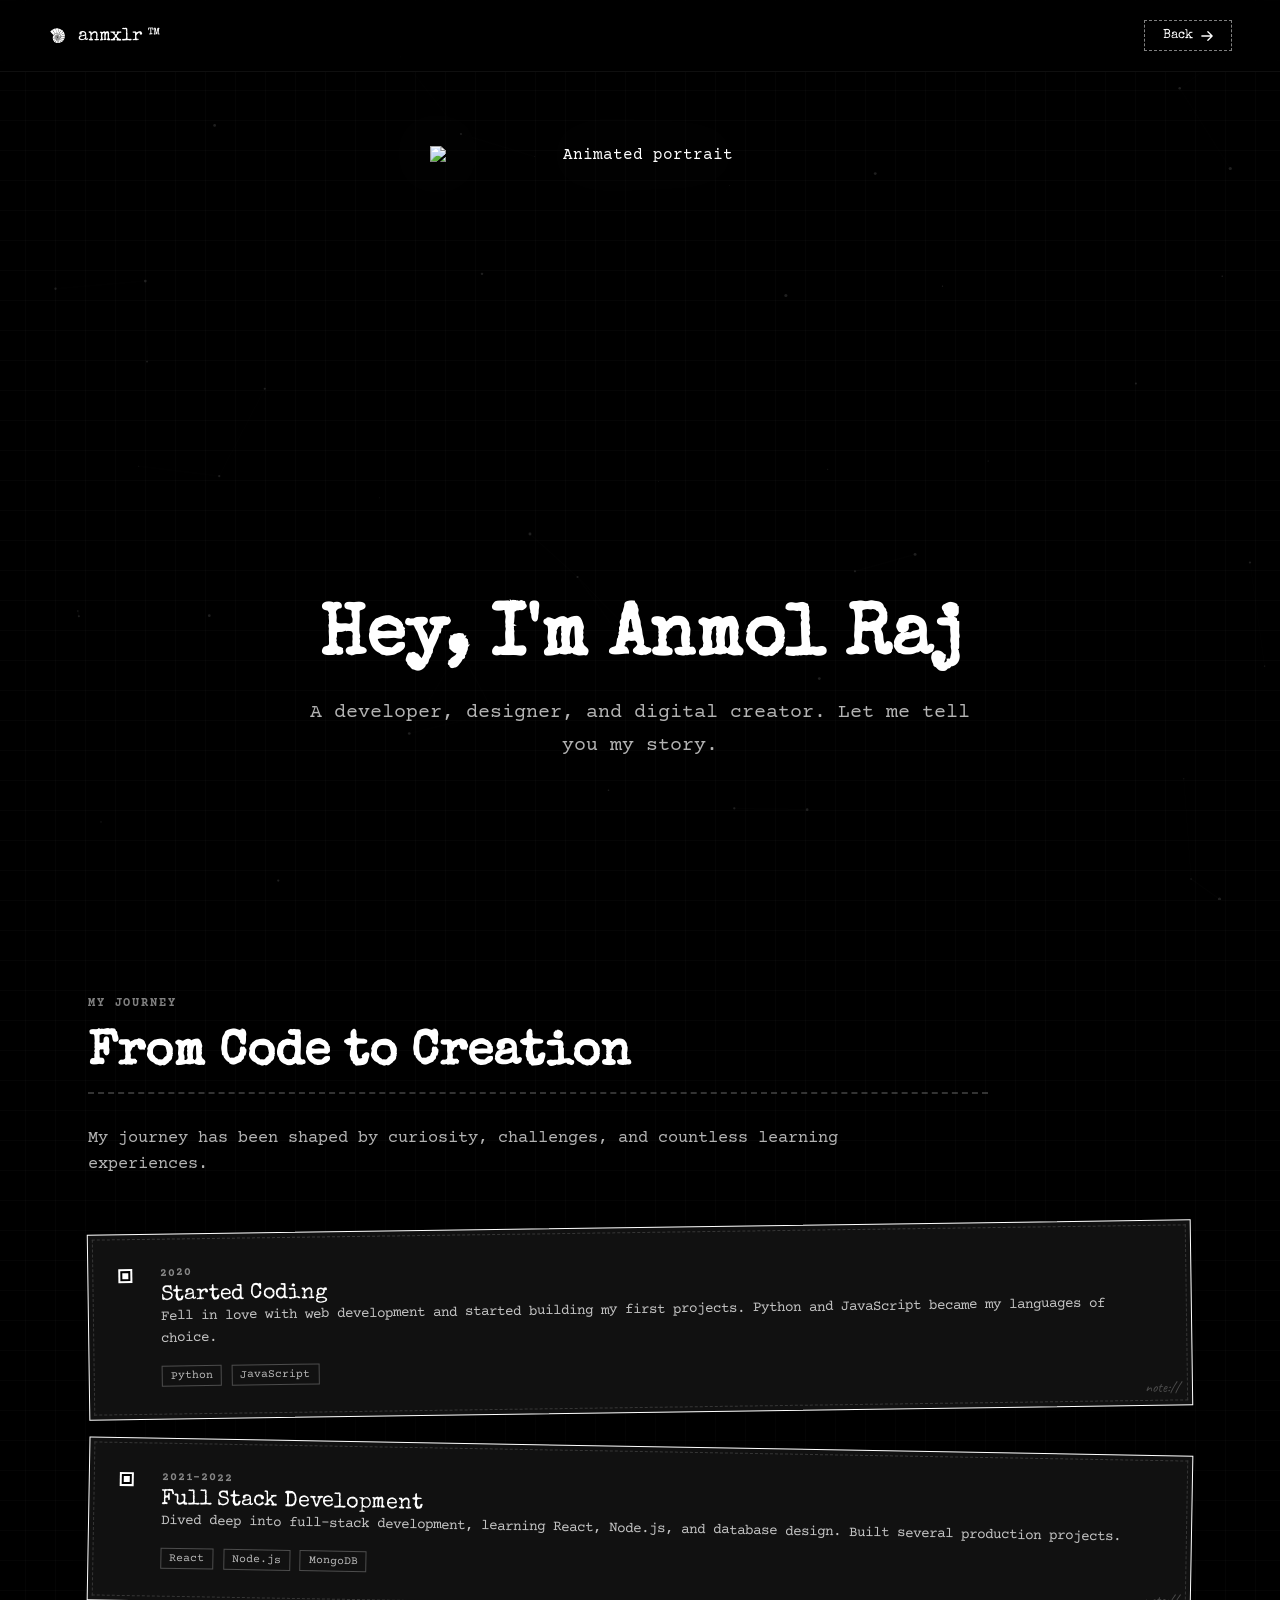
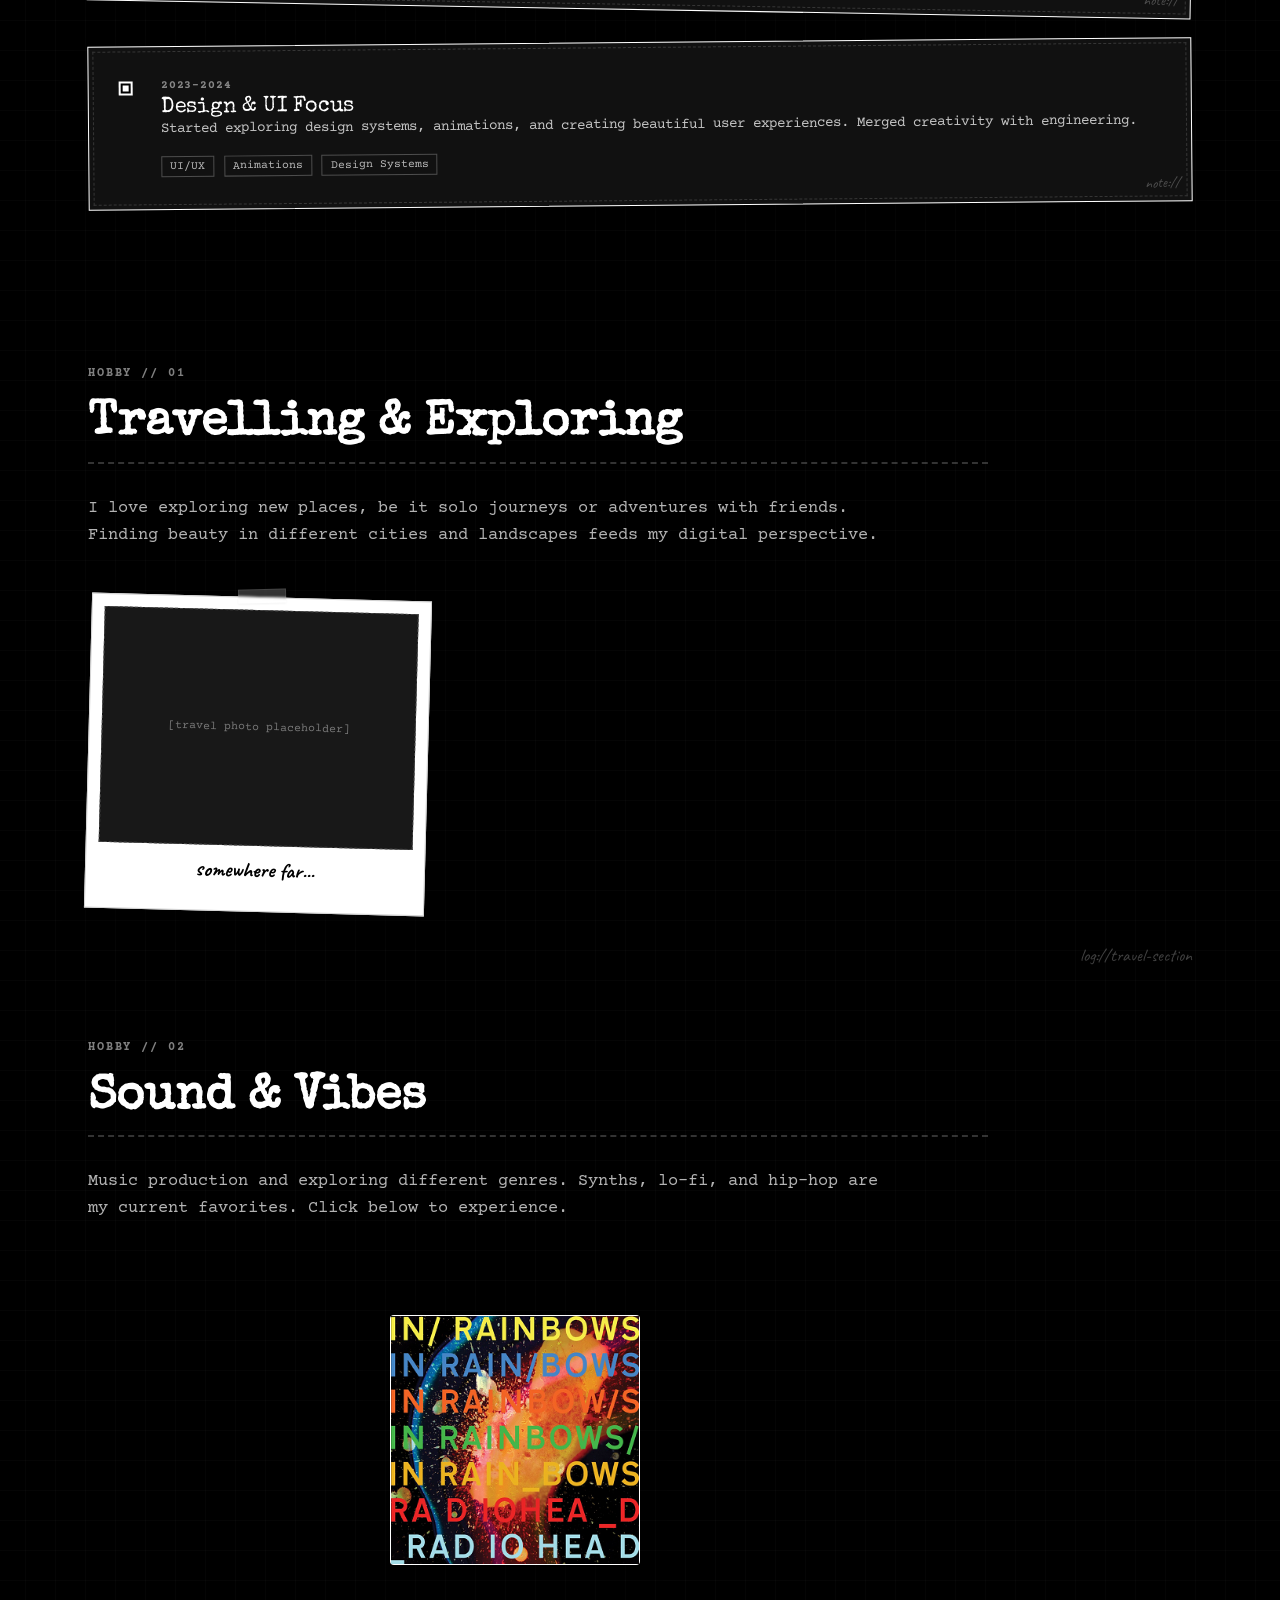
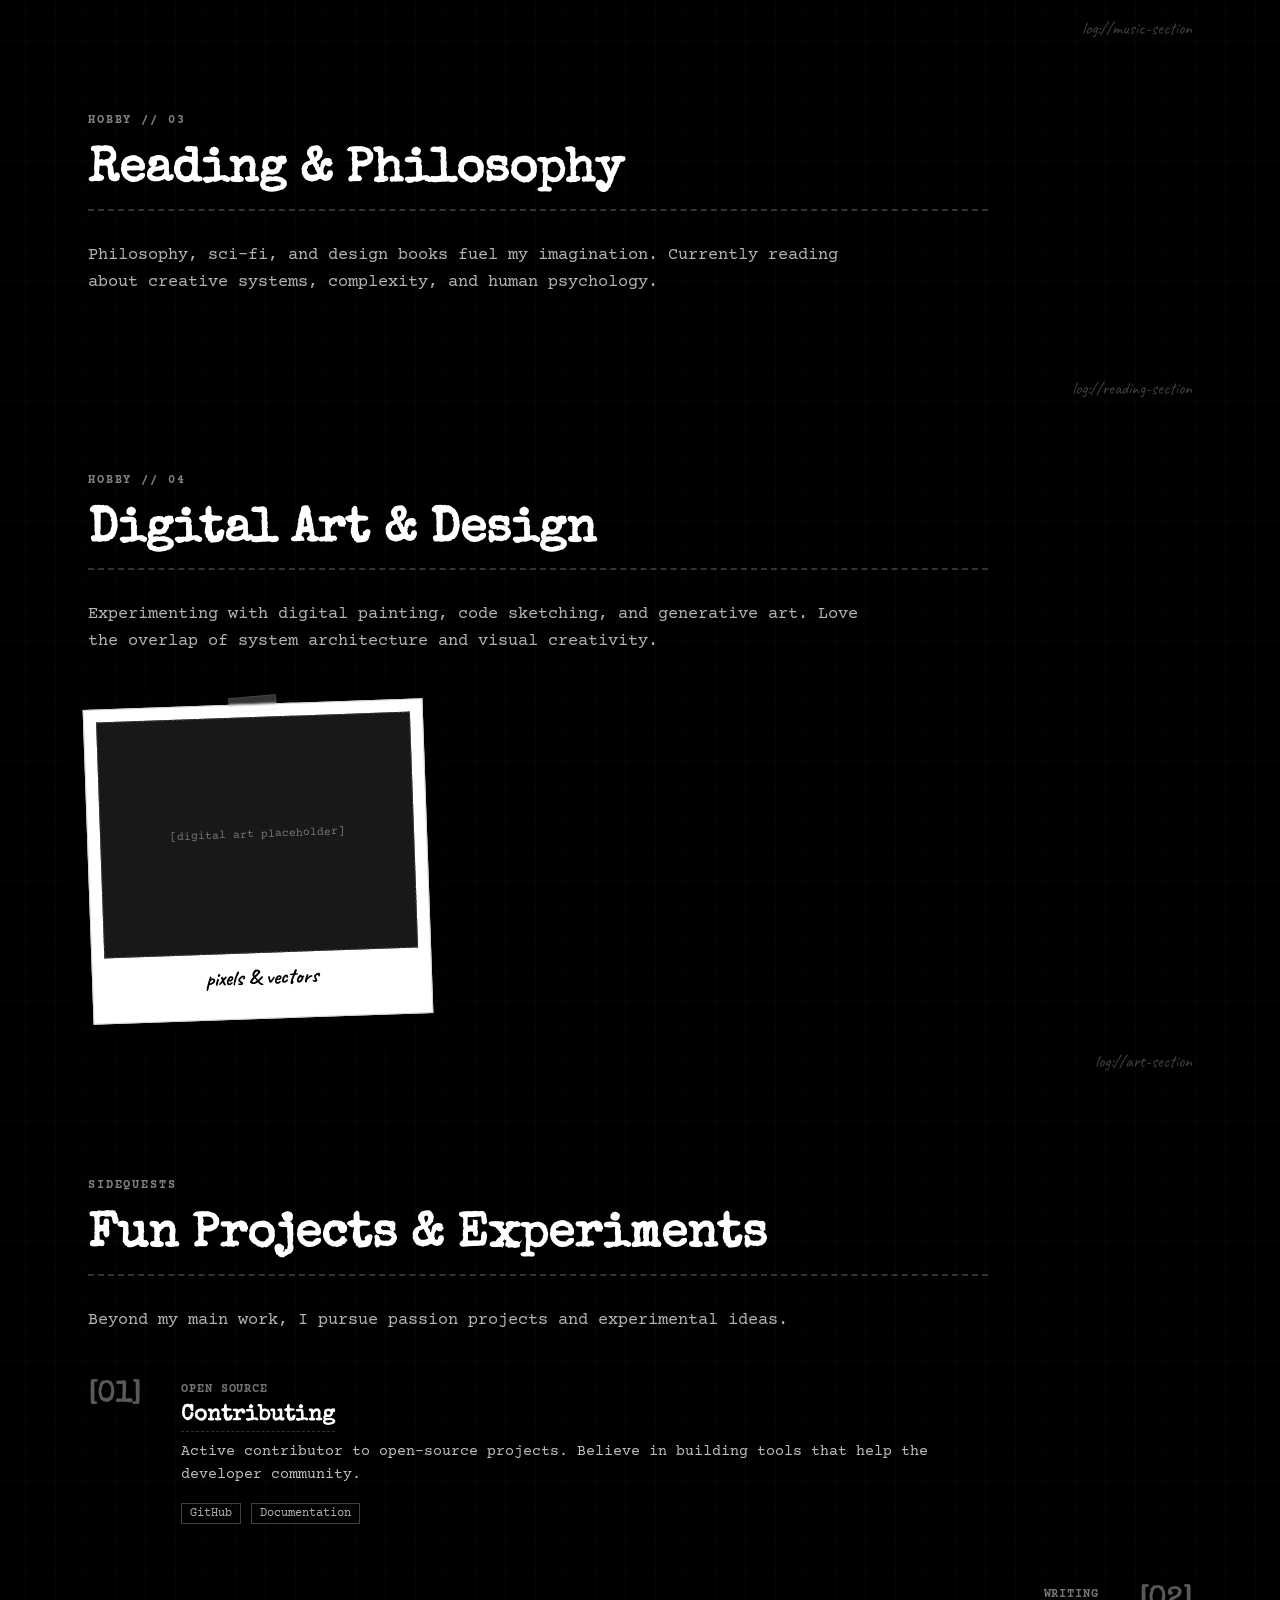
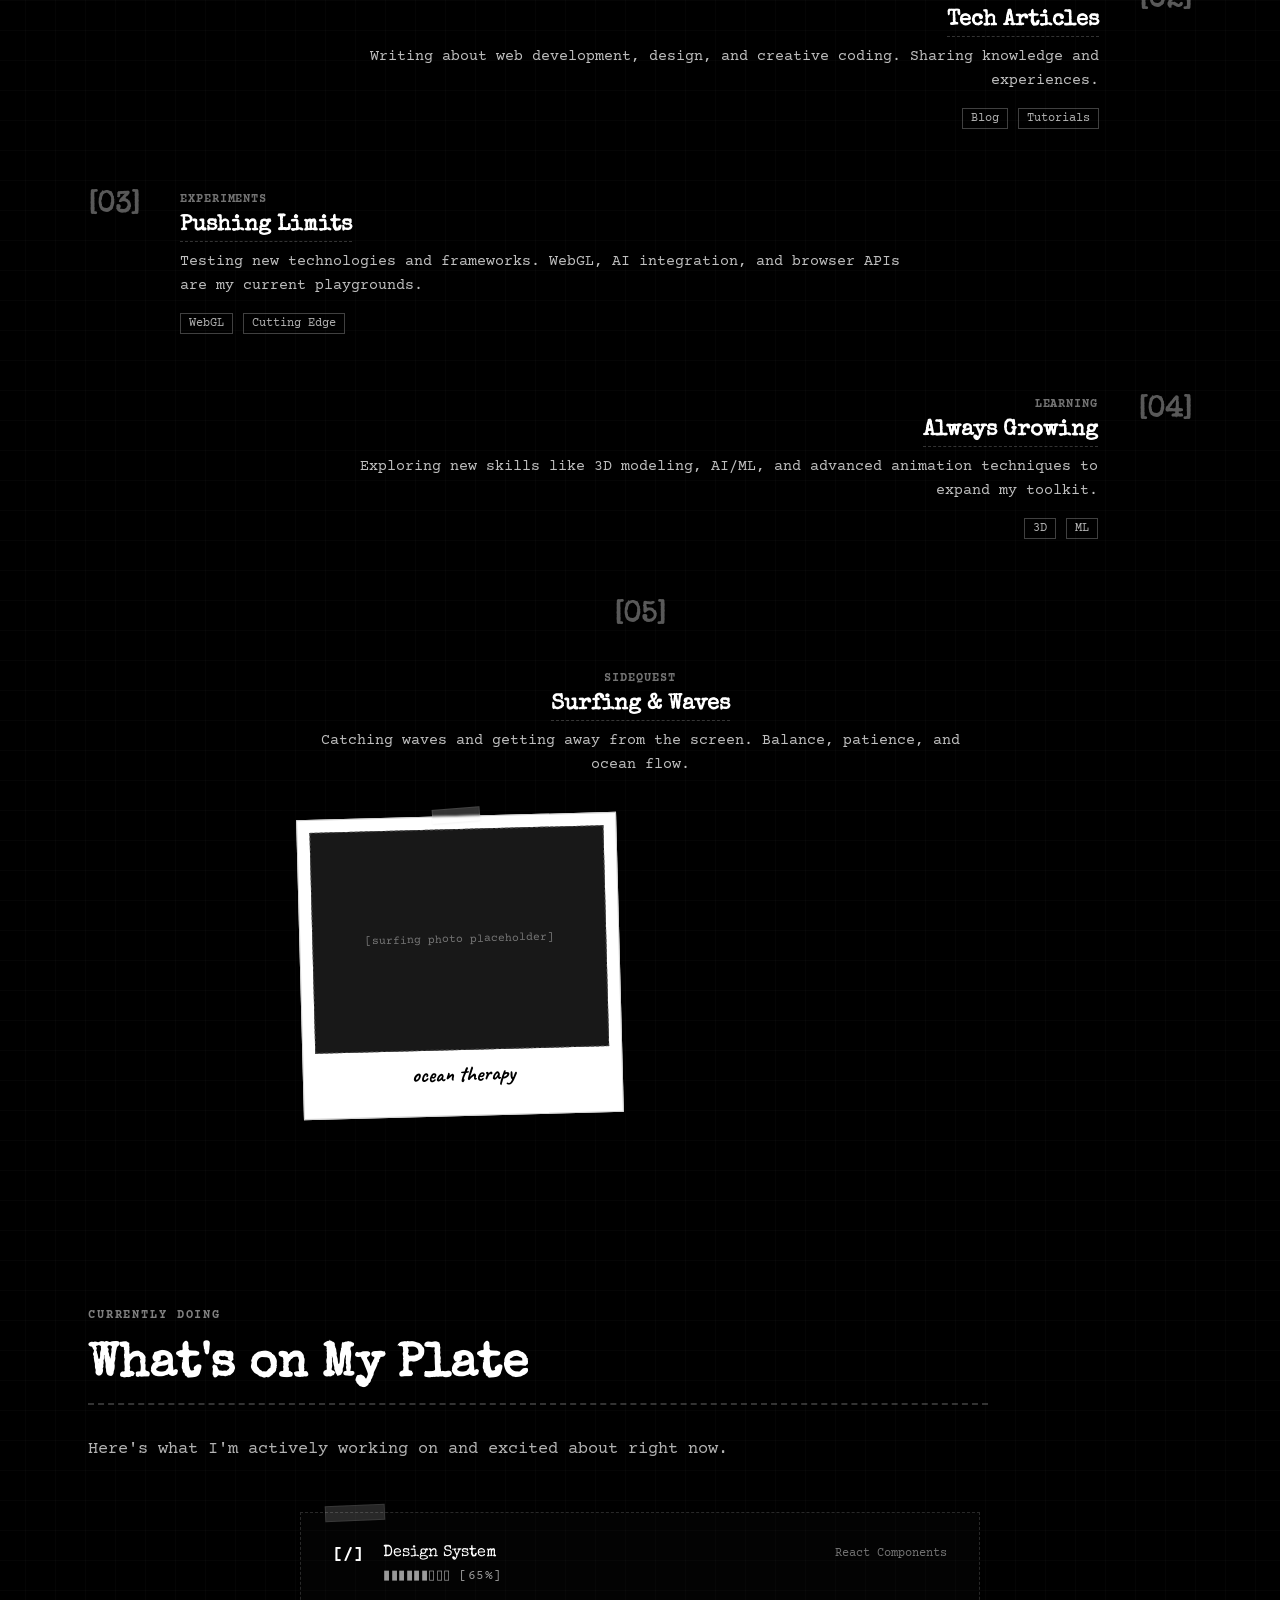
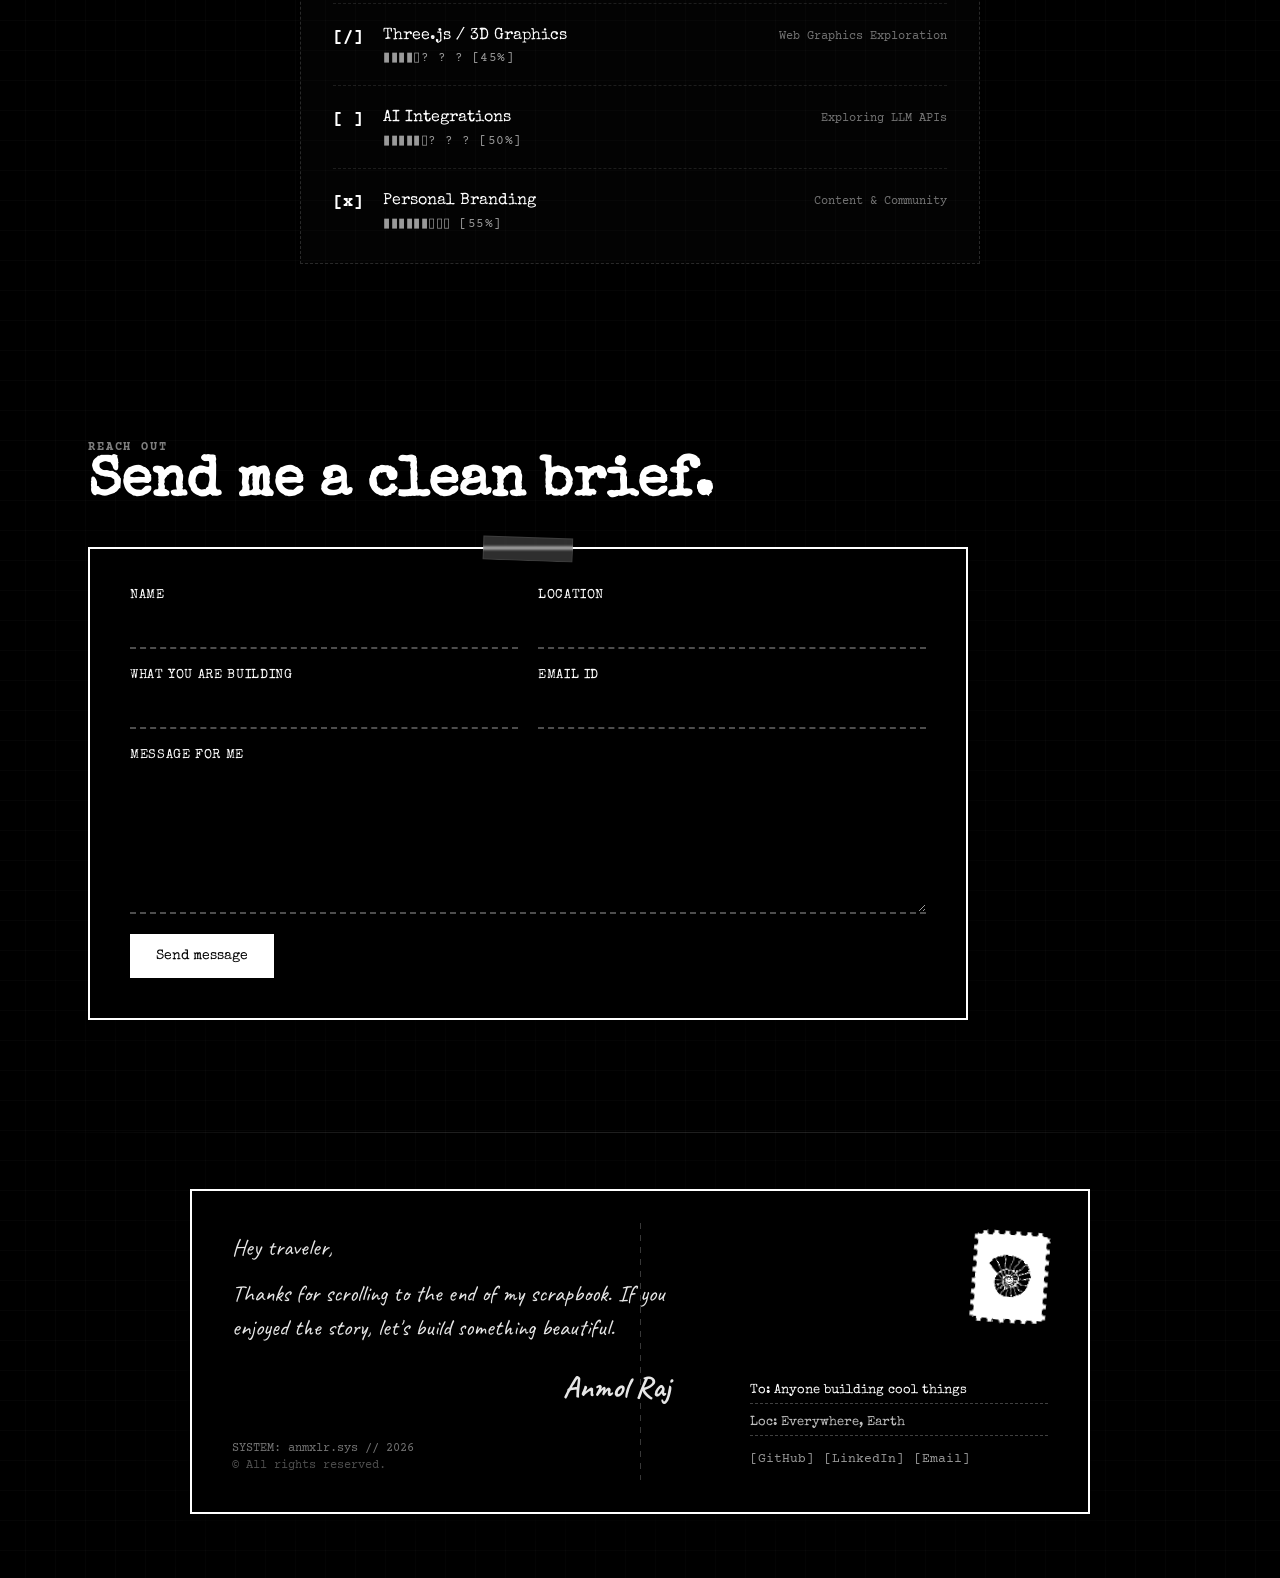
==== about.html @ d7ea7899 "added about section" ====
<!DOCTYPE html>
<html lang="en">

<head>
    <meta charset="UTF-8">
    <meta name="viewport" content="width=device-width, initial-scale=1.0">
    <meta name="description" content="anmxlr — personal landing page">
    <title>know me</title>
    <!-- Google Fonts for Scrapbook / Typewriter Aesthetic -->
    <link rel="preconnect" href="https://fonts.googleapis.com">
    <link rel="preconnect" href="https://fonts.gstatic.com" crossorigin>
    <link
        href="https://fonts.googleapis.com/css2?family=Caveat:wght@400;700&family=Courier+Prime:ital,wght@0,400;0,700;1,400;1,700&family=Special+Elite&display=swap"
        rel="stylesheet">

    <link rel="stylesheet" href="src/about.css">
    <link rel="icon" type="image/svg+xml" href="src/assets/images/logo.svg" />
    <link rel="shortcut icon" href="src/assets/images/logo.svg" />
</head>

<body>

    <!-- ── Main Page ────────────────────────────────── -->
    <div class="main-page" id="main-page">

        <canvas class="constellation-canvas" id="constellation-canvas" aria-hidden="true"></canvas>

        <!-- Top Navigation Bar -->
        <nav class="top-bar" id="top-bar">
            <div class="logo">
                <img src="src/assets/images/logo.svg" alt="anmxlr Logo" class="logo-icon">
                <span>anmxlr ™</span>
            </div>

            <a href="index.html" class="contact-btn" id="contact-btn">
                <span>Back</span>
                <svg class="arrow-icon" viewBox="0 0 14 14" fill="none" xmlns="http://www.w3.org/2000/svg">
                    <path d="M1 7h12M8 2l5 5-5 5" stroke-width="1.5" stroke-linecap="round" stroke-linejoin="round" />
                </svg>
            </a>
        </nav>

        <!-- ── Hero Section ────────────────────────────── -->
        <section class="about-hero" id="about-hero">
            <div class="hero-animated-container">
                <img id="animated-me" class="hero-animated-image" src="src/assets/images/about/anim-me.PNG"
                    alt="Animated portrait">
            </div>
            <h1 class="about-hero-title">Hey, I'm Anmol Raj</h1>
            <p class="about-hero-subtitle">A developer, designer, and digital creator. Let me tell you my story.</p>
        </section>



        <!-- ── My Journey Section ────────────────────────────– -->
        <section class="about-content-section" id="journey-section">
            <div class="section-header">
                <div class="section-kicker">My Journey</div>
                <h2 class="section-title">From Code to Creation</h2>
                <p class="section-description">
                    My journey has been shaped by curiosity, challenges, and countless learning experiences.
                </p>
            </div>
            <div class="section-content journey-timeline">
                <div class="content-card">
                    <div class="timeline-item">
                        <div class="card-label">2020</div>
                        <div class="card-title">Started Coding</div>
                        <div class="card-description">
                            Fell in love with web development and started building my first projects. Python and
                            JavaScript became my languages of choice.
                        </div>
                        <div class="card-tags">
                            <span class="tag">Python</span>
                            <span class="tag">JavaScript</span>
                        </div>
                    </div>
                </div>
                <div class="content-card">
                    <div class="timeline-item">
                        <div class="card-label">2021-2022</div>
                        <div class="card-title">Full Stack Development</div>
                        <div class="card-description">
                            Dived deep into full-stack development, learning React, Node.js, and database design. Built
                            several production projects.
                        </div>
                        <div class="card-tags">
                            <span class="tag">React</span>
                            <span class="tag">Node.js</span>
                            <span class="tag">MongoDB</span>
                        </div>
                    </div>
                </div>
                <div class="content-card">
                    <div class="timeline-item">
                        <div class="card-label">2023-2024</div>
                        <div class="card-title">Design & UI Focus</div>
                        <div class="card-description">
                            Started exploring design systems, animations, and creating beautiful user experiences.
                            Merged creativity with engineering.
                        </div>
                        <div class="card-tags">
                            <span class="tag">UI/UX</span>
                            <span class="tag">Animations</span>
                            <span class="tag">Design Systems</span>
                        </div>
                    </div>
                </div>
            </div>
        </section>

        <!-- ── Travelling Section ────────────────────────────– -->
        <section class="about-content-section hobby-section travel-section" id="travel-section">
            <div class="section-header">
                <div class="section-kicker">Hobby // 01</div>
                <h2 class="section-title">Travelling & Exploring</h2>
                <p class="section-description">
                    I love exploring new places, be it solo journeys or adventures with friends. Finding beauty in
                    different cities and landscapes feeds my digital perspective.
                </p>
            </div>
            <div class="hobby-content">
                <div class="polaroid travel-polaroid">
                    <div class="tape-piece tape-top-right"></div>
                    <div class="polaroid-image-placeholder">
                        <span class="placeholder-text">[travel photo placeholder]</span>
                    </div>
                    <div class="polaroid-caption">somewhere far...</div>
                </div>
            </div>
        </section>

        <!-- ── Music Section ────────────────────────────– -->
        <section class="about-content-section hobby-section music-section" id="music-section">
            <div class="section-header">
                <div class="section-kicker">Hobby // 02</div>
                <h2 class="section-title">Sound & Vibes</h2>
                <p class="section-description">
                    Music production and exploring different genres. Synths, lo-fi, and hip-hop are my current
                    favorites. Click below to experience.
                </p>
            </div>
            <div class="hobby-content">
                <div class="vinyl-player-container">
                    <div class="vinyl-player" id="vinyl-player">
                        <div class="vinyl-sleeve">
                            <img src="src/assets/images/about/Inrainbowscover.png" alt="In Rainbows Cover"
                                class="sleeve-img">
                            <div class="play-overlay">
                                <svg class="play-icon" viewBox="0 0 24 24">
                                    <path d="M8 5v14l11-7z" />
                                </svg>
                                <svg class="pause-icon" viewBox="0 0 24 24">
                                    <path d="M6 19h4V5H6v14zm8-14v14h4V5h-4z" />
                                </svg>
                            </div>
                        </div>
                        <div class="vinyl-disk-wrapper">
                            <img src="src/assets/images/about/vinyl.png" alt="Vinyl Record" class="vinyl-disk-img">
                        </div>
                        <audio id="vinyl-audio" src="src/assets/audio/wierdfishes.mp3" loop></audio>
                    </div>
                </div>
            </div>
        </section>

        <!-- ── Reading Section ────────────────────────────– -->
        <section class="about-content-section hobby-section reading-section" id="reading-section">
            <div class="section-header">
                <div class="section-kicker">Hobby // 03</div>
                <h2 class="section-title">Reading & Philosophy</h2>
                <p class="section-description">
                    Philosophy, sci-fi, and design books fuel my imagination. Currently reading about creative systems,
                    complexity, and human psychology.
                </p>
            </div>
        </section>

        <!-- ── Digital Art Section ────────────────────────────– -->
        <section class="about-content-section hobby-section art-section" id="art-section">
            <div class="section-header">
                <div class="section-kicker">Hobby // 04</div>
                <h2 class="section-title">Digital Art & Design</h2>
                <p class="section-description">
                    Experimenting with digital painting, code sketching, and generative art. Love the overlap of system
                    architecture and visual creativity.
                </p>
            </div>
            <div class="hobby-content">
                <div class="polaroid art-polaroid">
                    <div class="tape-piece tape-top-left"></div>
                    <div class="polaroid-image-placeholder">
                        <span class="placeholder-text">[digital art placeholder]</span>
                    </div>
                    <div class="polaroid-caption">pixels & vectors</div>
                </div>
            </div>
        </section>

        <!-- ── Sidequests Section ────────────────────────────– -->
        <section class="about-content-section" id="sidequests-section">
            <div class="section-header">
                <div class="section-kicker">Sidequests</div>
                <h2 class="section-title">Fun Projects & Experiments</h2>
                <p class="section-description">
                    Beyond my main work, I pursue passion projects and experimental ideas.
                </p>
            </div>
            <div class="section-content sidequests-list">
                <div class="sidequest-item item-left">
                    <div class="sidequest-num">[01]</div>
                    <div class="sidequest-body">
                        <div class="sidequest-label">Open Source</div>
                        <h3 class="sidequest-title">Contributing</h3>
                        <p class="sidequest-description">
                            Active contributor to open-source projects. Believe in building tools that help the developer community.
                        </p>
                        <div class="sidequest-tags">
                            <span class="tag">GitHub</span>
                            <span class="tag">Documentation</span>
                        </div>
                    </div>
                </div>

                <div class="sidequest-item item-right">
                    <div class="sidequest-num">[02]</div>
                    <div class="sidequest-body">
                        <div class="sidequest-label">Writing</div>
                        <h3 class="sidequest-title">Tech Articles</h3>
                        <p class="sidequest-description">
                            Writing about web development, design, and creative coding. Sharing knowledge and experiences.
                        </p>
                        <div class="sidequest-tags">
                            <span class="tag">Blog</span>
                            <span class="tag">Tutorials</span>
                        </div>
                    </div>
                </div>

                <div class="sidequest-item item-left">
                    <div class="sidequest-num">[03]</div>
                    <div class="sidequest-body">
                        <div class="sidequest-label">Experiments</div>
                        <h3 class="sidequest-title">Pushing Limits</h3>
                        <p class="sidequest-description">
                            Testing new technologies and frameworks. WebGL, AI integration, and browser APIs are my current playgrounds.
                        </p>
                        <div class="sidequest-tags">
                            <span class="tag">WebGL</span>
                            <span class="tag">Cutting Edge</span>
                        </div>
                    </div>
                </div>

                <div class="sidequest-item item-right">
                    <div class="sidequest-num">[04]</div>
                    <div class="sidequest-body">
                        <div class="sidequest-label">Learning</div>
                        <h3 class="sidequest-title">Always Growing</h3>
                        <p class="sidequest-description">
                            Exploring new skills like 3D modeling, AI/ML, and advanced animation techniques to expand my toolkit.
                        </p>
                        <div class="sidequest-tags">
                            <span class="tag">3D</span>
                            <span class="tag">ML</span>
                        </div>
                    </div>
                </div>

                <div class="sidequest-item item-center surfing-item">
                    <div class="sidequest-num">[05]</div>
                    <div class="sidequest-body">
                        <div class="sidequest-label">Sidequest</div>
                        <h3 class="sidequest-title">Surfing & Waves</h3>
                        <p class="sidequest-description">
                            Catching waves and getting away from the screen. Balance, patience, and ocean flow.
                        </p>
                        <div class="polaroid surfing-polaroid">
                            <div class="tape-piece tape-top-right"></div>
                            <div class="polaroid-image-placeholder">
                                <span class="placeholder-text">[surfing photo placeholder]</span>
                            </div>
                            <div class="polaroid-caption">ocean therapy</div>
                        </div>
                    </div>
                </div>
            </div>
        </section>

        <!-- ── Currently Doing Section ────────────────────────────– -->
        <section class="about-content-section" id="currently-section">
            <div class="section-header">
                <div class="section-kicker">Currently Doing</div>
                <h2 class="section-title">What's on My Plate</h2>
                <p class="section-description">
                    Here's what I'm actively working on and excited about right now.
                </p>
            </div>
            
            <div class="plate-logbook">
                <div class="plate-item">
                    <span class="plate-status">[/]</span>
                    <div class="plate-body">
                        <div class="plate-header">
                            <span class="plate-title">Design System</span>
                            <span class="plate-subtitle">React Components</span>
                        </div>
                        <span class="plate-progress">▮▮▮▮▮▮▯▯▯ [65%]</span>
                    </div>
                </div>
                <div class="plate-item">
                    <span class="plate-status">[/]</span>
                    <div class="plate-body">
                        <div class="plate-header">
                            <span class="plate-title">Three.js / 3D Graphics</span>
                            <span class="plate-subtitle">Web Graphics Exploration</span>
                        </div>
                        <span class="plate-progress">▮▮▮▮▯? ? ? [45%]</span>
                    </div>
                </div>
                <div class="plate-item">
                    <span class="plate-status">[ ]</span>
                    <div class="plate-body">
                        <div class="plate-header">
                            <span class="plate-title">AI Integrations</span>
                            <span class="plate-subtitle">Exploring LLM APIs</span>
                        </div>
                        <span class="plate-progress">▮▮▮▮▮▯? ? ? [50%]</span>
                    </div>
                </div>
                <div class="plate-item">
                    <span class="plate-status">[x]</span>
                    <div class="plate-body">
                        <div class="plate-header">
                            <span class="plate-title">Personal Branding</span>
                            <span class="plate-subtitle">Content & Community</span>
                        </div>
                        <span class="plate-progress">▮▮▮▮▮▮▯▯▯ [55%]</span>
                    </div>
                </div>
            </div>
        </section>

        <!-- Reach Out Section -->
        <section class="reach-section" id="reach-section">
            <div class="section-kicker">Reach Out</div>
            <h2 class="reach-title">Send me a clean brief.</h2>
            <form class="reach-form" id="reach-form">
                <div class="reach-field">
                    <label for="reach-name">Name</label>
                    <input id="reach-name" name="name" autocomplete="name" required>
                </div>
                <div class="reach-field">
                    <label for="reach-location">Location</label>
                    <input id="reach-location" name="location" autocomplete="address-level2">
                </div>
                <div class="reach-field">
                    <label for="reach-building">What you are building</label>
                    <input id="reach-building" name="building" required>
                </div>
                <div class="reach-field">
                    <label for="reach-email">Email ID</label>
                    <input id="reach-email" name="email" type="email" autocomplete="email" required>
                </div>
                <div class="reach-field reach-field-full">
                    <label for="reach-message">Message for me</label>
                    <textarea id="reach-message" name="message" rows="5" required></textarea>
                </div>
                <button class="reach-send" type="submit">Send message</button>
            </form>
        </section>

        <!-- ── Footer ─────────────────────────────── -->
        <footer class="footer" id="footer">
            <div class="footer-divider"></div>
            <div class="postcard-footer">
                <div class="postcard-left">
                    <div class="postcard-msg">
                        <p class="handwritten">Hey traveler,</p>
                        <p class="handwritten">Thanks for scrolling to the end of my scrapbook. If you enjoyed the story, let's build something beautiful.</p>
                        <p class="handwritten signature">Anmol Raj</p>
                    </div>
                    <div class="postcard-meta">
                        <p class="typewriter">SYSTEM: anmxlr.sys // 2026</p>
                        <p class="typewriter-sub">© All rights reserved.</p>
                    </div>
                </div>
                <div class="postcard-right">
                    <div class="postage-stamp">
                        <img src="src/assets/images/logo.svg" alt="Postage Stamp icon" class="stamp-logo-img">
                        <div class="stamp-holes"></div>
                    </div>
                    <div class="postcard-address">
                        <div class="address-line line-to">To: Anyone building cool things</div>
                        <div class="address-line">Loc: Everywhere, Earth</div>
                        <div class="address-line link-line">
                            <a href="https://github.com/anmxlr" class="post-link" target="_blank">[GitHub]</a>
                            <a href="https://www.linkedin.com/in/anmol-raj-026700313/" class="post-link" target="_blank">[LinkedIn]</a>
                            <a href="mailto:anmxlr@gmail.com" class="post-link">[Email]</a>
                        </div>
                    </div>
                </div>
            </div>
        </footer>

        <!-- Film grain texture overlay -->
        <div class="grain"></div>
    </div>

    <!-- SVG Distressed Ink Stamp Filter -->
    <svg style="width:0; height:0; position:absolute; pointer-events:none;" aria-hidden="true">
        <filter id="distressed-stamp">
            <feTurbulence type="fractalNoise" baseFrequency="0.04" numOctaves="4" result="noise" />
            <feDisplacementMap in="SourceGraphic" in2="noise" scale="3" xChannelSelector="R" yChannelSelector="G" result="displaced" />
            <feColorMatrix type="matrix" values="1 0 0 0 0  0 1 0 0 0  0 0 1 0 0  0 0 0 18 -8.5" />
            <feComposite operator="in" in2="SourceGraphic" />
        </filter>
    </svg>

    <script src="src/about.js"></script>
</body>

</html>
---- src/about.css ----
/* ── Reset & Base ────────────────────────────────── */
@import url('https://fonts.googleapis.com/css2?family=Inter:wght@300;400;500;600;700;800;900&display=swap');

*,
*::before,
*::after {
  margin: 0;
  padding: 0;
  box-sizing: border-box;
}

*::selection {
  background-color: #d00000 !important;
  color: #000000 !important;
}

*::-moz-selection {
  background-color: #d00000 !important;
  color: #000000 !important;
}

*::-webkit-selection {
  background-color: #d00000 !important;
  color: #000000;
}

html {
  font-family: 'Courier Prime', Courier, monospace;
  -webkit-font-smoothing: antialiased;
  -moz-osx-font-smoothing: grayscale;
  scroll-behavior: smooth;
  overflow-x: clip;
}

body {
  background: #000000;
  color: #ffffff;
  min-height: 100vh;
  overflow-x: clip;
}

/* ── Main Page ───────────────────────────────────── */
.main-page {
  min-height: 100vh;
  background-color: #000000;
  background-image: 
    linear-gradient(rgba(255, 255, 255, 0.02) 1px, transparent 1px),
    linear-gradient(90deg, rgba(255, 255, 255, 0.02) 1px, transparent 1px);
  background-size: 30px 30px;
  background-position: center top;
  opacity: 0;
  transition: opacity 0.5s ease 0.4s;
}

.main-page.visible {
  opacity: 1;
}

.constellation-canvas {
  position: fixed;
  inset: 0;
  z-index: 1;
  width: 100%;
  height: 100%;
  pointer-events: none;
  opacity: 0;
  transition: opacity 1.2s ease;
  mix-blend-mode: screen;
}

.main-page.visible .constellation-canvas {
  opacity: 0.22;
}

/* ── Top Navigation Bar ──────────────────────────── */
.top-bar {
  position: fixed;
  top: 0;
  left: 0;
  right: 0;
  z-index: 100;
  display: flex;
  align-items: center;
  justify-content: space-between;
  padding: 0 clamp(1.5rem, 4vw, 3rem);
  height: 72px;
  background: rgba(0, 0, 0, 0.6);
  backdrop-filter: blur(20px);
  -webkit-backdrop-filter: blur(20px);
  border-bottom: 1px solid rgba(255, 255, 255, 0.06);
  transform: translateY(-100%);
  transition: transform 0.7s cubic-bezier(0.22, 1, 0.36, 1);
}

.top-bar.visible {
  transform: translateY(0);
}

.logo {
  font-family: 'Special Elite', Courier, monospace;
  font-size: 1.15rem;
  color: #ffffff;
  letter-spacing: -0.01em;
  cursor: pointer;
  user-select: none;
  position: relative;
  display: flex;
  align-items: center;
  gap: 10px;
}

.logo-icon {
  width: 20px;
  height: 20px;
  object-fit: contain;
  filter: invert(1) grayscale(1);
  transition: transform 0.3s cubic-bezier(0.22, 1, 0.36, 1);
}

.logo:hover .logo-icon {
  transform: rotate(15deg) scale(1.1);
}

.logo::after {
  content: '';
  position: absolute;
  bottom: -4px;
  left: 0;
  width: 0;
  height: 1px;
  border-bottom: 1.5px dashed #ffffff;
  transition: width 0.3s cubic-bezier(0.22, 1, 0.36, 1);
}

.logo:hover::after {
  width: 100%;
}

.nav-tabs {
  display: flex;
  align-items: center;
  gap: 32px;
}

.nav-tab {
  font-family: 'Inter', sans-serif;
  font-size: 0.85rem;
  font-weight: 500;
  color: rgba(255, 255, 255, 0.65);
  text-decoration: none;
  transition: color 0.3s ease, opacity 0.3s ease;
  position: relative;
  padding: 6px 0;
}

.nav-tab::after {
  content: '';
  position: absolute;
  bottom: 0;
  left: 0;
  width: 0;
  height: 1.5px;
  background: #ffffff;
  transition: width 0.3s cubic-bezier(0.22, 1, 0.36, 1);
}

.nav-tab:hover {
  color: #ffffff;
}

.nav-tab:hover::after {
  width: 100%;
}

/* Hover style using :has() and :not() - dims other tabs when one is hovered */
.nav-tabs:has(.nav-tab:hover) .nav-tab:not(:hover) {
  opacity: 0.35;
}

.contact-btn {
  position: relative;
  display: inline-flex;
  align-items: center;
  gap: 8px;
  padding: 8px 18px;
  font-family: 'Special Elite', Courier, monospace;
  font-size: 0.82rem;
  color: #ffffff;
  background: transparent;
  border: 1px dashed rgba(255, 255, 255, 0.5);
  border-radius: 0;
  cursor: pointer;
  overflow: hidden;
  transition: all 0.3s cubic-bezier(0.22, 1, 0.36, 1);
  text-decoration: none;
}

.contact-btn::before {
  content: '';
  position: absolute;
  inset: 0;
  background: #ffffff;
  transform: scaleX(0);
  transform-origin: right;
  transition: transform 0.3s cubic-bezier(0.22, 1, 0.36, 1);
  z-index: 0;
}

.contact-btn:hover {
  border-style: solid;
  border-color: #ffffff;
}

.contact-btn:hover::before {
  transform: scaleX(1);
  transform-origin: left;
}

.contact-btn span {
  position: relative;
  z-index: 1;
  transition: color 0.3s ease;
}

.contact-btn:hover span {
  color: #000000;
}

.contact-btn .arrow-icon {
  position: relative;
  z-index: 1;
  width: 12px;
  height: 12px;
  transition: transform 0.3s ease, color 0.3s ease;
  stroke: #ffffff;
}

.contact-btn:hover .arrow-icon {
  transform: translateX(3px);
  stroke: #000000;
}



/* ── Hero Section ────────────────────────────────── */
.about-hero {
  display: flex;
  flex-direction: column;
  align-items: center;
  justify-content: center;
  min-height: 100vh;
  padding: 72px clamp(1.5rem, 4vw, 3rem) 2rem;
  text-align: center;
  position: relative;
  z-index: 10;
}

.about-hero::before {
  content: '';
  position: absolute;
  inset: 0;
  pointer-events: none;
  z-index: 0;
}

.hero-animated-container {
  position: relative;
  z-index: 1;
  margin-bottom: 2rem;
  width: clamp(260px, 45vw, 420px);
  height: clamp(260px, 45vw, 420px);
  display: flex;
  align-items: center;
  justify-content: center;
}

.hero-animated-image {
  width: 100%;
  height: 100%;
  object-fit: contain;
  cursor: pointer;
  filter: drop-shadow(0 0 30px rgba(255, 255, 255, 0.12));
  transition: transform 0.4s cubic-bezier(0.22, 1, 0.36, 1), filter 0.4s cubic-bezier(0.22, 1, 0.36, 1);
}

.hero-animated-image:hover {
  transform: scale(1.06);
  filter: drop-shadow(0 0 45px rgba(255, 255, 255, 0.22));
}

.hero-animated-image.animating {
  animation: none;
}

.about-hero-title {
  font-family: 'Special Elite', Courier, monospace;
  max-width: 900px;
  font-size: clamp(2rem, 7vw, 4.5rem);
  line-height: 1.15;
  color: #ffffff;
  margin-bottom: 1rem;
}

.about-hero-subtitle {
  font-family: 'Courier Prime', Courier, monospace;
  max-width: 700px;
  font-size: clamp(0.95rem, 1.8vw, 1.25rem);
  line-height: 1.65;
  color: rgba(255, 255, 255, 0.7);
  margin-bottom: 2rem;
}



/* ── Content Sections ────────────────────────────── */
.about-content-section {
  position: relative;
  z-index: 10;
  max-width: 1200px;
  margin: 0 auto;
  padding: 6rem clamp(1.5rem, 4vw, 3rem);
  opacity: 0;
  transform: translateY(30px);
  transition: opacity 0.8s cubic-bezier(0.22, 1, 0.36, 1),
    transform 0.8s cubic-bezier(0.22, 1, 0.36, 1);
}

.about-content-section.visible {
  opacity: 1;
  transform: translateY(0);
}

.section-header {
  display: flex;
  flex-direction: column;
  gap: 1rem;
  margin-bottom: 3rem;
}

.section-kicker {
  font-family: 'Courier Prime', Courier, monospace;
  font-size: 0.78rem;
  font-weight: 700;
  letter-spacing: 0.15em;
  text-transform: uppercase;
  color: rgba(255, 255, 255, 0.5);
}

.section-title {
  font-family: 'Special Elite', Courier, monospace;
  max-width: 900px;
  font-size: clamp(1.8rem, 5vw, 3rem);
  line-height: 1.2;
  color: #ffffff;
  background: none;
  -webkit-background-clip: unset;
  -webkit-text-fill-color: unset;
  background-clip: unset;
  border-bottom: 2px dashed rgba(255, 255, 255, 0.2);
  display: inline-block;
  padding-bottom: 0.5rem;
}

.section-description {
  font-family: 'Courier Prime', Courier, monospace;
  max-width: 800px;
  font-size: clamp(0.9rem, 1.4vw, 1.05rem);
  line-height: 1.6;
  color: rgba(255, 255, 255, 0.7);
  margin-top: 1rem;
}

.section-content {
  display: grid;
  gap: 2rem;
}

.content-card {
  padding: clamp(1.25rem, 2.5vw, 2rem);
  border: 1.5px solid #ffffff;
  border-radius: 0;
  background: #111111;
  box-shadow: 0 4px 12px rgba(0, 0, 0, 0.5);
  transition: all 0.35s cubic-bezier(0.25, 0.8, 0.25, 1);
  position: relative;
  overflow: visible;
}

.content-card::after {
  content: '';
  position: absolute;
  inset: 4px;
  border: 1px dashed rgba(255, 255, 255, 0.15);
  pointer-events: none;
}

.content-card:hover {
  border-color: #ffffff;
  background: #151515;
  transform: scale(1.02) rotate(0deg) !important;
  box-shadow: 0 12px 30px rgba(255, 255, 255, 0.1);
}

.card-header {
  display: flex;
  align-items: flex-start;
  gap: 1.25rem;
  margin-bottom: 1.25rem;
}

.card-icon {
  font-family: 'Special Elite', Courier, monospace;
  font-size: 0.85rem;
  color: #000000;
  display: flex;
  align-items: center;
  justify-content: center;
  width: 44px;
  height: 32px;
  border-radius: 0;
  background: #ffffff;
  border: 1px solid #ffffff;
  transition: all 0.3s ease;
  font-weight: 700;
}

.content-card:hover .card-icon {
  background: #000000;
  color: #ffffff;
  border-color: #ffffff;
}

.card-title {
  font-family: 'Special Elite', Courier, monospace;
  font-size: clamp(1.1rem, 2vw, 1.35rem);
  font-weight: normal;
  color: #ffffff;
  letter-spacing: -0.01em;
}

.card-label {
  font-family: 'Courier Prime', Courier, monospace;
  font-size: 0.72rem;
  font-weight: 700;
  text-transform: uppercase;
  letter-spacing: 0.08em;
  color: rgba(255, 255, 255, 0.5);
  margin-bottom: 0.3rem;
}

.card-description {
  font-family: 'Courier Prime', Courier, monospace;
  font-size: 0.9rem;
  line-height: 1.55;
  color: rgba(255, 255, 255, 0.75);
  margin-bottom: 1rem;
}

.card-tags {
  display: flex;
  flex-wrap: wrap;
  gap: 0.6rem;
}

.tag {
  display: inline-flex;
  align-items: center;
  gap: 4px;
  padding: 3px 8px;
  border: 1px solid rgba(255, 255, 255, 0.25);
  border-radius: 0;
  font-family: 'Courier Prime', Courier, monospace;
  font-size: 0.72rem;
  font-weight: normal;
  color: rgba(255, 255, 255, 0.7);
  background: transparent;
  transition: all 0.25s ease;
}

.tag:hover {
  border-color: #ffffff;
  background: #ffffff;
  color: #000000;
}

/* Grid layout for multiple cards */
.journey-timeline {
  display: grid;
  gap: 2rem;
}

.timeline-item {
  position: relative;
  padding-left: 2.5rem;
}

.timeline-item::before {
  content: '';
  position: absolute;
  left: 0;
  top: 4px;
  width: 10px;
  height: 10px;
  background: #ffffff;
  border: 2px solid #000000;
  border-radius: 0;
  box-shadow: 0 0 0 2px #ffffff;
}

.timeline-item:not(:last-child)::after {
  content: '';
  position: absolute;
  left: 4px;
  top: 18px;
  width: 2px;
  height: calc(100% + 1rem);
  background: repeating-linear-gradient(
    to bottom,
    #ffffff,
    #ffffff 4px,
    transparent 4px,
    transparent 8px
  );
}

.hobbies-grid {
  display: grid;
  grid-template-columns: repeat(auto-fit, minmax(280px, 1fr));
  gap: 2rem;
}

/* ── Sidequests List ── */
.sidequests-list {
  display: flex;
  flex-direction: column;
  gap: 4rem;
  margin-top: 2rem;
  width: 100%;
}

.sidequest-item {
  display: flex;
  gap: 2.5rem;
  max-width: 840px;
  position: relative;
  transition: transform 0.3s ease;
  width: 100%;
}

.sidequest-item.item-left {
  align-self: flex-start;
}

.sidequest-item.item-right {
  align-self: flex-end;
  flex-direction: row-reverse;
  text-align: right;
}

.sidequest-item.item-center {
  align-self: center;
  max-width: 680px;
  text-align: center;
  flex-direction: column;
  align-items: center;
}

.sidequest-num {
  font-family: 'Special Elite', Courier, monospace;
  font-size: 1.8rem;
  color: rgba(255, 255, 255, 0.35);
  line-height: 1;
  font-weight: bold;
}

.sidequest-body {
  display: flex;
  flex-direction: column;
  gap: 0.5rem;
  flex: 1;
}

.sidequest-label {
  font-family: 'Courier Prime', Courier, monospace;
  font-size: 0.72rem;
  font-weight: 700;
  text-transform: uppercase;
  letter-spacing: 0.08em;
  color: rgba(255, 255, 255, 0.45);
}

.sidequest-title {
  font-family: 'Special Elite', Courier, monospace;
  font-size: 1.4rem;
  color: #ffffff;
  border-bottom: 1.5px dashed rgba(255, 255, 255, 0.2);
  display: inline-block;
  padding-bottom: 4px;
  align-self: flex-start;
}

.sidequest-item.item-right .sidequest-title {
  align-self: flex-end;
}

.sidequest-item.item-center .sidequest-title {
  align-self: center;
}

.sidequest-description {
  font-family: 'Courier Prime', Courier, monospace;
  font-size: 0.92rem;
  line-height: 1.6;
  color: rgba(255, 255, 255, 0.75);
}

.sidequest-tags {
  display: flex;
  flex-wrap: wrap;
  gap: 0.6rem;
  margin-top: 0.5rem;
}

.sidequest-item.item-right .sidequest-tags {
  justify-content: flex-end;
}

.sidequest-item.item-center .sidequest-tags {
  justify-content: center;
}

.sidequest-item:hover {
  transform: translateY(-2px);
}

.surfing-item .surfing-polaroid {
  margin-top: 2rem;
  width: clamp(260px, 45vw, 320px);
}

/* ── Currently Doing Plate Logbook ── */
.plate-logbook {
  display: flex;
  flex-direction: column;
  gap: 1.5rem;
  max-width: 680px;
  margin: 0 auto;
  border: 1px dashed rgba(255, 255, 255, 0.15);
  padding: 2rem;
  background: rgba(255, 255, 255, 0.01);
  position: relative;
}

.plate-logbook::before {
  content: '';
  position: absolute;
  top: -8px;
  left: 24px;
  width: 60px;
  height: 16px;
  background: rgba(255, 255, 255, 0.15);
  transform: rotate(-2.5deg);
  border: 1px solid rgba(255, 255, 255, 0.08);
}

.plate-item {
  display: flex;
  align-items: flex-start;
  gap: 1.25rem;
  padding-bottom: 1.25rem;
  border-bottom: 1px dashed rgba(255, 255, 255, 0.1);
  transition: transform 0.2s ease;
  cursor: pointer;
}

.plate-item:last-child {
  padding-bottom: 0;
  border-bottom: none;
}

.plate-item:hover {
  transform: translateX(4px);
}

.plate-status {
  font-family: 'Courier Prime', Courier, monospace;
  font-size: 1.05rem;
  font-weight: 700;
  color: #ffffff;
  user-select: none;
}

.plate-body {
  display: flex;
  flex-direction: column;
  gap: 0.35rem;
  flex-grow: 1;
}

.plate-header {
  display: flex;
  justify-content: space-between;
  align-items: baseline;
  flex-wrap: wrap;
  gap: 8px;
}

.plate-title {
  font-family: 'Special Elite', Courier, monospace;
  font-size: 0.98rem;
  color: #ffffff;
}

.plate-subtitle {
  font-family: 'Courier Prime', Courier, monospace;
  font-size: 0.78rem;
  color: rgba(255, 255, 255, 0.45);
}

.plate-progress {
  font-family: 'Courier Prime', Courier, monospace;
  font-size: 0.8rem;
  color: rgba(255, 255, 255, 0.6);
  letter-spacing: 0.04em;
}

/* ── Responsive Design ───────────────────────────── */
@media (max-width: 768px) {
  .about-hero {
    padding: 64px clamp(1rem, 3vw, 1.5rem) 1.5rem;
  }

  .hero-animated-container {
    width: 200px;
    height: 200px;
    margin-bottom: 1.5rem;
  }

  .about-hero-title {
    font-size: 2rem;
    margin-bottom: 0.8rem;
  }

  .about-hero-subtitle {
    font-size: 0.95rem;
  }

  .about-content-section {
    padding: 4rem clamp(1rem, 3vw, 1.5rem);
  }

  .section-title {
    font-size: 2rem;
  }

  .hobbies-grid,
  .sidequests-grid {
    grid-template-columns: 1fr;
  }

  .card-header {
    gap: 1rem;
  }

  .card-icon {
    width: 50px;
    height: 50px;
  }
}

@media (max-width: 480px) {
  .about-hero {
    padding: 64px 1rem 1rem;
  }

  .hero-animated-container {
    width: 150px;
    height: 150px;
  }

  .about-hero-title {
    font-size: 1.6rem;
    margin-bottom: 0.6rem;
  }

  .about-hero-subtitle {
    font-size: 0.9rem;
    margin-bottom: 1.5rem;
  }

  .about-content-section {
    padding: 3rem 1rem;
  }

  .section-title {
    font-size: 1.6rem;
  }

  .content-card {
    padding: 1rem;
  }

  .card-header {
    flex-direction: column;
    gap: 1rem;
  }

  .timeline-item {
    padding-left: 2.5rem;
  }
}




/* ── Animated Me Image ───────────────────────────────── */
.animated-me-container {
  width: 50%;
  max-width: 400px;
  margin: 0 auto 3rem;
  position: relative;
  display: flex;
  justify-content: center;
  align-items: center;
}

.animated-me {
  width: 100%;
  height: auto;
  object-fit: contain;
  cursor: pointer;
  transition: transform 0.3s cubic-bezier(0.22, 1, 0.36, 1);
  filter: drop-shadow(0 0 30px rgba(255, 255, 255, 0.1));
}

.animated-me:hover {
  transform: scale(1.05);
}

.animated-me.animating {
  animation: pulse 0.5s ease-in-out infinite alternate;
}

@keyframes pulse {
  from {
    transform: scale(1);
  }

  to {
    transform: scale(1.08);
  }
}

/* ── Typewriter Explosion Particles ───────────────────── */
.typewriter-particle {
  position: fixed;
  font-family: 'Special Elite', Courier, monospace;
  font-size: 1.5rem;
  color: #ffffff;
  pointer-events: none;
  z-index: 1000;
  animation: explode 1.5s cubic-bezier(0.22, 1, 0.36, 1) forwards;
}

@keyframes explode {
  0% {
    opacity: 1;
    transform: translate(0, 0) scale(0) rotate(0deg);
  }

  50% {
    opacity: 1;
  }

  100% {
    opacity: 0;
    transform: translate(var(--tx), var(--ty)) scale(1.5) rotate(var(--rot));
  }
}

.reach-section {
  position: relative;
  z-index: 10;
  max-width: 1200px;
  margin: 0 auto;
  padding: 5rem clamp(1.5rem, 4vw, 3rem) 7rem;
}

.reach-title {
  font-family: 'Special Elite', Courier, monospace;
  max-width: 760px;
  font-size: clamp(2rem, 6vw, 3.5rem);
  line-height: 1.1;
  color: #ffffff;
  margin-bottom: 2rem;
}

.reach-form {
  display: grid;
  grid-template-columns: repeat(2, minmax(0, 1fr));
  gap: 20px;
  max-width: 880px;
  padding: 2.5rem;
  border: 2px solid #ffffff;
  border-radius: 0;
  background: #000000;
  box-shadow: 0 8px 24px rgba(0, 0, 0, 0.8);
  position: relative;
}

/* Tape at top of the form clip */
.reach-form::before {
  content: '';
  position: absolute;
  top: -12px;
  left: 50%;
  transform: translateX(-50%) rotate(2deg);
  width: 90px;
  height: 24px;
  background: rgba(255, 255, 255, 0.18);
  backdrop-filter: blur(1.5px);
  z-index: 5;
  border: 1px solid rgba(255, 255, 255, 0.08);
}

.reach-field {
  display: grid;
  gap: 8px;
}

.reach-field-full {
  grid-column: 1 / -1;
}

.reach-field label {
  font-family: 'Special Elite', Courier, monospace;
  font-size: 0.8rem;
  font-weight: normal;
  letter-spacing: 0.05em;
  text-transform: uppercase;
  color: #ffffff;
}

.reach-field input,
.reach-field textarea {
  width: 100%;
  border: none;
  border-bottom: 2px dashed rgba(255, 255, 255, 0.3);
  border-radius: 0;
  background: transparent;
  color: #ffffff;
  padding: 10px 0;
  font-family: 'Courier Prime', Courier, monospace;
  font-size: 0.95rem;
  outline: none;
  transition: border-bottom-color 0.25s ease;
}

.reach-field textarea {
  resize: vertical;
  min-height: 140px;
  line-height: 1.6;
}

.reach-field input:focus,
.reach-field textarea:focus {
  border-bottom-color: #ffffff;
  background: transparent;
  box-shadow: none;
}

.reach-send {
  grid-column: 1 / -1;
  justify-self: start;
  min-height: 44px;
  padding: 0 24px;
  border: 2px solid #ffffff;
  border-radius: 0;
  background: #ffffff;
  color: #000000;
  font-family: 'Special Elite', Courier, monospace;
  font-size: 0.85rem;
  cursor: pointer;
  transition: all 0.25s ease;
}

.reach-send:hover {
  background: #000000;
  color: #ffffff;
  transform: translateY(-2px);
}

@media (max-width: 768px) {
  .name-warp-section {
    min-height: 55vh;
    padding: 4rem 0;
  }

  .name-warp-container {
    height: 250px;
  }

  .connect-btn {
    padding: 12px 30px;
    font-size: 0.88rem;
    margin-top: 1rem;
  }

  .reach-section {
    padding: 4rem 1.25rem 5rem;
  }

  .reach-form {
    grid-template-columns: 1fr;
  }
}


/* ── Footer ──────────────────────────────────────── */
.footer {
  position: relative;
  padding: 0 clamp(1.5rem, 4vw, 3rem) 4rem;
  z-index: 10;
}

.footer-divider {
  width: 100%;
  height: 1px;
  background: linear-gradient(90deg,
      transparent 0%,
      rgba(255, 255, 255, 0.12) 30%,
      rgba(255, 255, 255, 0.12) 70%,
      transparent 100%);
  margin-bottom: 3.5rem;
}

.postcard-footer {
  display: flex;
  justify-content: space-between;
  gap: 3rem;
  max-width: 900px;
  margin: 0 auto;
  border: 2px solid #ffffff;
  padding: 2.5rem;
  background: #000000;
  position: relative;
  box-shadow: 0 12px 36px rgba(0, 0, 0, 0.9);
}

/* Postcard vertical divider */
.postcard-footer::after {
  content: '';
  position: absolute;
  top: 2rem;
  bottom: 2rem;
  left: 50%;
  width: 1px;
  background: repeating-linear-gradient(
    to bottom,
    rgba(255, 255, 255, 0.22),
    rgba(255, 255, 255, 0.22) 6px,
    transparent 6px,
    transparent 12px
  );
}

.postcard-left {
  flex: 1.25;
  display: flex;
  flex-direction: column;
  justify-content: space-between;
  gap: 2rem;
}

.postcard-msg {
  display: flex;
  flex-direction: column;
  gap: 0.8rem;
}

.handwritten {
  font-family: 'Caveat', cursive;
  font-size: 1.45rem;
  line-height: 1.45;
  color: rgba(255, 255, 255, 0.9);
}

.handwritten.signature {
  font-size: 1.9rem;
  font-weight: 700;
  text-align: right;
  margin-top: 0.5rem;
}

.postcard-meta {
  display: flex;
  flex-direction: column;
  gap: 4px;
}

.postcard-meta .typewriter {
  font-family: 'Courier Prime', Courier, monospace;
  font-size: 0.78rem;
  color: rgba(255, 255, 255, 0.45);
}

.postcard-meta .typewriter-sub {
  font-family: 'Courier Prime', Courier, monospace;
  font-size: 0.72rem;
  color: rgba(255, 255, 255, 0.3);
}

.postcard-right {
  flex: 0.85;
  display: flex;
  flex-direction: column;
  align-items: flex-end;
  justify-content: space-between;
  gap: 2rem;
  padding-left: 2rem;
}

/* Postage stamp style */
.postage-stamp {
  position: relative;
  width: 76px;
  height: 92px;
  background: #ffffff;
  padding: 8px;
  border: 1px solid #d3d3d3;
  display: flex;
  align-items: center;
  justify-content: center;
  transform: rotate(4deg);
  transition: transform 0.3s cubic-bezier(0.22, 1, 0.36, 1);
  filter: url(#distressed-stamp);
  box-shadow: 0 4px 12px rgba(0, 0, 0, 0.5);
}

.postage-stamp:hover {
  transform: rotate(0deg) scale(1.06);
}

.stamp-logo-img {
  width: 100%;
  height: 100%;
  object-fit: contain;
  filter: invert(0) url(#distressed-stamp);
}

/* perforation holes for stamp */
.stamp-holes {
  position: absolute;
  inset: -6px;
  background-image: 
    radial-gradient(circle, #000000 3.5px, transparent 4px),
    radial-gradient(circle, #000000 3.5px, transparent 4px),
    radial-gradient(circle, #000000 3.5px, transparent 4px),
    radial-gradient(circle, #000000 3.5px, transparent 4px);
  background-repeat: repeat-x, repeat-x, repeat-y, repeat-y;
  background-position: top center, bottom center, center left, center right;
  background-size: 11px 11px;
  pointer-events: none;
  z-index: 10;
}

.postcard-address {
  width: 100%;
  display: flex;
  flex-direction: column;
  gap: 12px;
}

.address-line {
  font-family: 'Special Elite', Courier, monospace;
  font-size: 0.82rem;
  color: rgba(255, 255, 255, 0.75);
  border-bottom: 1.5px dashed rgba(255, 255, 255, 0.25);
  padding-bottom: 6px;
}

.address-line.line-to {
  color: #ffffff;
}

.address-line.link-line {
  border-bottom: none;
  display: flex;
  flex-wrap: wrap;
  gap: 10px;
  margin-top: 4px;
}

.post-link {
  font-family: 'Courier Prime', Courier, monospace;
  font-size: 0.82rem;
  color: rgba(255, 255, 255, 0.6);
  text-decoration: none;
  transition: color 0.2s ease;
}

.post-link:hover {
  color: #ffffff;
}

@media (max-width: 768px) {
  .postcard-footer {
    flex-direction: column;
    padding: 1.75rem;
    gap: 2rem;
  }
  
  .postcard-footer::after {
    display: none;
  }
  
  .postcard-right {
    padding-left: 0;
    align-items: stretch;
  }
  
  .postage-stamp {
    align-self: flex-end;
  }
}

.phone-puzzle {
  display: grid;
  gap: 10px;
  width: min(100%, 380px);
  padding: 0;
  max-height: 0;
  opacity: 0;
  overflow: hidden;
  transform: translateY(-8px);
  transition: max-height 0.35s ease, opacity 0.25s ease, transform 0.25s ease, padding 0.25s ease;
}

.phone-puzzle.active {
  max-height: 230px;
  opacity: 1;
  padding: 14px;
  transform: translateY(0);
  border: 1px solid rgba(255, 255, 255, 0.08);
  border-radius: 16px;
  background: rgba(255, 255, 255, 0.025);
}

.phone-puzzle label {
  font-size: 0.78rem;
  font-weight: 700;
  color: rgba(255, 255, 255, 0.54);
  line-height: 1.45;
}

.phone-puzzle-row {
  display: grid;
  grid-template-columns: 1fr auto;
  gap: 8px;
}

.phone-puzzle input {
  min-width: 0;
  height: 38px;
  border: 1px solid rgba(255, 255, 255, 0.12);
  border-radius: 999px;
  background: rgba(0, 0, 0, 0.35);
  color: #ffffff;
  padding: 0 13px;
  outline: none;
  font: inherit;
}

.phone-puzzle button {
  height: 38px;
  min-width: 78px;
  border: 1px solid rgba(255, 255, 255, 0.14);
  border-radius: 999px;
  background: #ffffff;
  color: #000000;
  padding: 0 13px;
  font: inherit;
  font-size: 0.78rem;
  font-weight: 800;
  cursor: pointer;
}

.phone-puzzle-result {
  min-height: 20px;
  font-size: 0.82rem;
  color: rgba(255, 255, 255, 0.4);
}

.phone-puzzle-result.unlocked {
  color: #ffffff;
  font-weight: 800;
  letter-spacing: 0.04em;
}

/* ── Vinyl Player ── */
.vinyl-player-container {
  display: flex;
  justify-content: center;
  align-items: center;
  margin-top: 1.5rem;
  width: 100%;
}

.vinyl-player {
  position: relative;
  width: 500px;
  height: 290px;
  cursor: pointer;
  user-select: none;
}

.vinyl-sleeve {
  position: absolute;
  left: 0;
  top: 20px;
  width: 250px;
  height: 250px;
  z-index: 10;
  border-radius: 4px;
  overflow: hidden;
  box-shadow: 0 8px 24px rgba(0, 0, 0, 0.4);
  transition: transform 0.4s cubic-bezier(0.22, 1, 0.36, 1), box-shadow 0.4s cubic-bezier(0.22, 1, 0.36, 1);
}

.vinyl-player:hover .vinyl-sleeve {
  transform: translateY(-2px);
  box-shadow: 0 12px 32px rgba(0, 0, 0, 0.6);
}

.sleeve-img {
  width: 100%;
  height: 100%;
  object-fit: cover;
  display: block;
  border: 1px solid #ffffff;
}

.vinyl-disk-wrapper {
  position: absolute;
  left: 0;
  top: 0;
  width: 290px;
  height: 290px;
  z-index: 5;
  transition: transform 0.6s cubic-bezier(0.34, 1.56, 0.64, 1);
  pointer-events: auto;
}

.vinyl-disk-img {
  width: 100%;
  height: 100%;
  object-fit: contain;
  display: block;
  cursor: grab;
  will-change: transform;
}

.vinyl-disk-img.scratching {
  cursor: grabbing;
}

/* Hover state: slide out slightly (approx 20-30%) */
.vinyl-player:hover:not(.playing) .vinyl-disk-wrapper {
  transform: translateX(60px) rotate(15deg);
}

/* Active/playing state: slide out 70% and rotate */
.vinyl-player.playing .vinyl-disk-wrapper {
  transform: translateX(180px); /* overlaps 70px with sleeve, exposing ~76% */
}

/* Play/Pause Overlay Icon - Hidden */
.play-overlay {
  display: none !important;
}

/* Shake/vibrate effect when scratching the record */
@keyframes sleeve-vibrate {
  0% { transform: translate(0, 0) rotate(0deg); }
  25% { transform: translate(1px, 1.5px) rotate(0.15deg); }
  50% { transform: translate(-1px, -1.5px) rotate(-0.15deg); }
  75% { transform: translate(1.5px, -1px) rotate(0.1deg); }
  100% { transform: translate(0, 0) rotate(0deg); }
}

.vinyl-player:has(.scratching) .vinyl-sleeve {
  animation: sleeve-vibrate 0.1s linear infinite;
}

/* Make sure the music card itself doesn't hide the overflow of the vinyl */
.music-card {
  overflow: visible !important;
  z-index: 20;
}

/* ── Polaroid Photo Frame ── */
.polaroid {
  background: #ffffff;
  padding: 12px 12px 28px 12px;
  box-shadow: 0 8px 20px rgba(0, 0, 0, 0.5);
  border: 1px solid #d3d3d3;
  display: flex;
  flex-direction: column;
  align-items: center;
  justify-content: center;
  transition: transform 0.3s cubic-bezier(0.22, 1, 0.36, 1);
  position: relative;
}

.polaroid-caption {
  font-family: 'Caveat', cursive;
  font-size: 1.35rem;
  color: #000000;
  margin-top: 10px;
  text-align: center;
  font-weight: 700;
}

.polaroid-image-placeholder {
  width: 100%;
  aspect-ratio: 4/3;
  background: #181818;
  border: 1px dashed #444444;
  display: flex;
  align-items: center;
  justify-content: center;
  color: #777777;
  font-family: 'Courier Prime', Courier, monospace;
  font-size: 0.72rem;
  padding: 12px;
  text-align: center;
  box-sizing: border-box;
}

/* Polaroid Slots inside grids */
.travel-polaroid { transform: rotate(1.5deg); }
.art-polaroid { transform: rotate(-2deg); }
.surfing-polaroid { transform: rotate(-1.5deg); }

.polaroid:hover {
  transform: rotate(0deg) scale(1.02);
  z-index: 25;
}

/* Hero Polaroid Specifics */
.hero-polaroid {
  width: clamp(220px, 42vw, 300px);
  margin-bottom: 2.5rem;
  transform: rotate(-3deg);
  z-index: 15;
}

.hero-polaroid .hero-animated-container {
  width: 100%;
  height: auto;
  aspect-ratio: 1;
  background: #000000;
  overflow: hidden;
}

.hero-polaroid img {
  width: 100%;
  height: 100%;
  object-fit: cover;
}

.hero-polaroid:hover {
  transform: rotate(0deg) scale(1.04);
}

/* ── Sticky Tape Simulation ── */
.tape-piece {
  position: absolute;
  width: 60px;
  height: 18px;
  background: rgba(255, 255, 255, 0.15);
  backdrop-filter: blur(1px);
  -webkit-backdrop-filter: blur(1px);
  border: 1px solid rgba(255, 255, 255, 0.08);
  box-shadow: 0 1px 2px rgba(0, 0, 0, 0.05);
  z-index: 25;
}

.tape-top-left {
  top: -10px;
  left: -18px;
  transform: rotate(-32deg);
}

.tape-top-right {
  top: -10px;
  right: -18px;
  transform: rotate(32deg);
}

/* Tape for placeholders in cards */
.polaroid .tape-piece {
  top: -9px;
  left: 50%;
  transform: translateX(-50%) rotate(-3deg);
  width: 48px;
  height: 14px;
  background: rgba(255, 255, 255, 0.2);
}

/* ── Card Tilting for Scrapbook Vibe ── */
.journey-timeline .content-card:nth-child(1) { transform: rotate(-0.8deg); }
.journey-timeline .content-card:nth-child(2) { transform: rotate(1deg); }
.journey-timeline .content-card:nth-child(3) { transform: rotate(-0.5deg); }

.sidequests-grid .content-card:nth-child(1) { transform: rotate(0.8deg); }
.sidequests-grid .content-card:nth-child(2) { transform: rotate(-1.2deg); }
.sidequests-grid .content-card:nth-child(3) { transform: rotate(0.6deg); }
.sidequests-grid .content-card:nth-child(4) { transform: rotate(-0.8deg); }
.sidequests-grid .content-card:nth-child(5) { transform: rotate(1deg); }

/* margin notes (creative doodles/annotations) */
.content-card::before {
  content: 'note://';
  position: absolute;
  bottom: 8px;
  right: 12px;
  font-family: 'Caveat', cursive;
  font-size: 0.95rem;
  color: rgba(255, 255, 255, 0.25);
  font-weight: normal;
  pointer-events: none;
}

.reading-card::before { content: 'log #4'; }
.surfing-card::before { content: 'swell log'; }

/* ── Hobby Sections ── */
.hobby-section {
  padding: 4rem clamp(1.5rem, 4vw, 3rem) !important;
  border: none !important;
  background: transparent !important;
  box-shadow: none !important;
}

.hobby-section .hobby-content {
  margin-top: 2rem;
  display: flex;
  justify-content: flex-start;
  align-items: center;
  width: 100%;
}

.hobby-section .polaroid {
  width: clamp(240px, 50vw, 340px);
  margin: 0;
}

.hobby-section::before {
  content: 'log://' attr(id);
  position: absolute;
  bottom: 10px;
  right: clamp(1.5rem, 4vw, 3rem);
  font-family: 'Caveat', cursive;
  font-size: 1.1rem;
  color: rgba(255, 255, 255, 0.25);
  font-weight: normal;
  pointer-events: none;
}
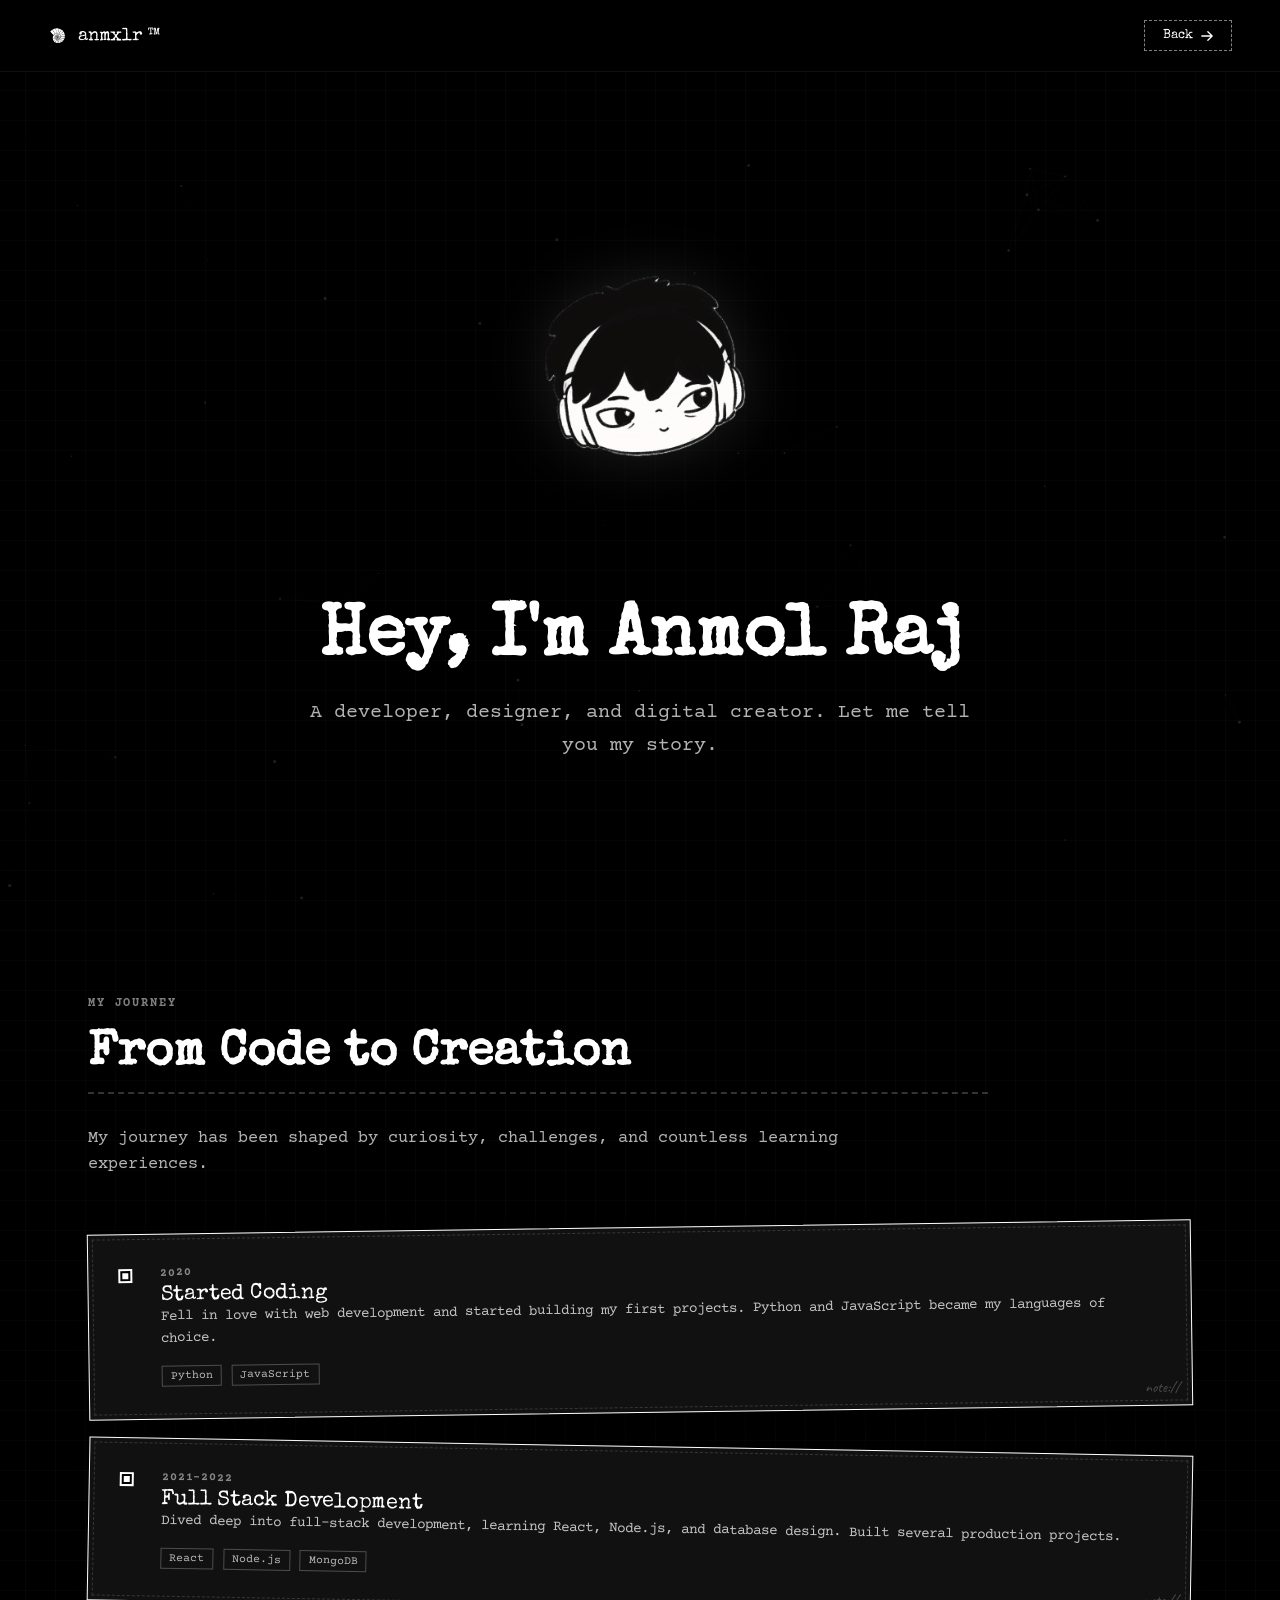
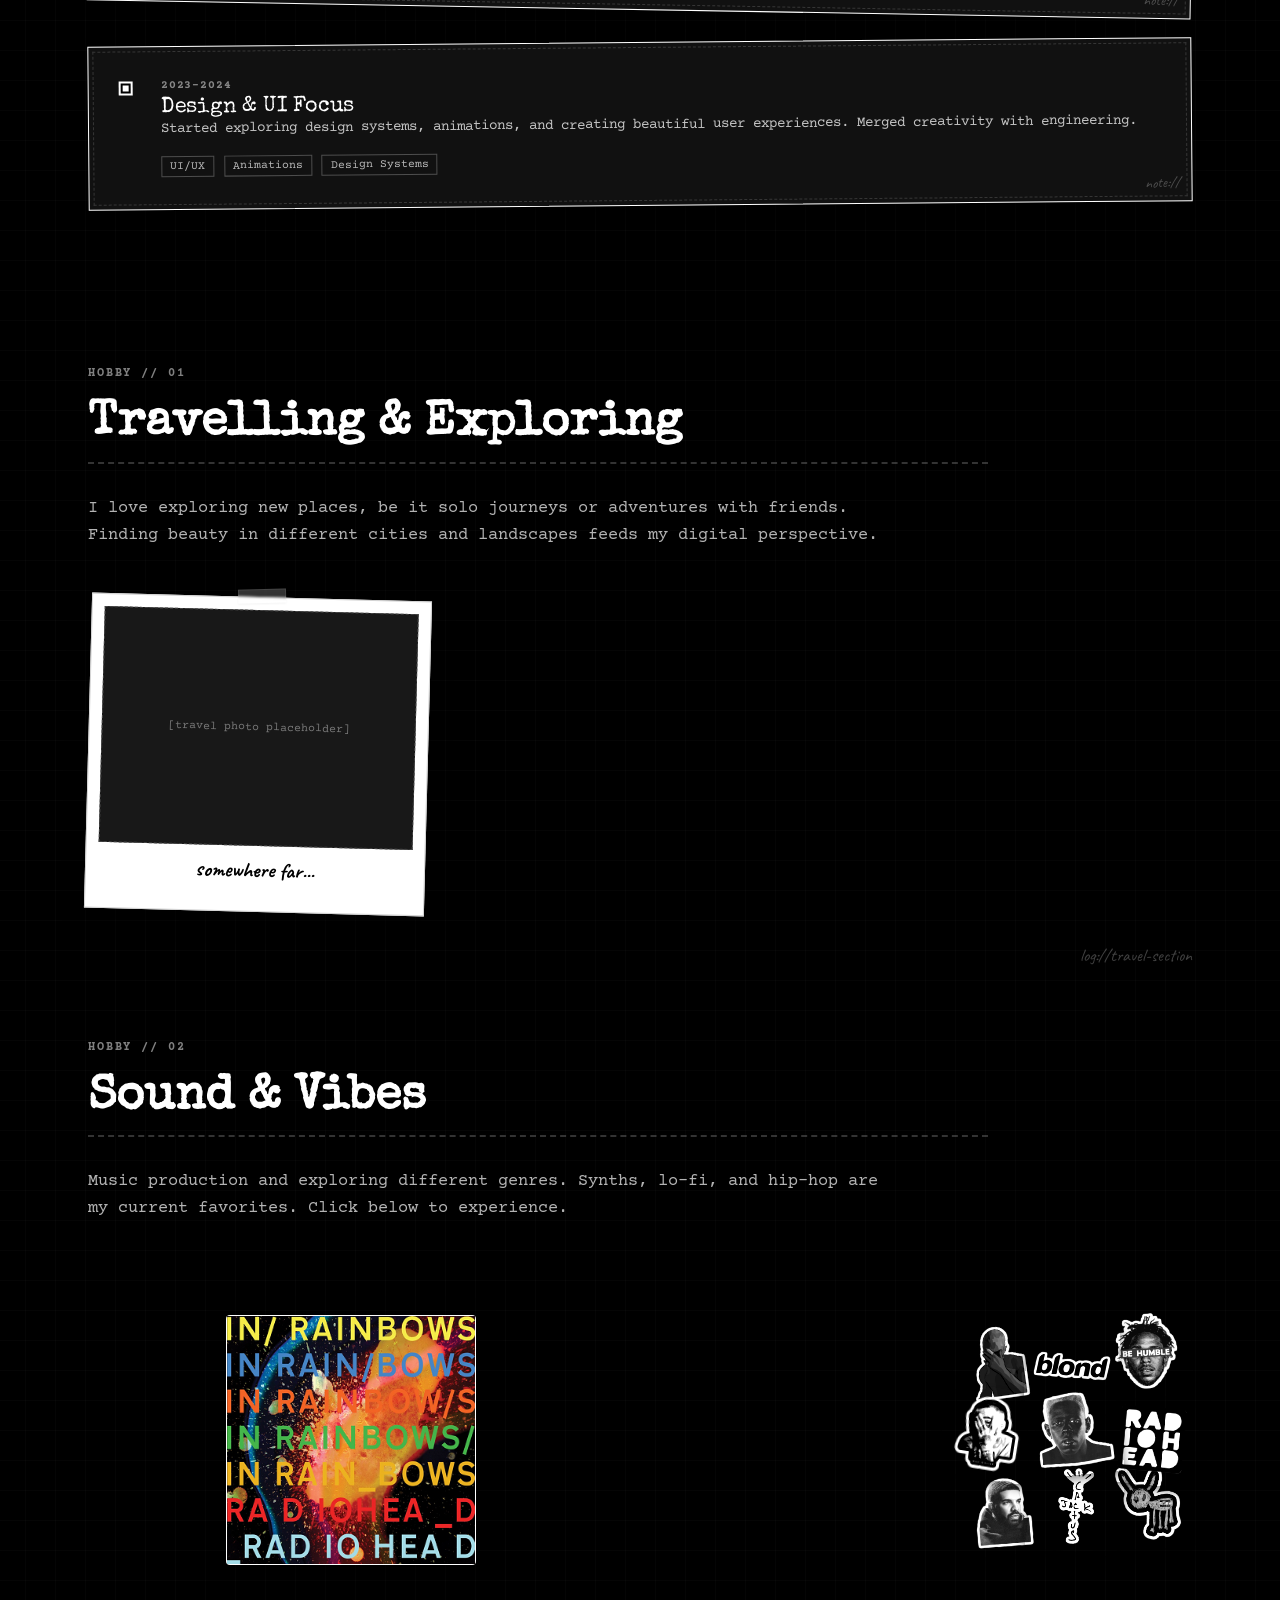
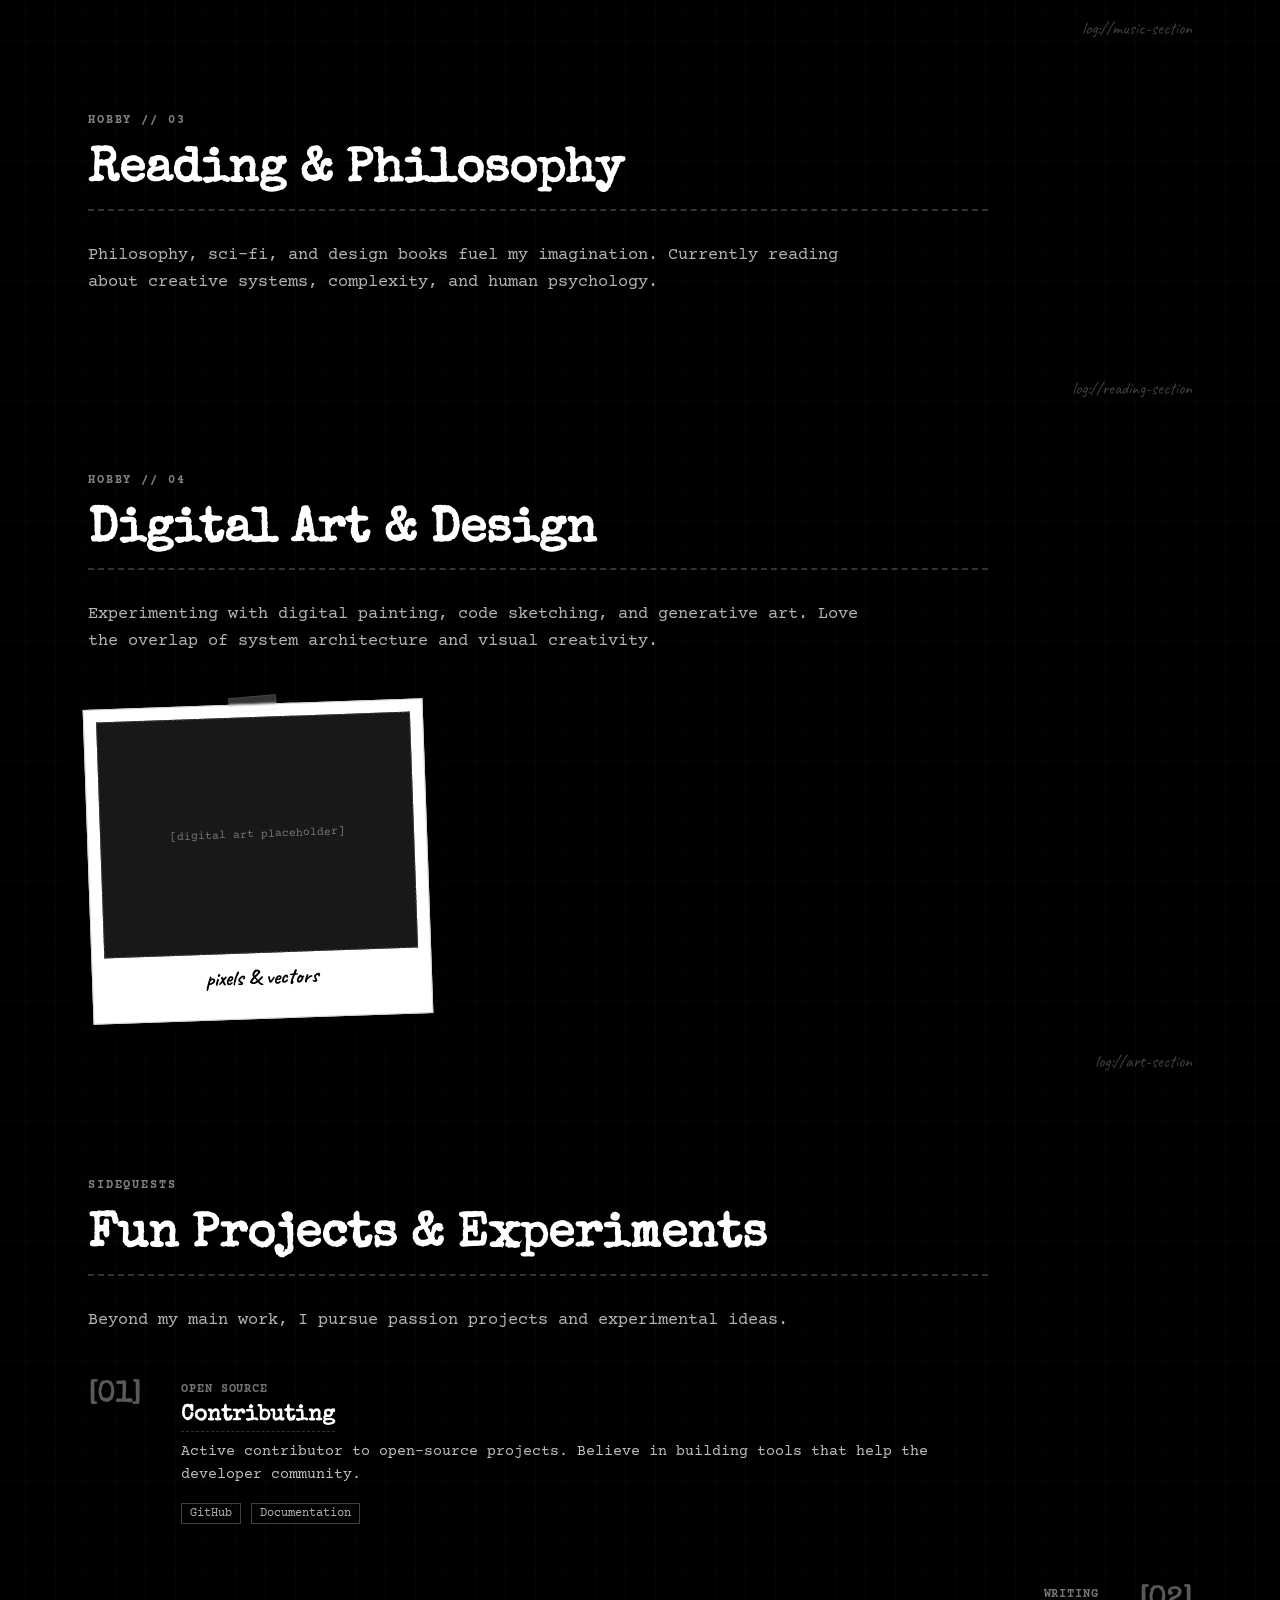
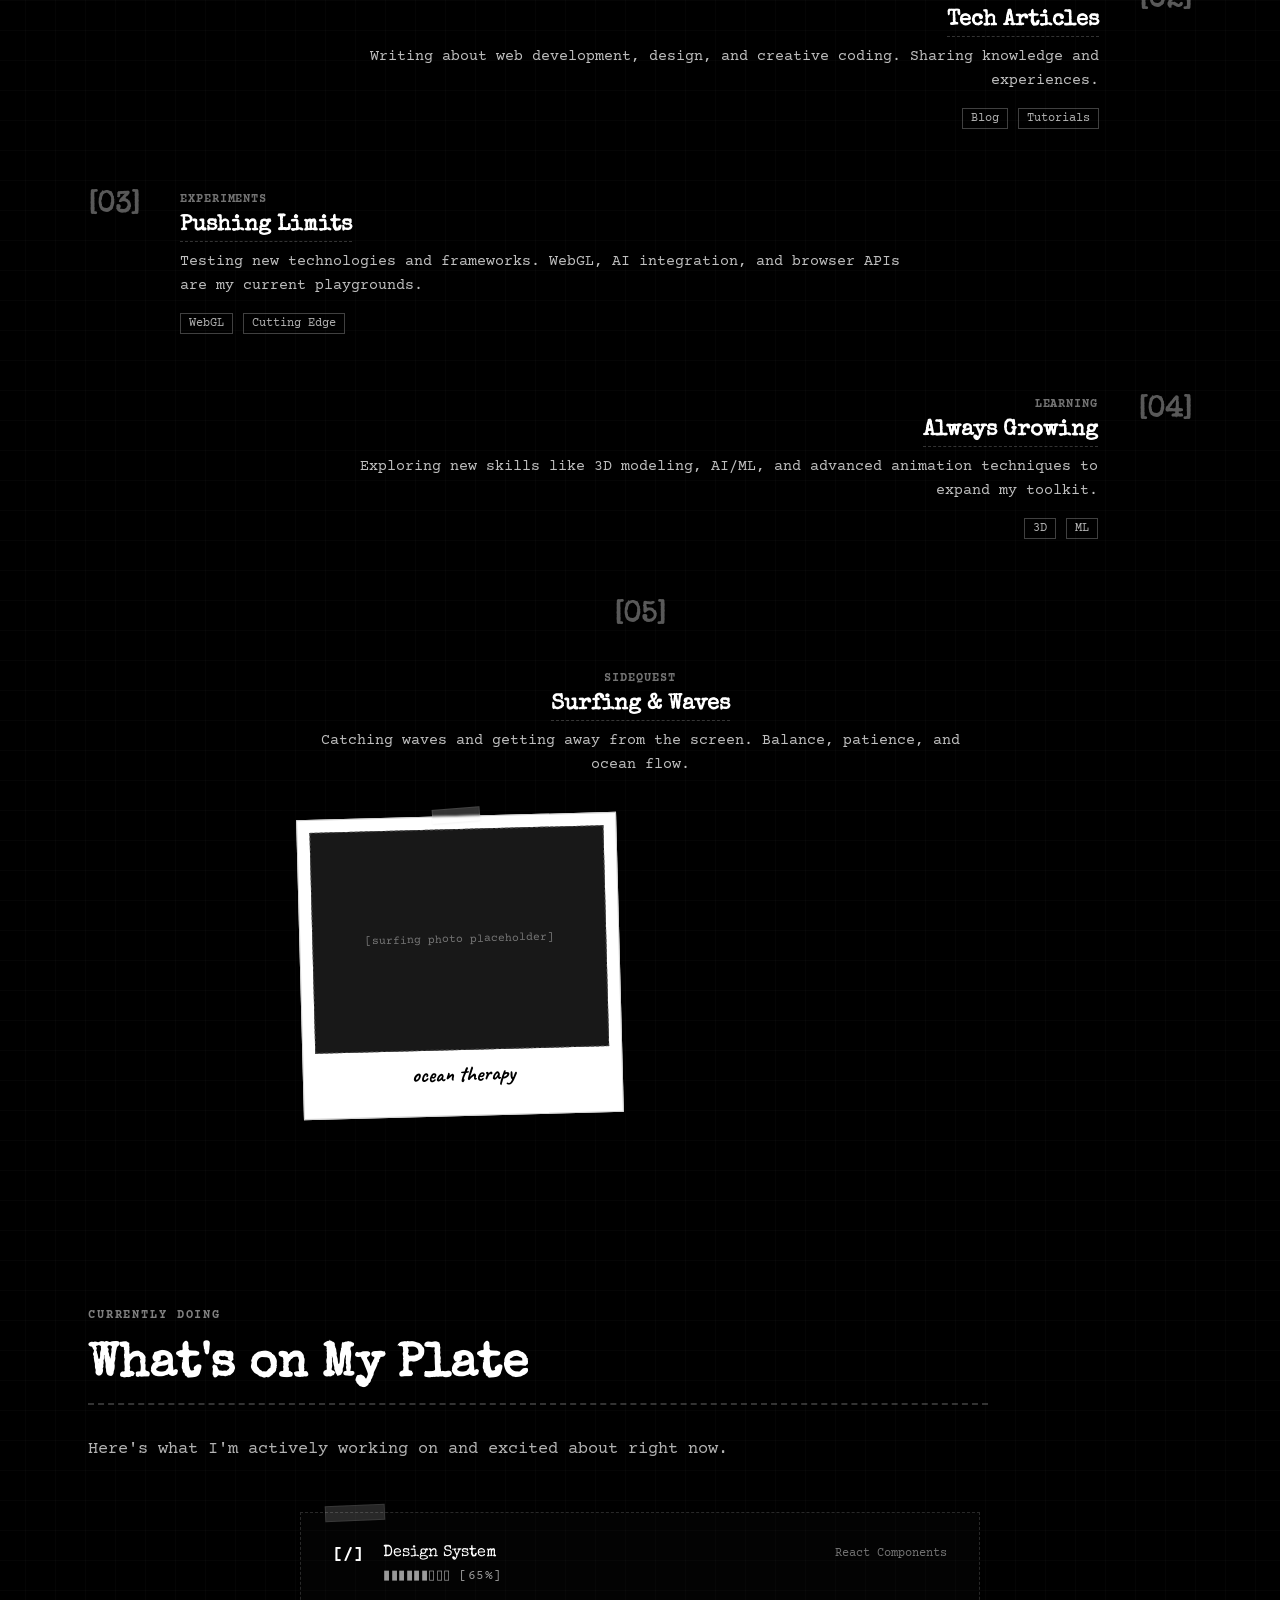
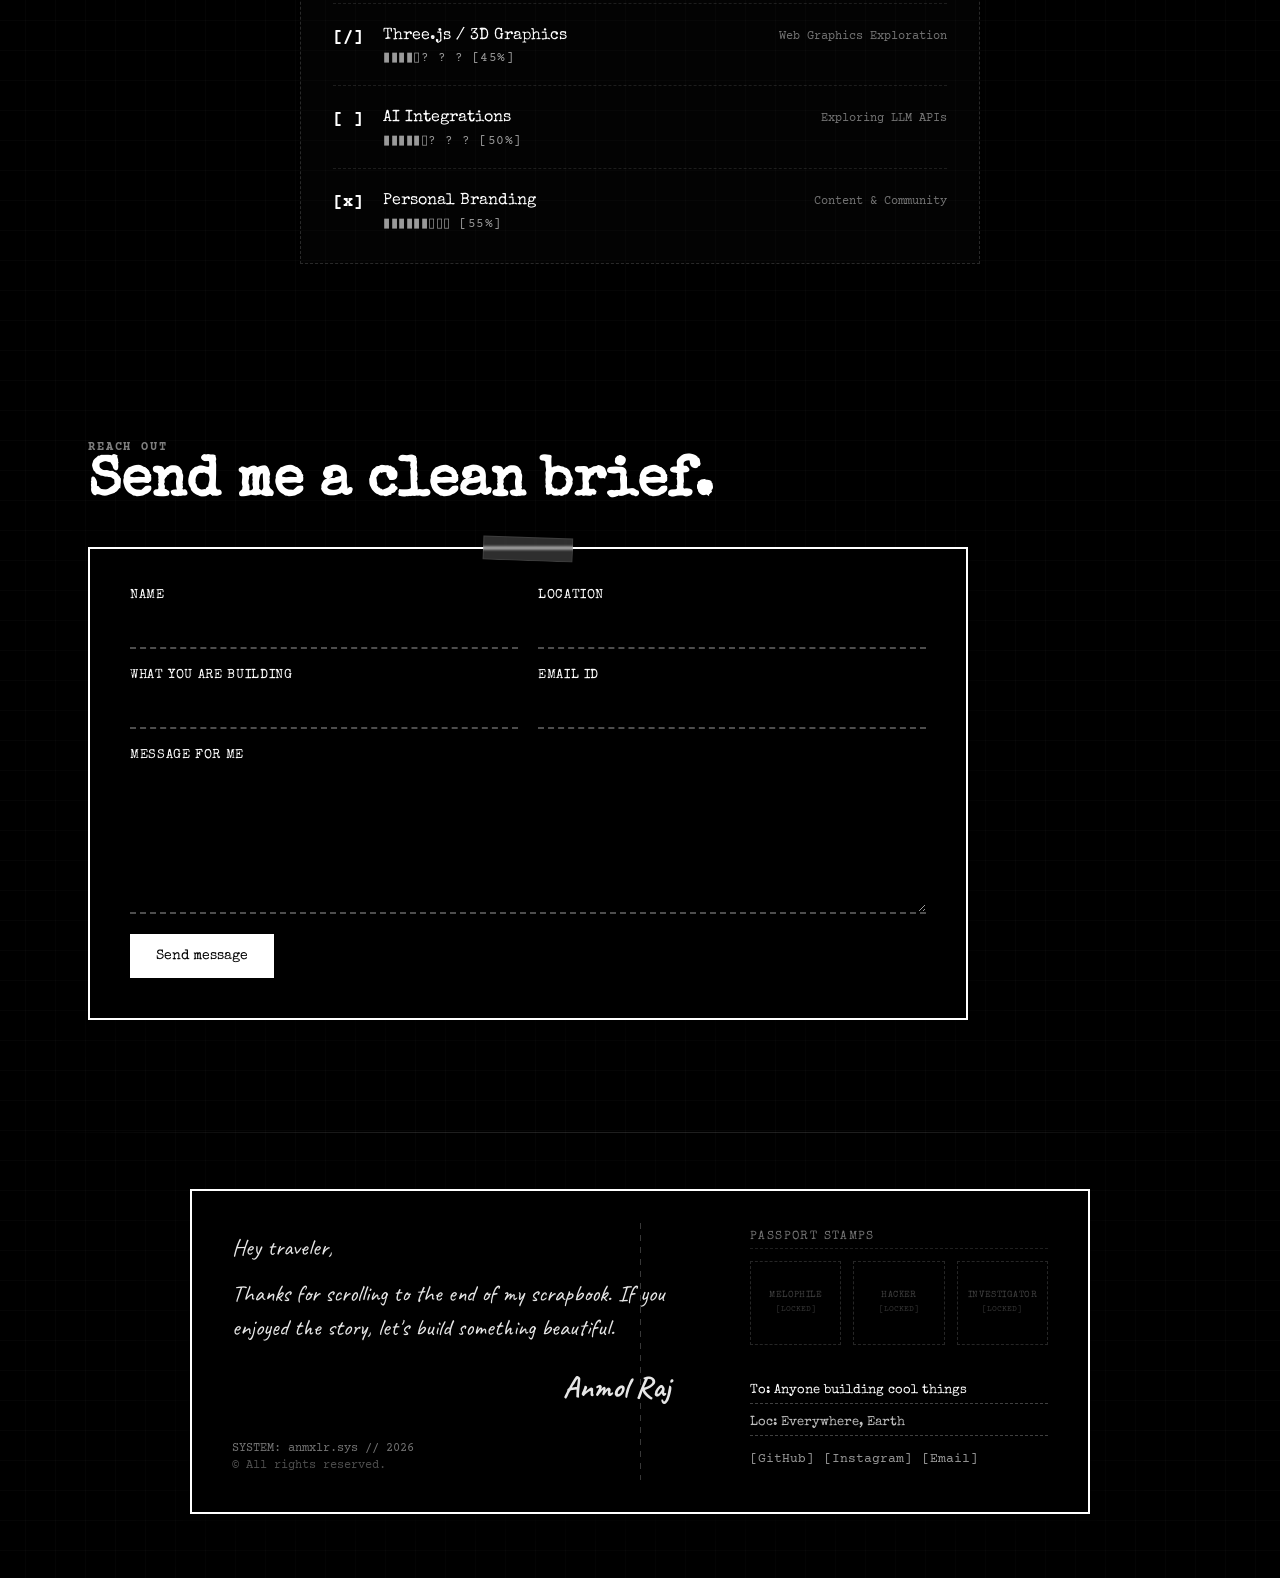
==== commit a6a3855e: "added know me section" ====
--- a/about.html
+++ b/about.html
@@ -42,8 +42,10 @@
 
         <!-- ── Hero Section ────────────────────────────── -->
         <section class="about-hero" id="about-hero">
+            <img src="src/assets/images/about/decor/cofee.png" class="decor-image decor-coffee" alt="" draggable="false">
+            <img src="src/assets/images/about/decor/leaf.png" class="decor-image decor-hero-leaf" alt="" draggable="false">
             <div class="hero-animated-container">
-                <img id="animated-me" class="hero-animated-image" src="src/assets/images/about/anim-me.PNG"
+                <img id="animated-me" class="hero-animated-image" src="src/assets/images/about/1.PNG"
                     alt="Animated portrait">
             </div>
             <h1 class="about-hero-title">Hey, I'm Anmol Raj</h1>
@@ -54,6 +56,7 @@
 
         <!-- ── My Journey Section ────────────────────────────– -->
         <section class="about-content-section" id="journey-section">
+            <img src="src/assets/images/about/decor/laptop.png" class="decor-image decor-laptop" alt="" draggable="false">
             <div class="section-header">
                 <div class="section-kicker">My Journey</div>
                 <h2 class="section-title">From Code to Creation</h2>
@@ -111,6 +114,8 @@
 
         <!-- ── Travelling Section ────────────────────────────– -->
         <section class="about-content-section hobby-section travel-section" id="travel-section">
+            <img src="src/assets/images/about/decor/plane.png" class="decor-image decor-plane" alt="" draggable="false">
+            <img src="src/assets/images/about/decor/wolf.png" class="decor-image decor-wolf" alt="" draggable="false">
             <div class="section-header">
                 <div class="section-kicker">Hobby // 01</div>
                 <h2 class="section-title">Travelling & Exploring</h2>
@@ -132,6 +137,10 @@
 
         <!-- ── Music Section ────────────────────────────– -->
         <section class="about-content-section hobby-section music-section" id="music-section">
+            <img src="src/assets/images/about/decor/cassete.png" class="decor-image decor-cassette" alt="" draggable="false">
+            <img src="src/assets/images/about/decor/guitar.png" class="decor-image decor-guitar" alt="" draggable="false">
+            <img src="src/assets/images/about/decor/guitar-2.png" class="decor-image decor-guitar2" alt="" draggable="false">
+            <img src="src/assets/images/about/decor/headphone.png" class="decor-image decor-headphone" alt="" draggable="false">
             <div class="section-header">
                 <div class="section-kicker">Hobby // 02</div>
                 <h2 class="section-title">Sound & Vibes</h2>
@@ -146,19 +155,41 @@
                         <div class="vinyl-sleeve">
                             <img src="src/assets/images/about/Inrainbowscover.png" alt="In Rainbows Cover"
                                 class="sleeve-img">
-                            <div class="play-overlay">
-                                <svg class="play-icon" viewBox="0 0 24 24">
-                                    <path d="M8 5v14l11-7z" />
-                                </svg>
-                                <svg class="pause-icon" viewBox="0 0 24 24">
-                                    <path d="M6 19h4V5H6v14zm8-14v14h4V5h-4z" />
-                                </svg>
-                            </div>
                         </div>
                         <div class="vinyl-disk-wrapper">
-                            <img src="src/assets/images/about/vinyl.png" alt="Vinyl Record" class="vinyl-disk-img">
+                            <img src="src/assets/images/about/disk.png" alt="Vinyl Record" class="vinyl-disk-img">
                         </div>
                         <audio id="vinyl-audio" src="src/assets/audio/wierdfishes.mp3" loop></audio>
+                    </div>
+                </div>
+
+                <div class="artists-collage">
+                    <div class="collage-item">
+                        <img src="src/assets/images/about/music/frank.png" alt="Frank Ocean">
+                    </div>
+                    <div class="collage-item">
+                        <img src="src/assets/images/about/music/blond.png" alt="Blonde">
+                    </div>
+                    <div class="collage-item">
+                        <img src="src/assets/images/about/music/kendrick.png" alt="Kendrick Lamar">
+                    </div>
+                    <div class="collage-item">
+                        <img src="src/assets/images/about/music/mac.png" alt="Mac Miller">
+                    </div>
+                    <div class="collage-item">
+                        <img src="src/assets/images/about/music/igor.png" alt="Igor">
+                    </div>
+                    <div class="collage-item">
+                        <img src="src/assets/images/about/music/radiohead.png" alt="Radiohead">
+                    </div>
+                    <div class="collage-item">
+                        <img src="src/assets/images/about/music/drake.png" alt="Drake">
+                    </div>
+                    <div class="collage-item">
+                        <img src="src/assets/images/about/music/cactus.png" alt="Cactus Jack">
+                    </div>
+                    <div class="collage-item">
+                        <img src="src/assets/images/about/music/dogs.png" alt="Pink Floyd Dogs">
                     </div>
                 </div>
             </div>
@@ -166,6 +197,9 @@
 
         <!-- ── Reading Section ────────────────────────────– -->
         <section class="about-content-section hobby-section reading-section" id="reading-section">
+            <img src="src/assets/images/about/decor/greek.png" class="decor-image decor-greek" alt="" draggable="false">
+            <img src="src/assets/images/about/decor/brain.png" class="decor-image decor-brain" alt="" draggable="false">
+            <img src="src/assets/images/about/decor/eins.png" class="decor-image decor-eins" alt="" draggable="false">
             <div class="section-header">
                 <div class="section-kicker">Hobby // 03</div>
                 <h2 class="section-title">Reading & Philosophy</h2>
@@ -178,6 +212,8 @@
 
         <!-- ── Digital Art Section ────────────────────────────– -->
         <section class="about-content-section hobby-section art-section" id="art-section">
+            <img src="src/assets/images/about/decor/waves.png" class="decor-image decor-waves" alt="" draggable="false">
+            <img src="src/assets/images/about/decor/tiger.png" class="decor-image decor-tiger" alt="" draggable="false">
             <div class="section-header">
                 <div class="section-kicker">Hobby // 04</div>
                 <h2 class="section-title">Digital Art & Design</h2>
@@ -199,6 +235,8 @@
 
         <!-- ── Sidequests Section ────────────────────────────– -->
         <section class="about-content-section" id="sidequests-section">
+            <img src="src/assets/images/about/decor/dumbell.png" class="decor-image decor-dumbell" alt="" draggable="false">
+            <img src="src/assets/images/about/decor/leaf.png" class="decor-image decor-leaf" alt="" draggable="false">
             <div class="section-header">
                 <div class="section-kicker">Sidequests</div>
                 <h2 class="section-title">Fun Projects & Experiments</h2>
@@ -213,7 +251,8 @@
                         <div class="sidequest-label">Open Source</div>
                         <h3 class="sidequest-title">Contributing</h3>
                         <p class="sidequest-description">
-                            Active contributor to open-source projects. Believe in building tools that help the developer community.
+                            Active contributor to open-source projects. Believe in building tools that help the
+                            developer community.
                         </p>
                         <div class="sidequest-tags">
                             <span class="tag">GitHub</span>
@@ -228,7 +267,8 @@
                         <div class="sidequest-label">Writing</div>
                         <h3 class="sidequest-title">Tech Articles</h3>
                         <p class="sidequest-description">
-                            Writing about web development, design, and creative coding. Sharing knowledge and experiences.
+                            Writing about web development, design, and creative coding. Sharing knowledge and
+                            experiences.
                         </p>
                         <div class="sidequest-tags">
                             <span class="tag">Blog</span>
@@ -243,7 +283,8 @@
                         <div class="sidequest-label">Experiments</div>
                         <h3 class="sidequest-title">Pushing Limits</h3>
                         <p class="sidequest-description">
-                            Testing new technologies and frameworks. WebGL, AI integration, and browser APIs are my current playgrounds.
+                            Testing new technologies and frameworks. WebGL, AI integration, and browser APIs are my
+                            current playgrounds.
                         </p>
                         <div class="sidequest-tags">
                             <span class="tag">WebGL</span>
@@ -258,7 +299,8 @@
                         <div class="sidequest-label">Learning</div>
                         <h3 class="sidequest-title">Always Growing</h3>
                         <p class="sidequest-description">
-                            Exploring new skills like 3D modeling, AI/ML, and advanced animation techniques to expand my toolkit.
+                            Exploring new skills like 3D modeling, AI/ML, and advanced animation techniques to expand my
+                            toolkit.
                         </p>
                         <div class="sidequest-tags">
                             <span class="tag">3D</span>
@@ -289,6 +331,8 @@
 
         <!-- ── Currently Doing Section ────────────────────────────– -->
         <section class="about-content-section" id="currently-section">
+            <img src="src/assets/images/about/decor/laptop.png" class="decor-image decor-currently-laptop" alt="" draggable="false">
+            <img src="src/assets/images/about/decor/brain.png" class="decor-image decor-currently-brain" alt="" draggable="false">
             <div class="section-header">
                 <div class="section-kicker">Currently Doing</div>
                 <h2 class="section-title">What's on My Plate</h2>
@@ -296,7 +340,7 @@
                     Here's what I'm actively working on and excited about right now.
                 </p>
             </div>
-            
+
             <div class="plate-logbook">
                 <div class="plate-item">
                     <span class="plate-status">[/]</span>
@@ -343,6 +387,8 @@
 
         <!-- Reach Out Section -->
         <section class="reach-section" id="reach-section">
+            <img src="src/assets/images/about/decor/moeny.png" class="decor-image decor-money" alt="" draggable="false">
+            <img src="src/assets/images/about/decor/plane.png" class="decor-image decor-reach-plane" alt="" draggable="false">
             <div class="section-kicker">Reach Out</div>
             <h2 class="reach-title">Send me a clean brief.</h2>
             <form class="reach-form" id="reach-form">
@@ -373,11 +419,15 @@
         <!-- ── Footer ─────────────────────────────── -->
         <footer class="footer" id="footer">
             <div class="footer-divider"></div>
+            <div class="peeking-cat-container">
+                <img src="src/assets/images/about/cat.png" alt="peeking cat" class="peeking-cat">
+            </div>
             <div class="postcard-footer">
                 <div class="postcard-left">
                     <div class="postcard-msg">
                         <p class="handwritten">Hey traveler,</p>
-                        <p class="handwritten">Thanks for scrolling to the end of my scrapbook. If you enjoyed the story, let's build something beautiful.</p>
+                        <p class="handwritten">Thanks for scrolling to the end of my scrapbook. If you enjoyed the
+                            story, let's build something beautiful.</p>
                         <p class="handwritten signature">Anmol Raj</p>
                     </div>
                     <div class="postcard-meta">
@@ -386,16 +436,32 @@
                     </div>
                 </div>
                 <div class="postcard-right">
-                    <div class="postage-stamp">
-                        <img src="src/assets/images/logo.svg" alt="Postage Stamp icon" class="stamp-logo-img">
-                        <div class="stamp-holes"></div>
+                    <div class="passport-booklet">
+                        <div class="passport-header">PASSPORT STAMPS</div>
+                        <div class="passport-stamps-grid">
+                            <div class="passport-stamp-slot" id="stamp-melophile">
+                                <div class="stamp-holes"></div>
+                                <span class="stamp-title">MELOPHILE</span>
+                                <span class="stamp-status">[LOCKED]</span>
+                            </div>
+                            <div class="passport-stamp-slot" id="stamp-hacker">
+                                <div class="stamp-holes"></div>
+                                <span class="stamp-title">HACKER</span>
+                                <span class="stamp-status">[LOCKED]</span>
+                            </div>
+                            <div class="passport-stamp-slot" id="stamp-investigator">
+                                <div class="stamp-holes"></div>
+                                <span class="stamp-title">INVESTIGATOR</span>
+                                <span class="stamp-status">[LOCKED]</span>
+                            </div>
+                        </div>
                     </div>
                     <div class="postcard-address">
                         <div class="address-line line-to">To: Anyone building cool things</div>
                         <div class="address-line">Loc: Everywhere, Earth</div>
                         <div class="address-line link-line">
                             <a href="https://github.com/anmxlr" class="post-link" target="_blank">[GitHub]</a>
-                            <a href="https://www.linkedin.com/in/anmol-raj-026700313/" class="post-link" target="_blank">[LinkedIn]</a>
+                            <a href="https://instagram.com/anmxlr" class="post-link" target="_blank">[Instagram]</a>
                             <a href="mailto:anmxlr@gmail.com" class="post-link">[Email]</a>
                         </div>
                     </div>
@@ -411,7 +477,8 @@
     <svg style="width:0; height:0; position:absolute; pointer-events:none;" aria-hidden="true">
         <filter id="distressed-stamp">
             <feTurbulence type="fractalNoise" baseFrequency="0.04" numOctaves="4" result="noise" />
-            <feDisplacementMap in="SourceGraphic" in2="noise" scale="3" xChannelSelector="R" yChannelSelector="G" result="displaced" />
+            <feDisplacementMap in="SourceGraphic" in2="noise" scale="3" xChannelSelector="R" yChannelSelector="G"
+                result="displaced" />
             <feColorMatrix type="matrix" values="1 0 0 0 0  0 1 0 0 0  0 0 1 0 0  0 0 0 18 -8.5" />
             <feComposite operator="in" in2="SourceGraphic" />
         </filter>
--- a/src/about.css
+++ b/src/about.css
@@ -7,6 +7,12 @@
   margin: 0;
   padding: 0;
   box-sizing: border-box;
+}
+
+img {
+  user-select: none;
+  -webkit-user-select: none;
+  -webkit-user-drag: none;
 }
 
 *::selection {
@@ -1032,6 +1038,32 @@
       rgba(255, 255, 255, 0.12) 70%,
       transparent 100%);
   margin-bottom: 3.5rem;
+}
+
+/* Peeking Cat Animation */
+.peeking-cat-container {
+  position: absolute;
+  top: 0;
+  right: 12%;
+  width: 70px;
+  height: 52px;
+  transform: translateY(-100%);
+  overflow: hidden;
+  pointer-events: none;
+  z-index: 1;
+}
+
+.peeking-cat {
+  width: 100%;
+  height: auto;
+  display: block;
+  transform: translateY(100%);
+  transition: transform 0.55s cubic-bezier(0.25, 1, 0.5, 1);
+  filter: grayscale(100%) contrast(1.2);
+}
+
+.footer:hover .peeking-cat {
+  transform: translateY(0);
 }
 
 .postcard-footer {
@@ -1120,32 +1152,92 @@
   padding-left: 2rem;
 }
 
-/* Postage stamp style */
-.postage-stamp {
-  position: relative;
-  width: 76px;
-  height: 92px;
-  background: #ffffff;
-  padding: 8px;
-  border: 1px solid #d3d3d3;
-  display: flex;
+/* ── Passport Stamps Booklet ── */
+.passport-booklet {
+  display: flex;
+  flex-direction: column;
+  gap: 12px;
+  width: 100%;
+}
+
+.passport-header {
+  font-family: 'Special Elite', Courier, monospace;
+  font-size: 0.72rem;
+  letter-spacing: 0.12em;
+  color: rgba(255, 255, 255, 0.45);
+  text-transform: uppercase;
+  border-bottom: 1.5px dashed rgba(255, 255, 255, 0.12);
+  padding-bottom: 6px;
+}
+
+.passport-stamps-grid {
+  display: grid;
+  grid-template-columns: repeat(3, 1fr);
+  gap: 12px;
+  width: 100%;
+}
+
+.passport-stamp-slot {
+  position: relative;
+  height: 84px;
+  background: transparent;
+  border: 1.5px dashed rgba(255, 255, 255, 0.15);
+  display: flex;
+  flex-direction: column;
   align-items: center;
   justify-content: center;
-  transform: rotate(4deg);
-  transition: transform 0.3s cubic-bezier(0.22, 1, 0.36, 1);
+  padding: 6px;
+  text-align: center;
+  transition: all 0.4s cubic-bezier(0.22, 1, 0.36, 1);
+  overflow: hidden;
+}
+
+.passport-stamp-slot .stamp-title {
+  font-family: 'Special Elite', Courier, monospace;
+  font-size: 0.54rem;
+  color: rgba(255, 255, 255, 0.25);
+  letter-spacing: 0.05em;
+  margin-bottom: 4px;
+}
+
+.passport-stamp-slot .stamp-status {
+  font-family: 'Courier Prime', Courier, monospace;
+  font-size: 0.52rem;
+  color: rgba(255, 255, 255, 0.2);
+  text-transform: uppercase;
+}
+
+/* Unlocked Stamp state */
+.passport-stamp-slot.unlocked {
+  background: #ffffff;
+  border: 1px solid #d3d3d3;
+  box-shadow: 0 4px 10px rgba(0, 0, 0, 0.5);
   filter: url(#distressed-stamp);
-  box-shadow: 0 4px 12px rgba(0, 0, 0, 0.5);
-}
-
-.postage-stamp:hover {
-  transform: rotate(0deg) scale(1.06);
-}
-
-.stamp-logo-img {
-  width: 100%;
-  height: 100%;
-  object-fit: contain;
-  filter: invert(0) url(#distressed-stamp);
+  transform: rotate(var(--rot, 3deg)) scale(1.02);
+}
+
+.passport-stamp-slot.unlocked .stamp-title {
+  color: #000000;
+  font-weight: 700;
+}
+
+.passport-stamp-slot.unlocked .stamp-status {
+  color: rgba(0, 0, 0, 0.7);
+  font-weight: 700;
+  border: 1px solid rgba(0, 0, 0, 0.7);
+  padding: 1px 4px;
+  border-radius: 2px;
+  font-size: 0.5rem;
+}
+
+/* Specific rotation per slot to look like manual stamps */
+.passport-stamp-slot:nth-child(1).unlocked { --rot: -4deg; }
+.passport-stamp-slot:nth-child(2).unlocked { --rot: 2deg; }
+.passport-stamp-slot:nth-child(3).unlocked { --rot: -2deg; }
+
+/* Apply holes to unlocked stamps only */
+.passport-stamp-slot:not(.unlocked) .stamp-holes {
+  display: none;
 }
 
 /* perforation holes for stamp */
@@ -1164,6 +1256,45 @@
   z-index: 10;
 }
 
+/* Passport Stamp Earned Toast Notification */
+.passport-toast {
+  position: fixed;
+  bottom: 2rem;
+  right: 2rem;
+  background: #ffffff;
+  color: #000000;
+  border: 1px solid #d3d3d3;
+  padding: 12px 18px;
+  display: flex;
+  flex-direction: column;
+  gap: 4px;
+  z-index: 999999;
+  transform: translateY(20px);
+  opacity: 0;
+  transition: all 0.4s cubic-bezier(0.22, 1, 0.36, 1);
+  box-shadow: 0 8px 24px rgba(0, 0, 0, 0.8);
+  font-family: 'Special Elite', Courier, monospace;
+}
+
+.passport-toast.show {
+  transform: translateY(0);
+  opacity: 1;
+}
+
+.toast-kicker {
+  font-family: 'Courier Prime', Courier, monospace;
+  font-size: 0.65rem;
+  color: rgba(0, 0, 0, 0.55);
+  text-transform: uppercase;
+  letter-spacing: 0.08em;
+}
+
+.toast-title {
+  font-size: 1.1rem;
+  font-weight: 700;
+  letter-spacing: 0.02em;
+}
+
 .postcard-address {
   width: 100%;
   display: flex;
@@ -1342,10 +1473,10 @@
 
 .vinyl-disk-wrapper {
   position: absolute;
-  left: 0;
-  top: 0;
-  width: 290px;
-  height: 290px;
+  left: 5px;
+  top: 25px;
+  width: 240px;
+  height: 240px;
   z-index: 5;
   transition: transform 0.6s cubic-bezier(0.34, 1.56, 0.64, 1);
   pointer-events: auto;
@@ -1566,4 +1697,280 @@
   color: rgba(255, 255, 255, 0.25);
   font-weight: normal;
   pointer-events: none;
+}
+
+/* ── Music Section Collage & Layout Adjustments ── */
+#music-section .hobby-content {
+  display: flex;
+  flex-direction: column;
+  align-items: center;
+  gap: 3.5rem;
+  width: 100%;
+}
+
+.artists-collage {
+  position: relative;
+  width: 250px;
+  height: 250px;
+  margin-top: 1.5rem;
+  box-sizing: border-box;
+}
+
+.artists-collage .collage-item {
+  position: absolute;
+  width: 92px;
+  height: 92px;
+  transform: rotate(var(--rot, 0deg));
+  transition: transform 0.3s cubic-bezier(0.22, 1, 0.36, 1);
+  background: transparent;
+  border: none;
+  cursor: pointer;
+  box-sizing: border-box;
+  z-index: 2;
+}
+
+/* Specific overlapping coordinates for the 9 items to look organically scattered */
+.artists-collage .collage-item:nth-child(1) { top: 0px; left: 0px; --rot: -8deg; }
+.artists-collage .collage-item:nth-child(2) { top: 5px; left: 74px; --rot: 4deg; z-index: 3; }
+.artists-collage .collage-item:nth-child(3) { top: -10px; left: 148px; --rot: -3deg; }
+.artists-collage .collage-item:nth-child(4) { top: 72px; left: -10px; --rot: 9deg; z-index: 3; }
+.artists-collage .collage-item:nth-child(5) { top: 68px; left: 76px; --rot: -6deg; z-index: 4; }
+.artists-collage .collage-item:nth-child(6) { top: 78px; left: 154px; --rot: 5deg; z-index: 3; }
+.artists-collage .collage-item:nth-child(7) { top: 148px; left: 5px; --rot: -5deg; }
+.artists-collage .collage-item:nth-child(8) { top: 145px; left: 78px; --rot: 7deg; z-index: 3; }
+.artists-collage .collage-item:nth-child(9) { top: 142px; left: 150px; --rot: -2deg; }
+
+.artists-collage .collage-item img {
+  width: 100%;
+  height: 100%;
+  object-fit: cover;
+  display: block;
+  filter: grayscale(100%) contrast(1.15);
+  transition: filter 0.3s ease, box-shadow 0.3s ease;
+  box-shadow: 0 4px 10px rgba(0, 0, 0, 0.45);
+}
+
+.artists-collage .collage-item:hover {
+  transform: scale(1.25) rotate(0deg);
+  z-index: 100 !important;
+}
+
+.artists-collage .collage-item:hover img {
+  filter: grayscale(0%) contrast(1);
+  box-shadow: 0 10px 24px rgba(0, 0, 0, 0.65);
+}
+
+@media (min-width: 1024px) {
+  #music-section .hobby-content {
+    flex-direction: row;
+    justify-content: center;
+    align-items: center;
+    gap: 5.5rem;
+  }
+  .artists-collage {
+    margin-right: 4rem; /* Shifts the collage leftward closer to the vinyl player */
+  }
+}
+
+/* ── Scrapbook Decor Images ── */
+.decor-image {
+  position: absolute;
+  pointer-events: auto;
+  cursor: grab;
+  z-index: 2; /* Sits behind content cards but above the graph paper background */
+  filter: grayscale(100%) opacity(0.35) contrast(1.1); /* clearly visible outline watermark, like raw typewriter prints on paper */
+  transition: filter 0.4s ease, transform 0.4s ease;
+  user-select: none;
+  -webkit-user-drag: none;
+}
+
+/* Subtly increase opacity when hovering over sections for a responsive feel */
+section:hover .decor-image {
+  filter: grayscale(100%) opacity(0.65) contrast(1.15);
+}
+
+.decor-image:hover {
+  filter: grayscale(0%) opacity(0.95) contrast(1.15) !important;
+  z-index: 15; /* rise above non-dragged elements */
+}
+
+.decor-image:active {
+  cursor: grabbing;
+}
+
+.decor-coffee {
+  width: 90px;
+  height: auto;
+  top: 40px;
+  right: 8%;
+  transform: rotate(12deg);
+}
+
+.decor-laptop {
+  width: 95px;
+  height: auto;
+  bottom: 20px;
+  left: 2%;
+  transform: rotate(-15deg);
+}
+
+.decor-plane {
+  width: 80px;
+  height: auto;
+  top: 15px;
+  right: 5%;
+  transform: rotate(-25deg);
+}
+
+.decor-cassette {
+  width: 85px;
+  height: auto;
+  top: 20px;
+  right: 15%;
+  transform: rotate(8deg);
+}
+
+.decor-guitar {
+  width: 110px;
+  height: auto;
+  bottom: -30px;
+  left: 2%;
+  transform: rotate(-20deg);
+}
+
+.decor-headphone {
+  width: 75px;
+  height: auto;
+  top: 180px;
+  right: 3%;
+  transform: rotate(18deg);
+}
+
+.decor-greek {
+  width: 100px;
+  height: auto;
+  top: 30px;
+  right: 8%;
+  transform: rotate(-10deg);
+}
+
+.decor-brain {
+  width: 85px;
+  height: auto;
+  bottom: 40px;
+  left: 3%;
+  transform: rotate(15deg);
+}
+
+.decor-waves {
+  width: 120px;
+  height: auto;
+  top: 15px;
+  right: 5%;
+  transform: rotate(5deg);
+}
+
+.decor-tiger {
+  width: 110px;
+  height: auto;
+  bottom: 20px;
+  left: 4%;
+  transform: rotate(-8deg);
+}
+
+.decor-dumbell {
+  width: 90px;
+  height: auto;
+  top: 30px;
+  right: 5%;
+  transform: rotate(-12deg);
+}
+
+.decor-leaf {
+  width: 80px;
+  height: auto;
+  bottom: 30px;
+  left: 2%;
+  transform: rotate(25deg);
+}
+
+.decor-hero-leaf {
+  width: 85px;
+  height: auto;
+  bottom: 50px;
+  left: 6%;
+  transform: rotate(-15deg);
+}
+
+.decor-wolf {
+  width: 110px;
+  height: auto;
+  bottom: 40px;
+  left: 4%;
+  transform: rotate(-12deg);
+}
+
+.decor-guitar2 {
+  width: 90px;
+  height: auto;
+  bottom: -15px;
+  left: 12%;
+  transform: rotate(18deg);
+}
+
+.decor-eins {
+  width: 95px;
+  height: auto;
+  top: 25px;
+  left: 4%;
+  transform: rotate(-5deg);
+}
+
+.decor-currently-laptop {
+  width: 95px;
+  height: auto;
+  top: 20px;
+  right: 5%;
+  transform: rotate(12deg);
+}
+
+.decor-currently-brain {
+  width: 85px;
+  height: auto;
+  bottom: 30px;
+  left: 3%;
+  transform: rotate(-10deg);
+}
+
+.decor-money {
+  width: 100px;
+  height: auto;
+  bottom: 50px;
+  left: 4%;
+  transform: rotate(-15deg);
+}
+
+.decor-reach-plane {
+  width: 80px;
+  height: auto;
+  top: 30px;
+  right: 6%;
+  transform: rotate(20deg);
+}
+
+/* Responsive adjustments to avoid content overlap */
+@media (max-width: 1024px) {
+  .decor-guitar, .decor-guitar2, .decor-laptop, .decor-currently-laptop, .decor-brain, .decor-currently-brain, .decor-tiger, .decor-leaf, .decor-hero-leaf, .decor-wolf, .decor-eins, .decor-money {
+    display: none; /* hide elements on left margins/background to save layout width */
+  }
+}
+
+@media (max-width: 768px) {
+  .decor-image {
+    width: 60px;
+    opacity: 0.2;
+  }
+  section:hover .decor-image {
+    opacity: 0.35;
+  }
 }
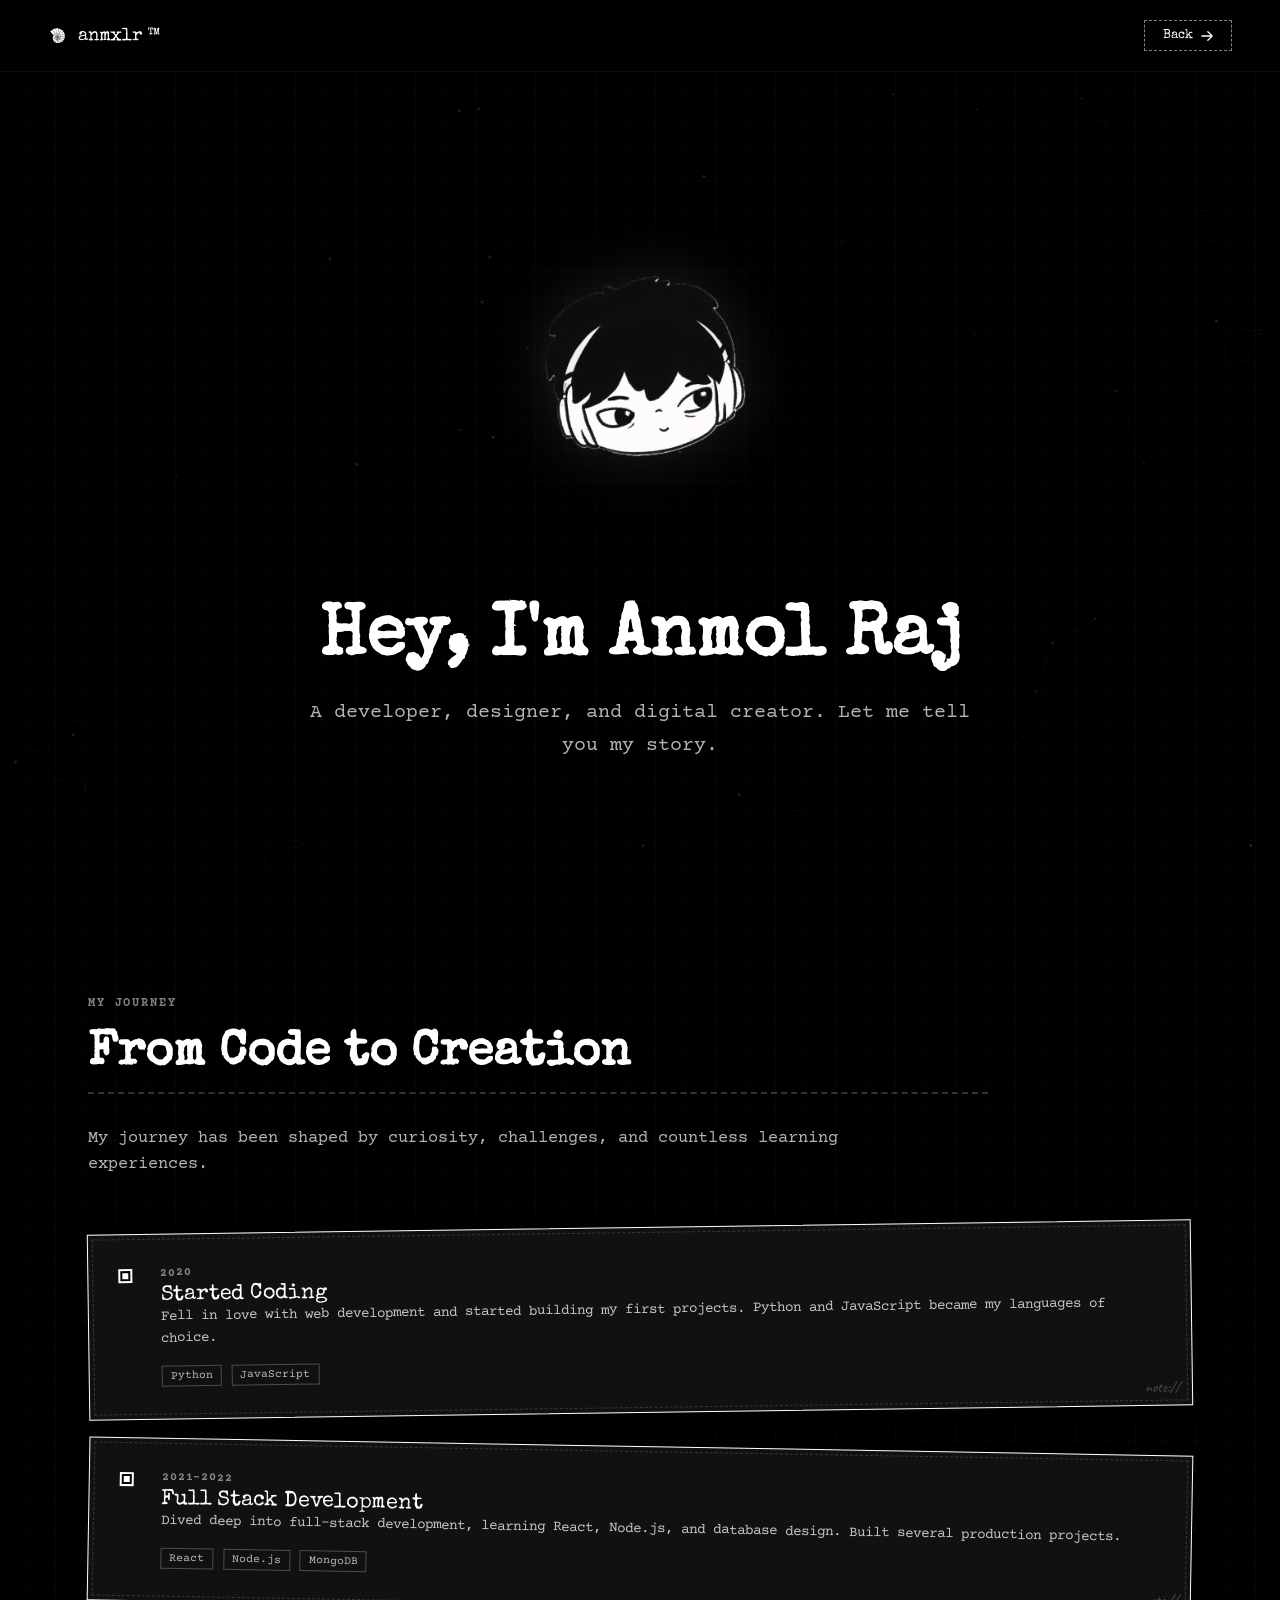
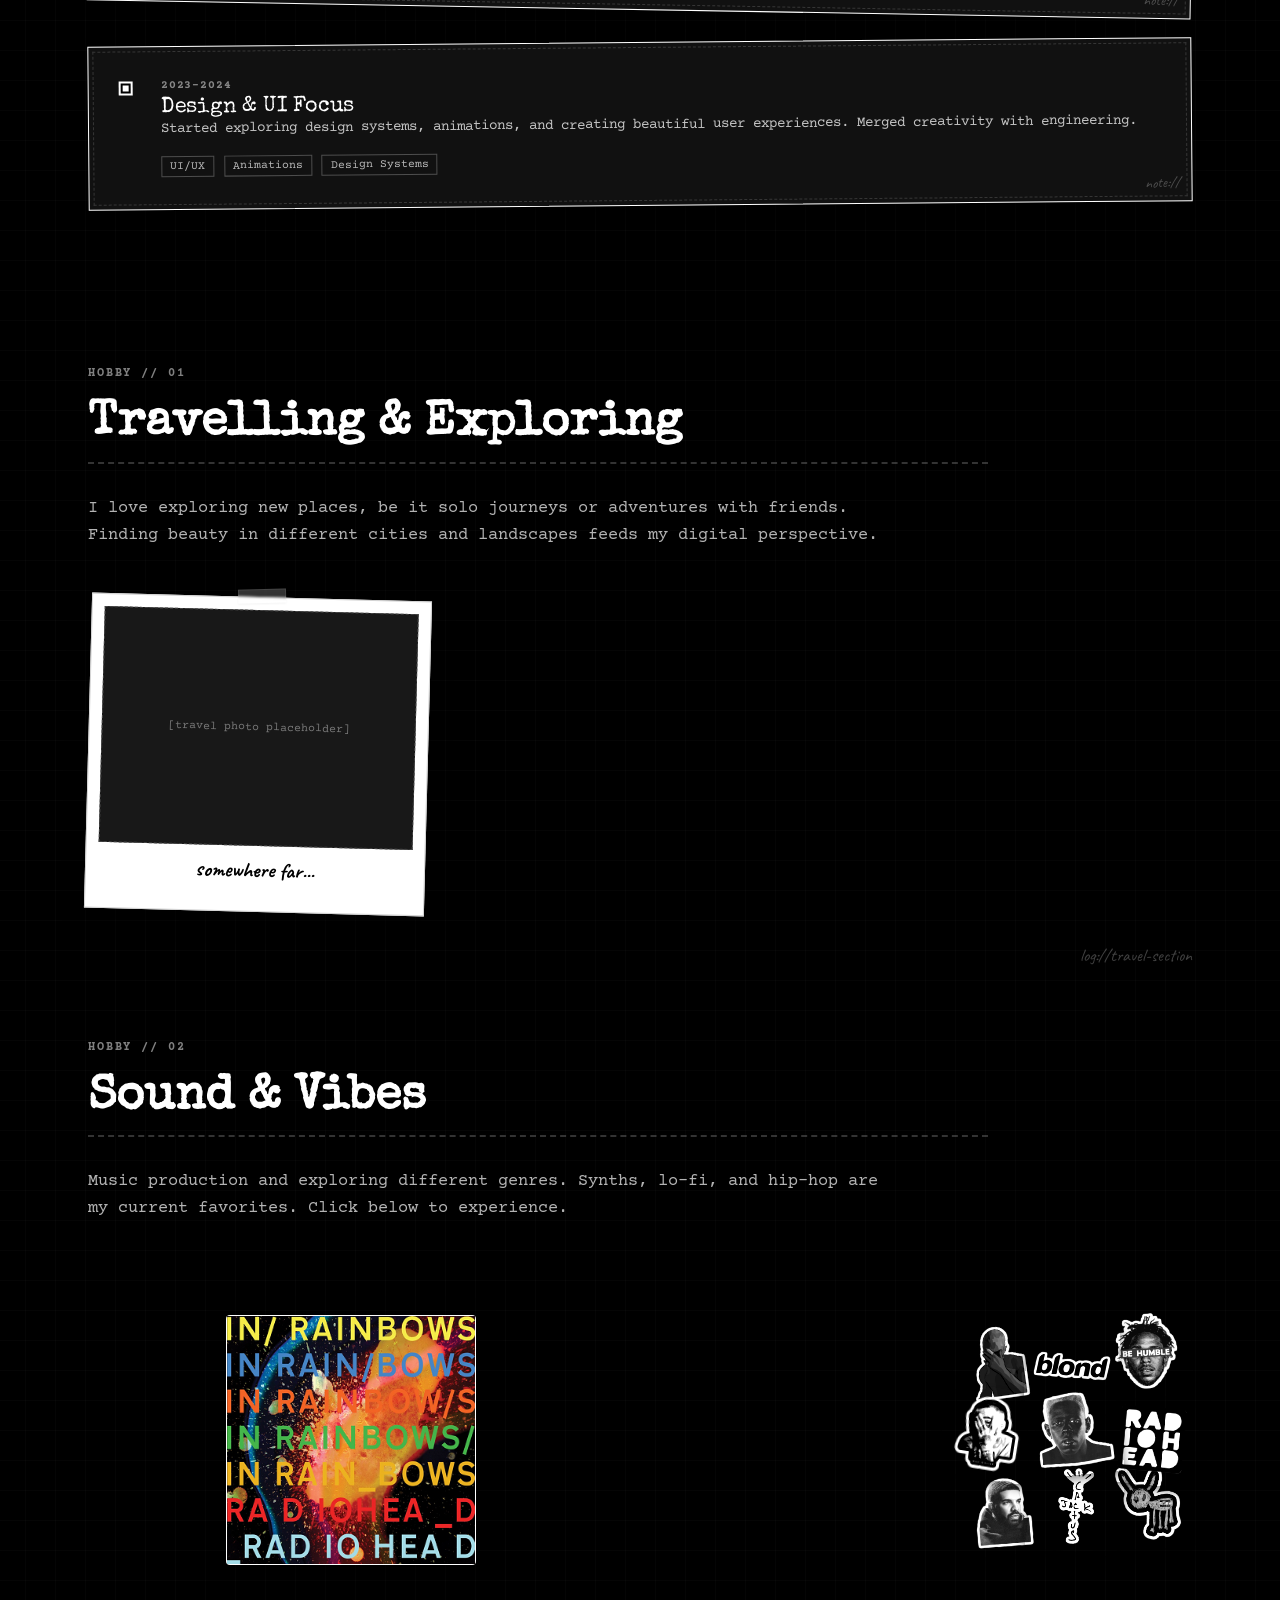
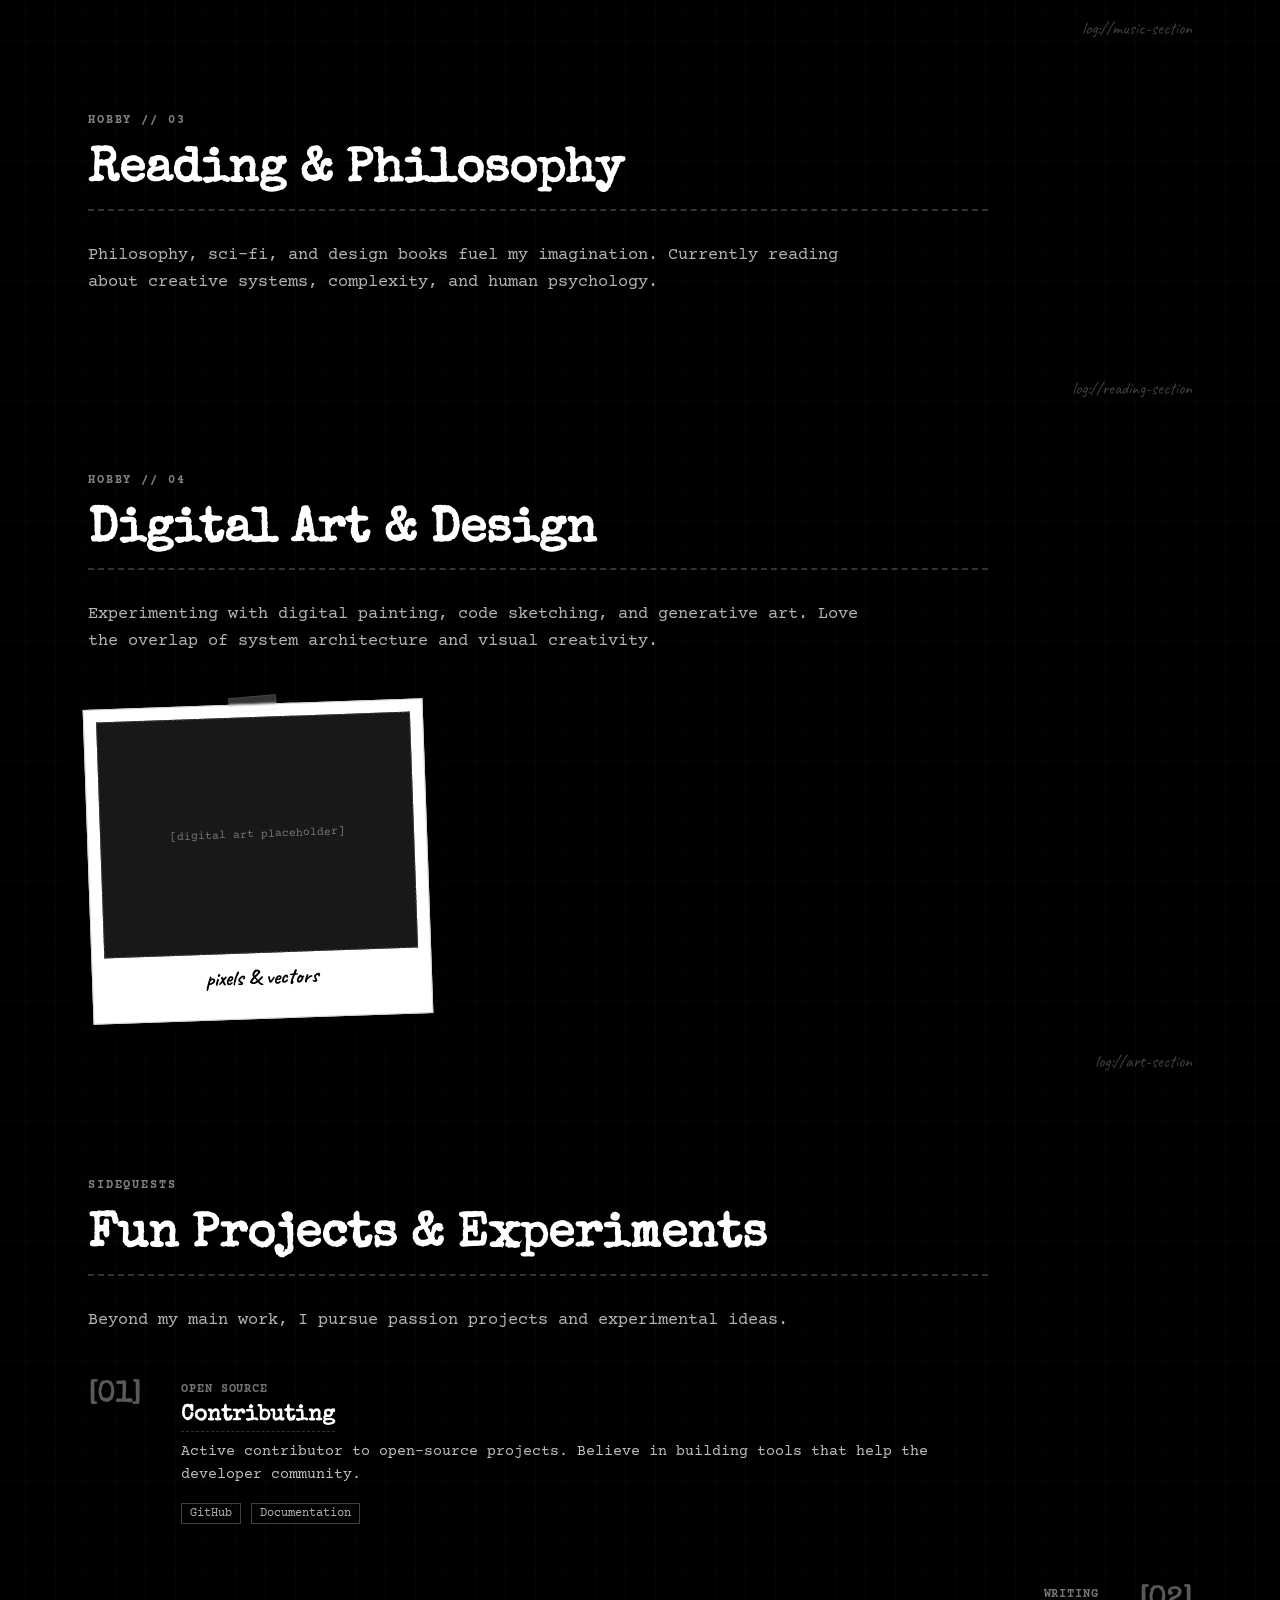
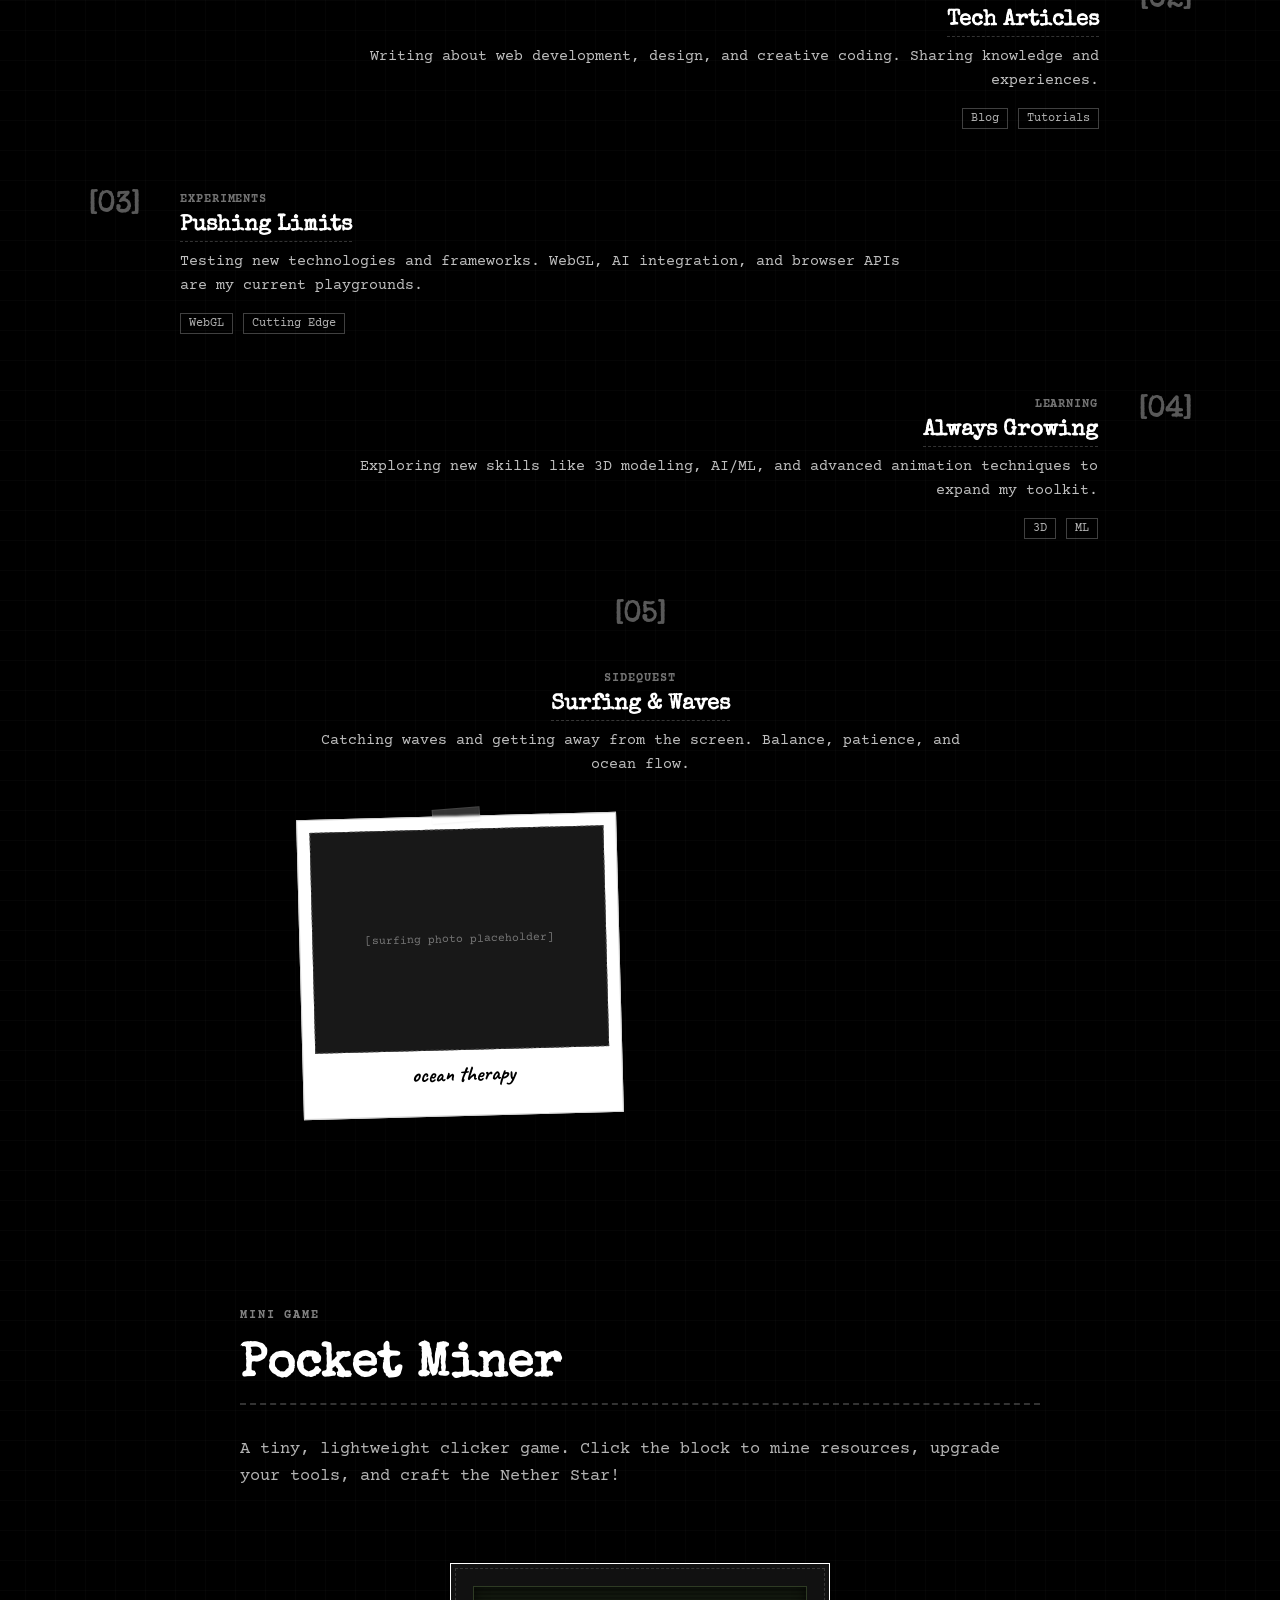
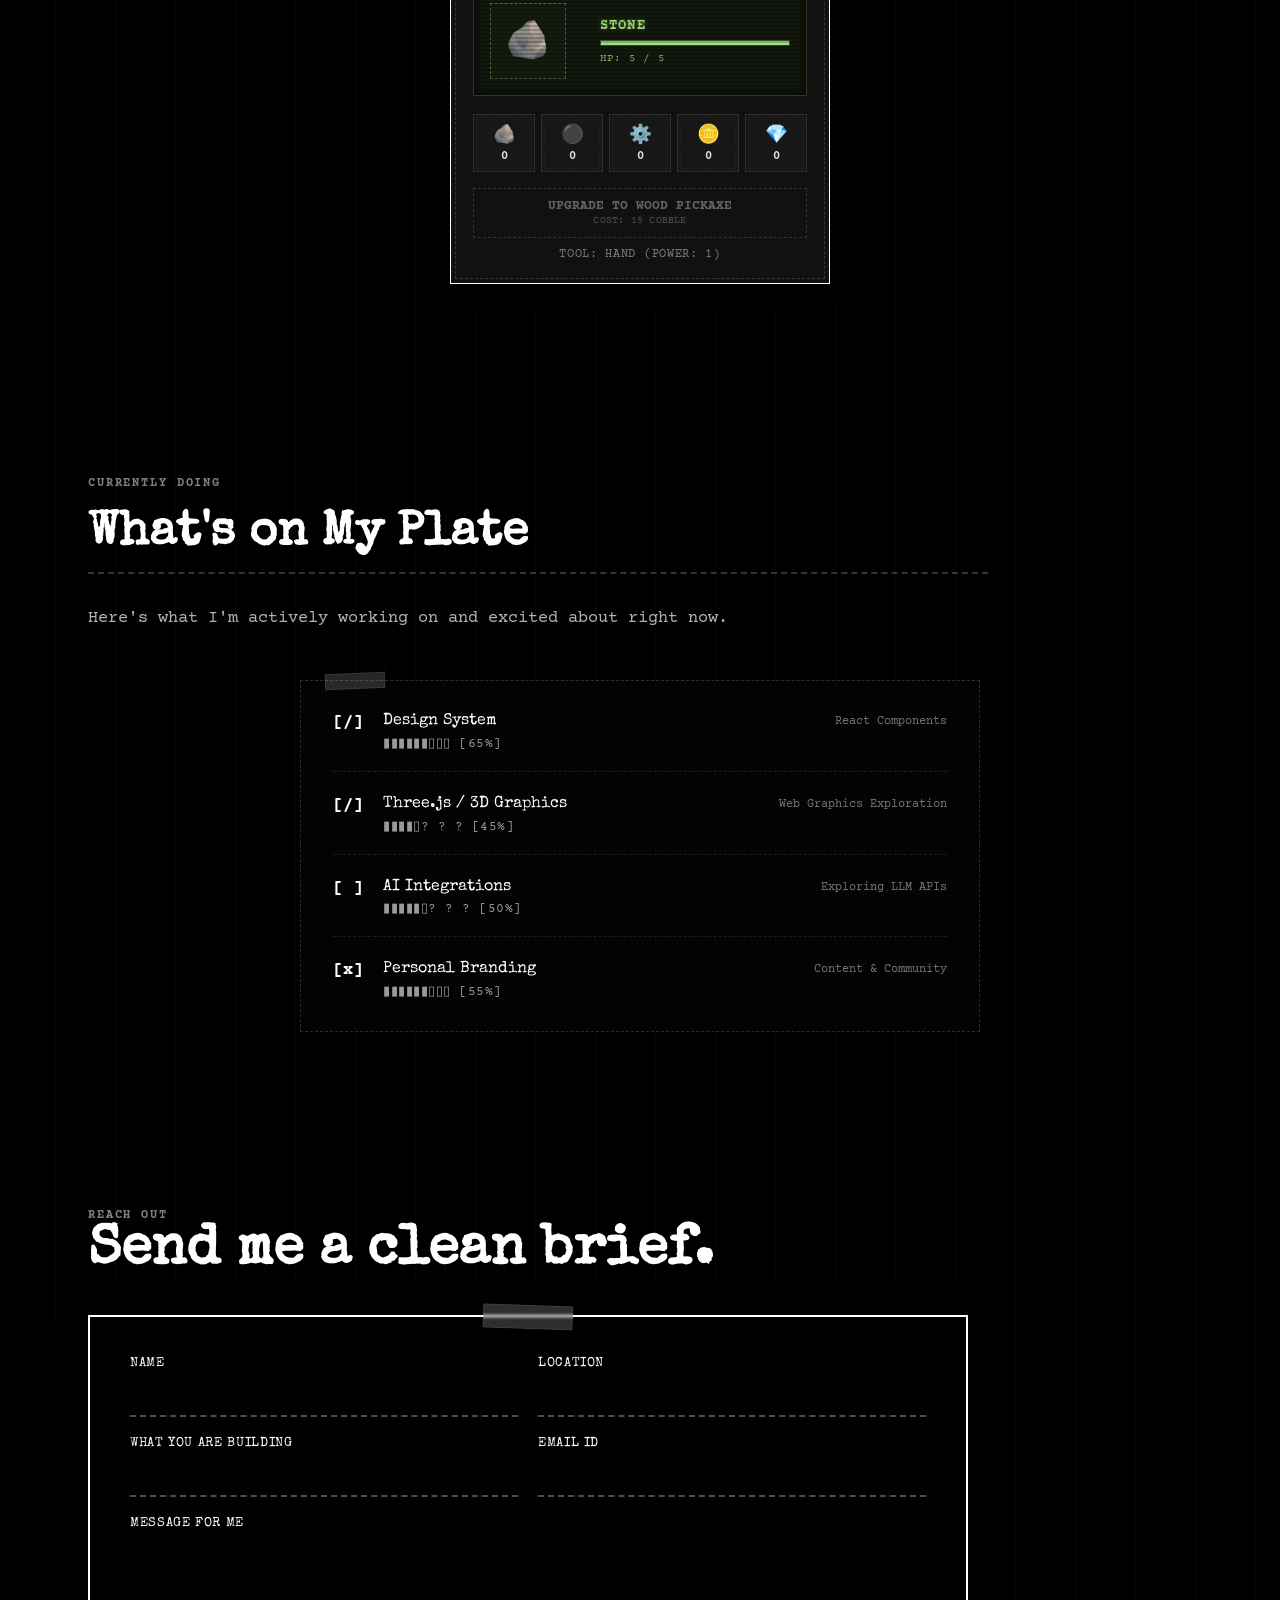
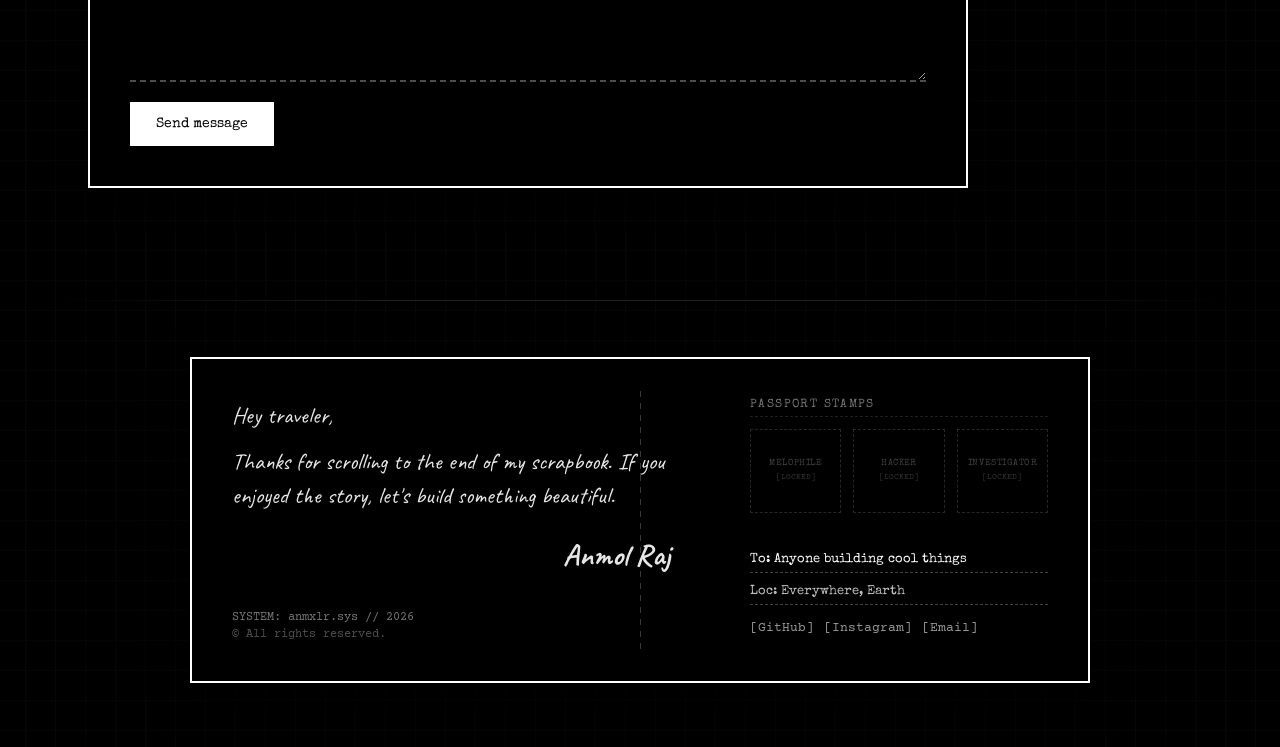
==== commit 1af1baa5: "added game" ====
--- a/about.html
+++ b/about.html
@@ -329,6 +329,74 @@
             </div>
         </section>
 
+        <!-- ── Minecraft Mini Game Section ────────────────────────────– -->
+        <section class="about-content-section" id="minecraft-section">
+            <div class="section-header">
+                <div class="section-kicker">Mini Game</div>
+                <h2 class="section-title">Pocket Miner</h2>
+                <p class="section-description">
+                    A tiny, lightweight clicker game. Click the block to mine resources, upgrade your tools, and craft the Nether Star!
+                </p>
+            </div>
+            
+            <div class="mc-console-wrapper">
+                <div class="mc-console">
+                    <!-- Screen Area -->
+                    <div class="mc-screen">
+                        <div class="mc-block-container">
+                            <div class="mc-block" id="mc-active-block">
+                                <div class="mc-block-cracks" id="mc-block-cracks"></div>
+                                <span class="mc-block-symbol" id="mc-block-symbol">🪨</span>
+                            </div>
+                        </div>
+                        <div class="mc-screen-stats">
+                            <div class="mc-block-name" id="mc-block-name">Stone</div>
+                            <div class="mc-block-hp-bar">
+                                <div class="mc-block-hp-fill" id="mc-block-hp-fill" style="width: 100%;"></div>
+                            </div>
+                            <div class="mc-block-hp-text" id="mc-block-hp-text">HP: 5 / 5</div>
+                        </div>
+                    </div>
+                    
+                    <!-- Controls Area -->
+                    <div class="mc-controls">
+                        <!-- Inventory Panel -->
+                        <div class="mc-inventory">
+                            <div class="mc-inv-slot" title="Cobblestone">
+                                <span class="mc-inv-icon">🪨</span>
+                                <span class="mc-inv-count" id="mc-count-cobble">0</span>
+                            </div>
+                            <div class="mc-inv-slot" title="Coal">
+                                <span class="mc-inv-icon">⚫</span>
+                                <span class="mc-inv-count" id="mc-count-coal">0</span>
+                            </div>
+                            <div class="mc-inv-slot" title="Iron">
+                                <span class="mc-inv-icon">⚙️</span>
+                                <span class="mc-inv-count" id="mc-count-iron">0</span>
+                            </div>
+                            <div class="mc-inv-slot" title="Gold">
+                                <span class="mc-inv-icon">🪙</span>
+                                <span class="mc-inv-count" id="mc-count-gold">0</span>
+                            </div>
+                            <div class="mc-inv-slot" title="Diamond">
+                                <span class="mc-inv-icon">💎</span>
+                                <span class="mc-inv-count" id="mc-count-diamond">0</span>
+                            </div>
+                        </div>
+                        
+                        <!-- Upgrade Action Panel -->
+                        <div class="mc-actions">
+                            <button class="mc-btn" id="mc-upgrade-btn" type="button">
+                                <span class="mc-btn-label">Upgrade Pickaxe</span>
+                                <span class="mc-btn-cost" id="mc-upgrade-cost">Cost: 10 Cobble</span>
+                            </button>
+                            <div class="mc-tool-info" id="mc-tool-info">Tool: Hand (Power: 1)</div>
+                        </div>
+                    </div>
+                </div>
+            </div>
+        </section>
+
         <!-- ── Currently Doing Section ────────────────────────────– -->
         <section class="about-content-section" id="currently-section">
             <img src="src/assets/images/about/decor/laptop.png" class="decor-image decor-currently-laptop" alt="" draggable="false">
--- a/src/about.css
+++ b/src/about.css
@@ -1973,4 +1973,363 @@
   section:hover .decor-image {
     opacity: 0.35;
   }
+}
+
+/* ── Minecraft Pocket Miner Mini Game ──────────────── */
+#minecraft-section {
+  display: flex;
+  flex-direction: column;
+  align-items: center;
+  justify-content: center;
+  width: 100%;
+}
+
+.mc-console-wrapper {
+  width: 100%;
+  max-width: 380px;
+  margin: 1.5rem auto 0;
+  display: flex;
+  justify-content: center;
+}
+
+.mc-console {
+  width: 100%;
+  padding: 22px;
+  border: 1.5px solid #ffffff;
+  border-radius: 0;
+  background: #111111;
+  box-shadow: 0 4px 12px rgba(0, 0, 0, 0.5);
+  position: relative;
+  overflow: visible;
+  transition: all 0.3s cubic-bezier(0.25, 0.8, 0.25, 1);
+}
+
+.mc-console::after {
+  content: '';
+  position: absolute;
+  inset: 4px;
+  border: 1px dashed rgba(255, 255, 255, 0.15);
+  pointer-events: none;
+}
+
+.mc-console:hover {
+  border-color: #ffffff;
+  box-shadow: 0 10px 25px rgba(255, 255, 255, 0.08);
+}
+
+/* LCD green-screen display */
+.mc-screen {
+  background: #12180e;
+  border: 1.5px solid #2e3b24;
+  color: #a4e07a;
+  padding: 16px;
+  display: flex;
+  align-items: center;
+  justify-content: space-between;
+  gap: 16px;
+  position: relative;
+  overflow: hidden;
+  box-shadow: inset 0 0 12px rgba(0, 0, 0, 0.8);
+}
+
+/* Retro green screen scanlines */
+.mc-screen::after {
+  content: '';
+  position: absolute;
+  inset: 0;
+  background: linear-gradient(rgba(18, 24, 14, 0) 50%, rgba(0, 0, 0, 0.2) 50%);
+  background-size: 100% 4px;
+  pointer-events: none;
+  z-index: 10;
+}
+
+.mc-block-container {
+  display: flex;
+  align-items: center;
+  justify-content: center;
+  z-index: 2;
+}
+
+.mc-block {
+  width: 76px;
+  height: 76px;
+  border: 1.5px dashed rgba(164, 224, 122, 0.4);
+  display: flex;
+  align-items: center;
+  justify-content: center;
+  font-size: 2.3rem;
+  cursor: pointer;
+  position: relative;
+  user-select: none;
+  background: rgba(164, 224, 122, 0.02);
+  transition: transform 0.05s ease, background-color 0.2s ease, border-color 0.2s ease;
+}
+
+.mc-block:hover {
+  background-color: rgba(164, 224, 122, 0.08);
+  border-color: rgba(164, 224, 122, 0.8);
+}
+
+.mc-block:active {
+  transform: scale(0.92);
+}
+
+.mc-block-cracks {
+  position: absolute;
+  inset: 0;
+  pointer-events: none;
+  opacity: 0;
+  background-size: cover;
+  transition: opacity 0.1s ease;
+  z-index: 3;
+}
+
+.mc-block-cracks.crack-light {
+  opacity: 0.55;
+  background-image: url("data:image/svg+xml,%3Csvg xmlns='http://www.w3.org/2000/svg' width='60' height='60' viewBox='0 0 60 60'%3E%3Cpath d='M 10 10 L 25 30 L 30 50' fill='none' stroke='%23a4e07a' stroke-width='2' stroke-linecap='round'/%3E%3C/svg%3E");
+}
+
+.mc-block-cracks.crack-medium {
+  opacity: 0.75;
+  background-image: url("data:image/svg+xml,%3Csvg xmlns='http://www.w3.org/2000/svg' width='60' height='60' viewBox='0 0 60 60'%3E%3Cpath d='M 10 10 L 25 30 L 30 50 M 50 10 L 35 30 L 30 50 M 25 30 L 5 35' fill='none' stroke='%23a4e07a' stroke-width='2' stroke-linecap='round'/%3E%3C/svg%3E");
+}
+
+.mc-block-cracks.crack-heavy {
+  opacity: 0.95;
+  background-image: url("data:image/svg+xml,%3Csvg xmlns='http://www.w3.org/2000/svg' width='60' height='60' viewBox='0 0 60 60'%3E%3Cpath d='M 10 10 L 25 30 L 30 50 M 50 10 L 35 30 L 30 50 M 25 30 L 5 35 M 35 30 L 55 35 M 30 50 L 35 58 L 25 58' fill='none' stroke='%23a4e07a' stroke-width='2.5' stroke-linecap='round'/%3E%3C/svg%3E");
+}
+
+.mc-block-symbol {
+  display: block;
+  z-index: 1;
+  transition: transform 0.2s cubic-bezier(0.18, 0.89, 0.32, 1.28);
+}
+
+.mc-screen-stats {
+  display: flex;
+  flex-direction: column;
+  gap: 6px;
+  flex-grow: 1;
+  max-width: 190px;
+  font-family: 'Courier Prime', Courier, monospace;
+  z-index: 2;
+}
+
+.mc-block-name {
+  font-size: 0.9rem;
+  font-weight: 700;
+  text-transform: uppercase;
+  letter-spacing: 0.08em;
+  color: #a4e07a;
+  text-shadow: 0 0 4px rgba(164, 224, 122, 0.4);
+}
+
+.mc-block-hp-bar {
+  width: 100%;
+  height: 6px;
+  background: #182213;
+  border: 1px solid #3d5032;
+  overflow: hidden;
+  position: relative;
+}
+
+.mc-block-hp-fill {
+  height: 100%;
+  background: #a4e07a;
+  box-shadow: 0 0 6px #a4e07a;
+  transition: width 0.1s ease-out;
+}
+
+.mc-block-hp-text {
+  font-size: 0.7rem;
+  opacity: 0.8;
+  letter-spacing: 0.02em;
+}
+
+/* Controls and buttons */
+.mc-controls {
+  margin-top: 18px;
+  display: flex;
+  flex-direction: column;
+  gap: 16px;
+}
+
+.mc-inventory {
+  display: grid;
+  grid-template-columns: repeat(5, 1fr);
+  gap: 6px;
+}
+
+.mc-inv-slot {
+  display: flex;
+  flex-direction: column;
+  align-items: center;
+  justify-content: center;
+  background: #171717;
+  border: 1px solid rgba(255, 255, 255, 0.1);
+  padding: 8px 4px;
+  border-radius: 0;
+  position: relative;
+  transition: border-color 0.25s ease, background-color 0.25s ease;
+}
+
+.mc-inv-slot::after {
+  content: '';
+  position: absolute;
+  inset: 2px;
+  border: 1px dashed rgba(255, 255, 255, 0.04);
+  pointer-events: none;
+}
+
+.mc-inv-slot:hover {
+  border-color: rgba(255, 255, 255, 0.35);
+  background: #1f1f1f;
+}
+
+.mc-inv-icon {
+  font-size: 1.15rem;
+}
+
+.mc-inv-count {
+  font-size: 0.72rem;
+  font-family: 'Courier Prime', Courier, monospace;
+  font-weight: 700;
+  color: rgba(255, 255, 255, 0.85);
+  margin-top: 4px;
+}
+
+.mc-actions {
+  display: flex;
+  flex-direction: column;
+  gap: 6px;
+}
+
+.mc-btn {
+  width: 100%;
+  padding: 10px;
+  background: transparent;
+  border: 1px dashed rgba(255, 255, 255, 0.4);
+  color: #ffffff;
+  cursor: pointer;
+  font-family: 'Courier Prime', Courier, monospace;
+  font-weight: 700;
+  text-transform: uppercase;
+  transition: all 0.3s cubic-bezier(0.22, 1, 0.36, 1);
+  border-radius: 0;
+  position: relative;
+  display: flex;
+  flex-direction: column;
+  align-items: center;
+  justify-content: center;
+}
+
+.mc-btn.afford {
+  border: 1.5px solid #ffffff;
+  background: rgba(255, 255, 255, 0.04);
+}
+
+.mc-btn.afford:hover {
+  background: #ffffff;
+  color: #000000;
+  border-style: solid;
+}
+
+.mc-btn.afford:active {
+  transform: translateY(1px);
+}
+
+.mc-btn:disabled:not(.afford) {
+  opacity: 0.35;
+  cursor: not-allowed;
+}
+
+.mc-btn-label {
+  font-size: 0.82rem;
+}
+
+.mc-btn-cost {
+  font-size: 0.65rem;
+  margin-top: 2px;
+  opacity: 0.8;
+  font-weight: normal;
+  letter-spacing: 0.02em;
+}
+
+.mc-btn.afford:hover .mc-btn-cost {
+  color: #000000;
+}
+
+.mc-tool-info {
+  font-size: 0.72rem;
+  text-align: center;
+  font-family: 'Courier Prime', Courier, monospace;
+  color: rgba(255, 255, 255, 0.45);
+  text-transform: uppercase;
+  letter-spacing: 0.06em;
+  margin-top: 4px;
+}
+
+/* Animations & Particles */
+@keyframes mc-shake {
+  0% { transform: translate(0, 0) rotate(0deg); }
+  20% { transform: translate(-3px, 1px) rotate(-1.5deg); }
+  40% { transform: translate(2px, -1.5px) rotate(1deg); }
+  60% { transform: translate(-2px, 2px) rotate(-0.5deg); }
+  80% { transform: translate(2px, 1px) rotate(1.5deg); }
+  100% { transform: translate(0, 0) rotate(0deg); }
+}
+
+.mc-block.shake {
+  animation: mc-shake 0.15s ease-in-out;
+}
+
+@keyframes mc-particle-fade {
+  0% {
+    transform: translate(0, 0) scale(1) rotate(0deg);
+    opacity: 1;
+  }
+  100% {
+    transform: translate(var(--dx), var(--dy)) scale(0) rotate(var(--rot));
+    opacity: 0;
+  }
+}
+
+.mc-particle {
+  position: absolute;
+  width: 6px;
+  height: 6px;
+  background-color: var(--color);
+  pointer-events: none;
+  z-index: 5;
+  animation: mc-particle-fade 0.6s cubic-bezier(0.1, 0.8, 0.3, 1) forwards;
+}
+
+@keyframes mc-float-up {
+  0% {
+    transform: translateY(0);
+    opacity: 1;
+  }
+  100% {
+    transform: translateY(-35px);
+    opacity: 0;
+  }
+}
+
+.mc-floating-text {
+  position: absolute;
+  color: #a4e07a;
+  font-family: 'Courier Prime', Courier, monospace;
+  font-weight: 700;
+  font-size: 0.82rem;
+  pointer-events: none;
+  z-index: 15;
+  text-shadow: 0 0 3px rgba(164, 224, 122, 0.6);
+  animation: mc-float-up 0.8s cubic-bezier(0.16, 1, 0.3, 1) forwards;
+}
+
+@media (max-width: 480px) {
+  .mc-console-wrapper {
+    max-width: 100%;
+    padding: 0 10px;
+  }
 }
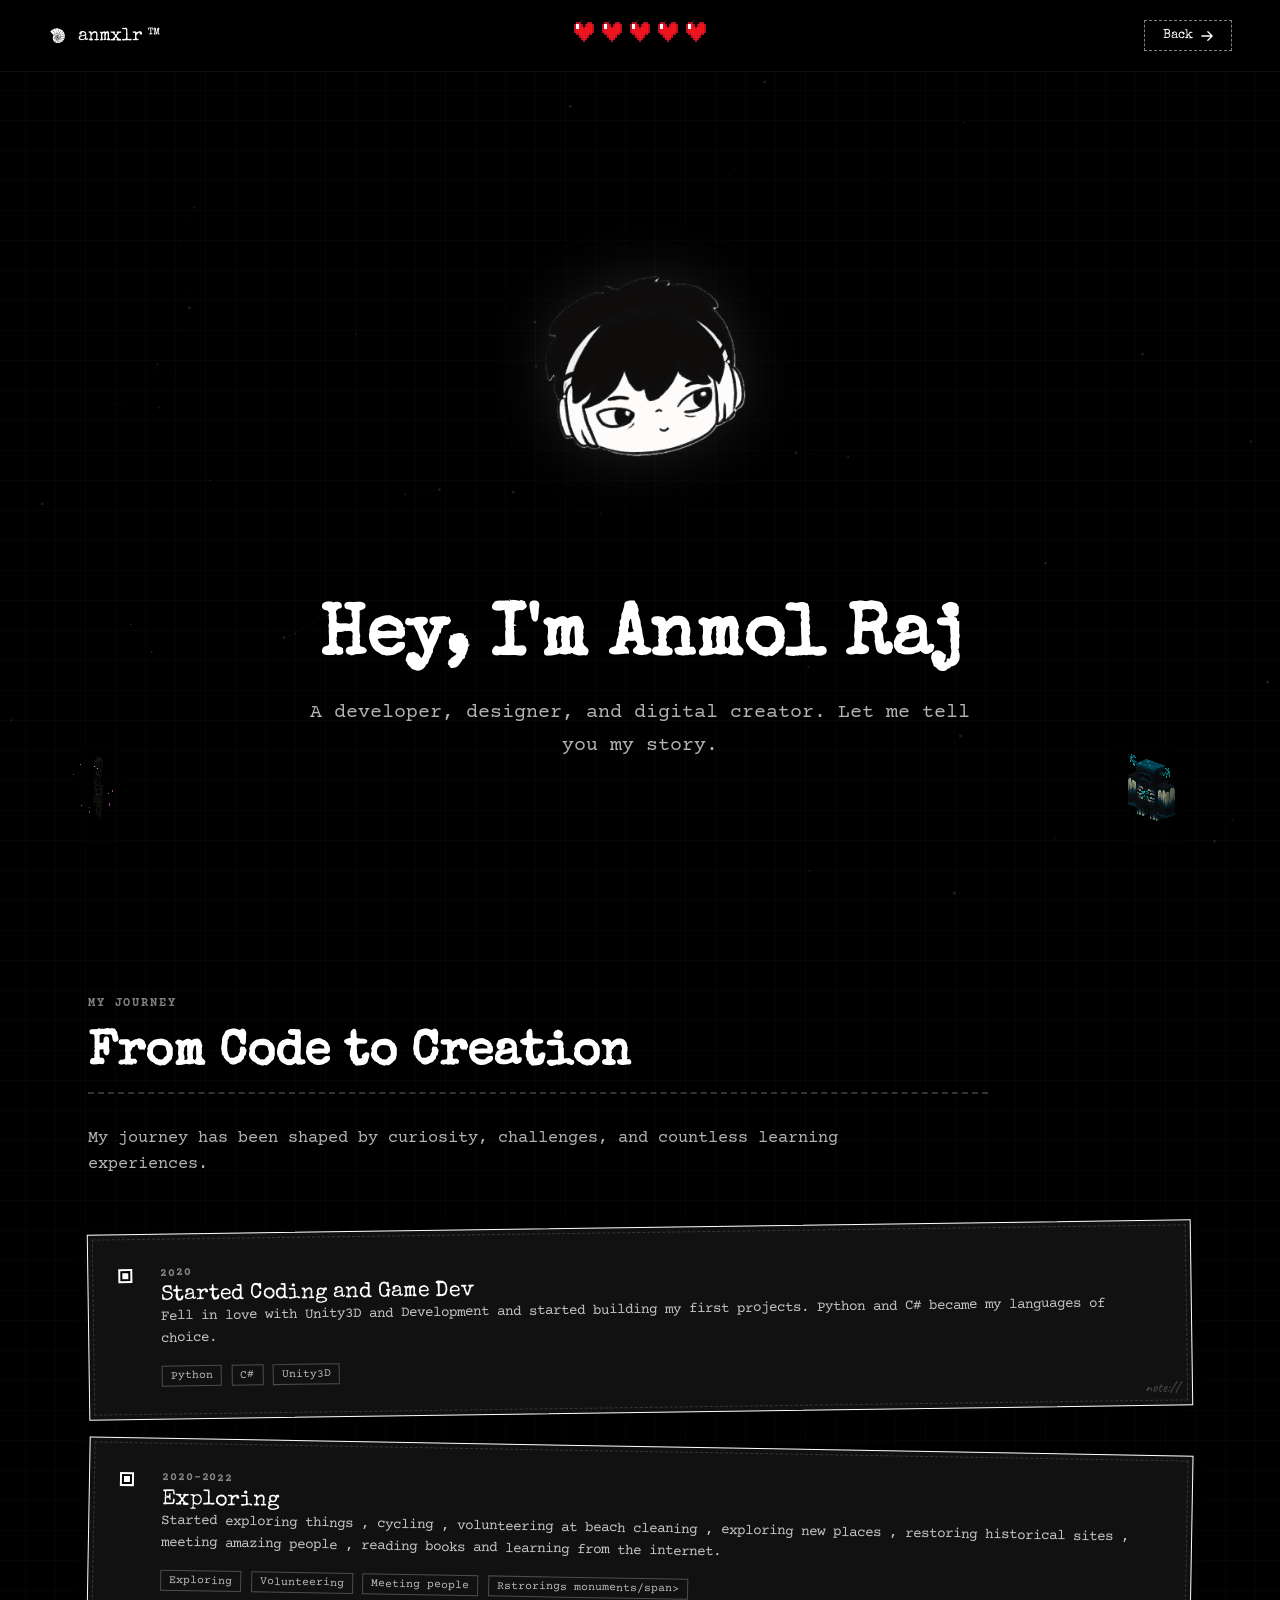
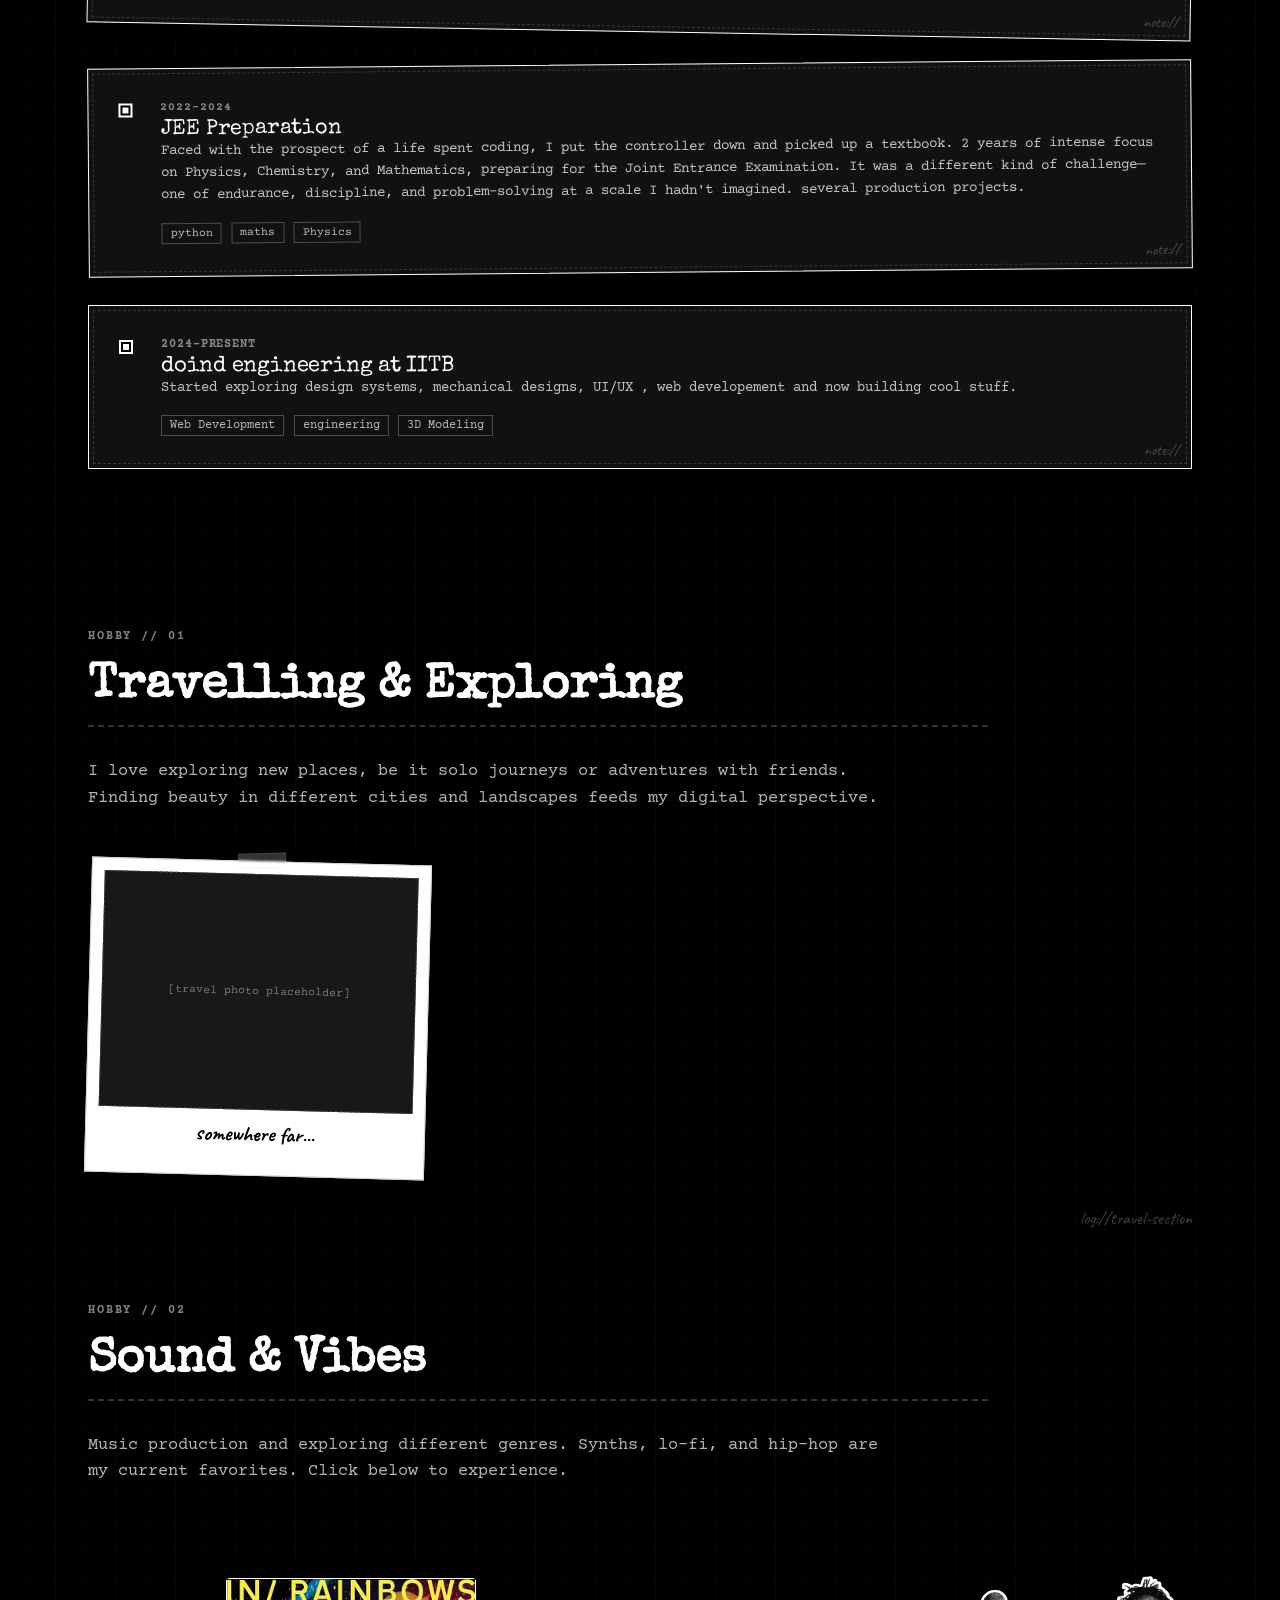
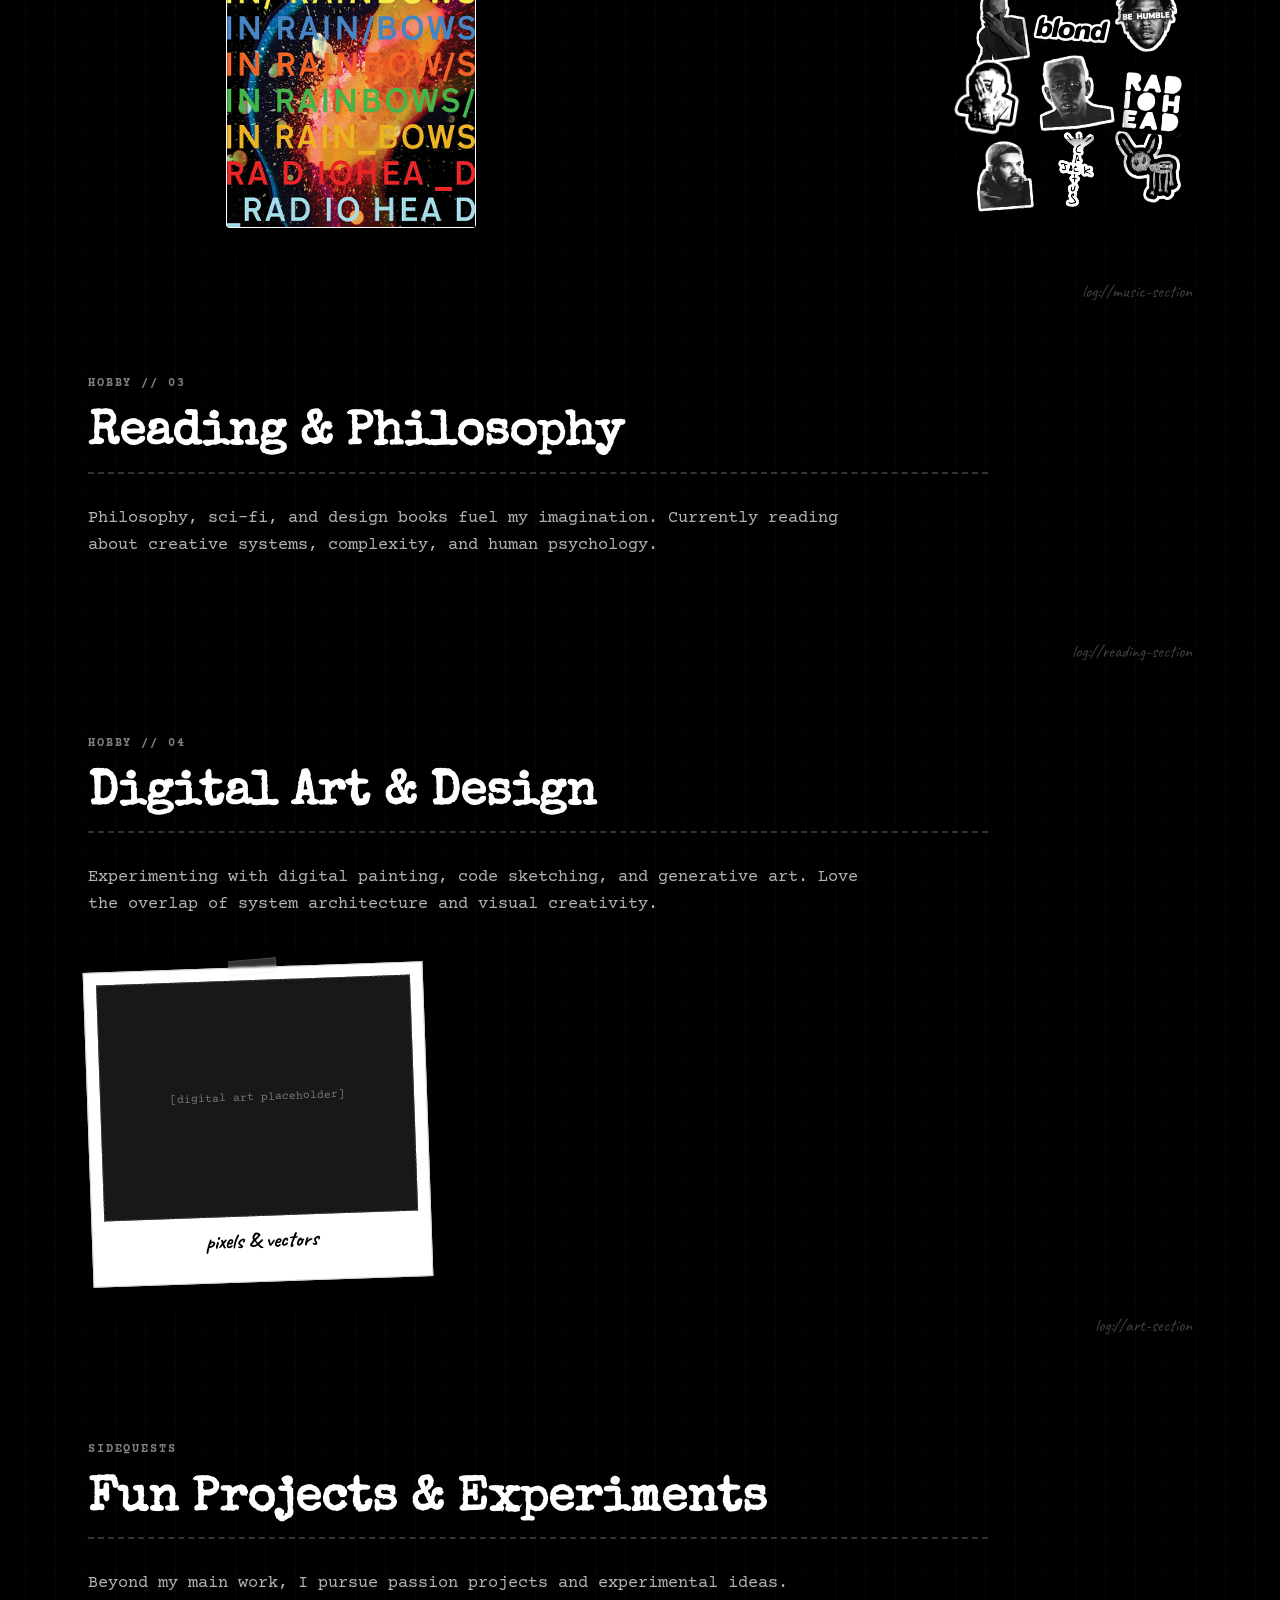
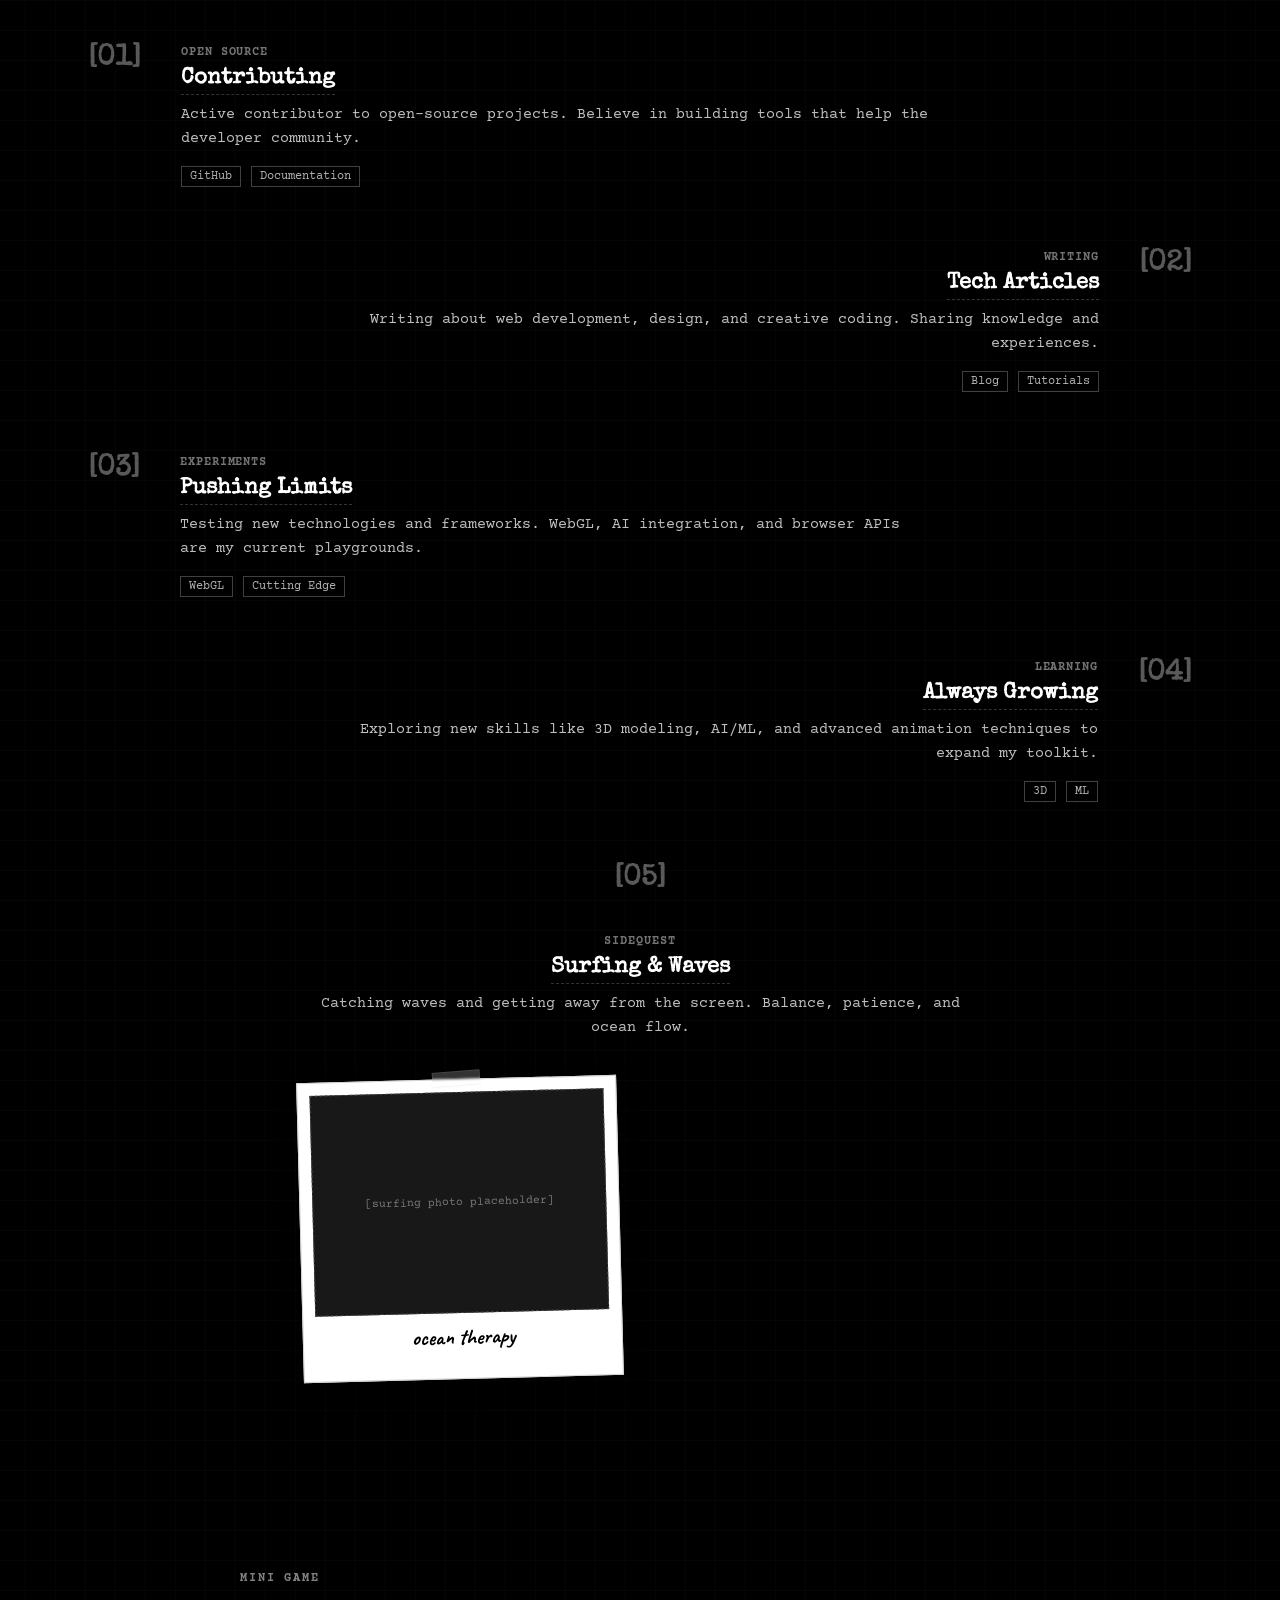
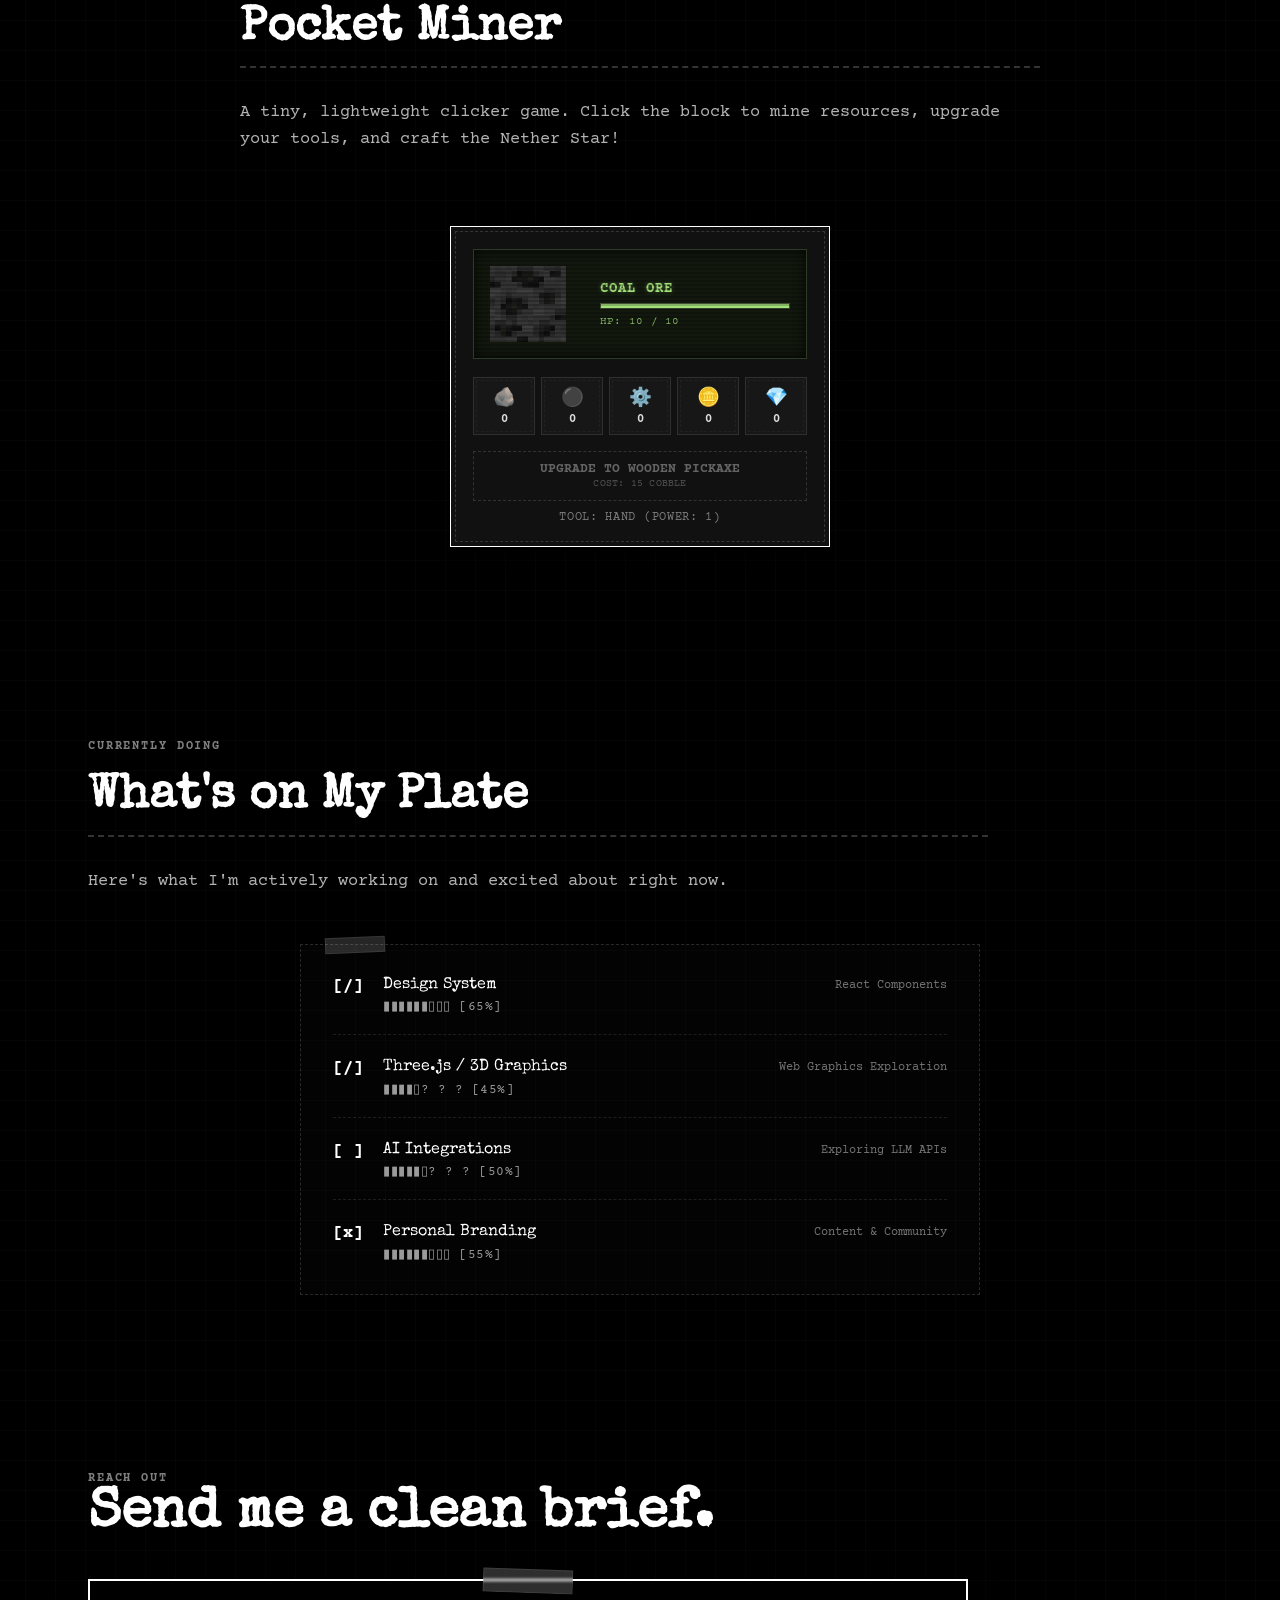
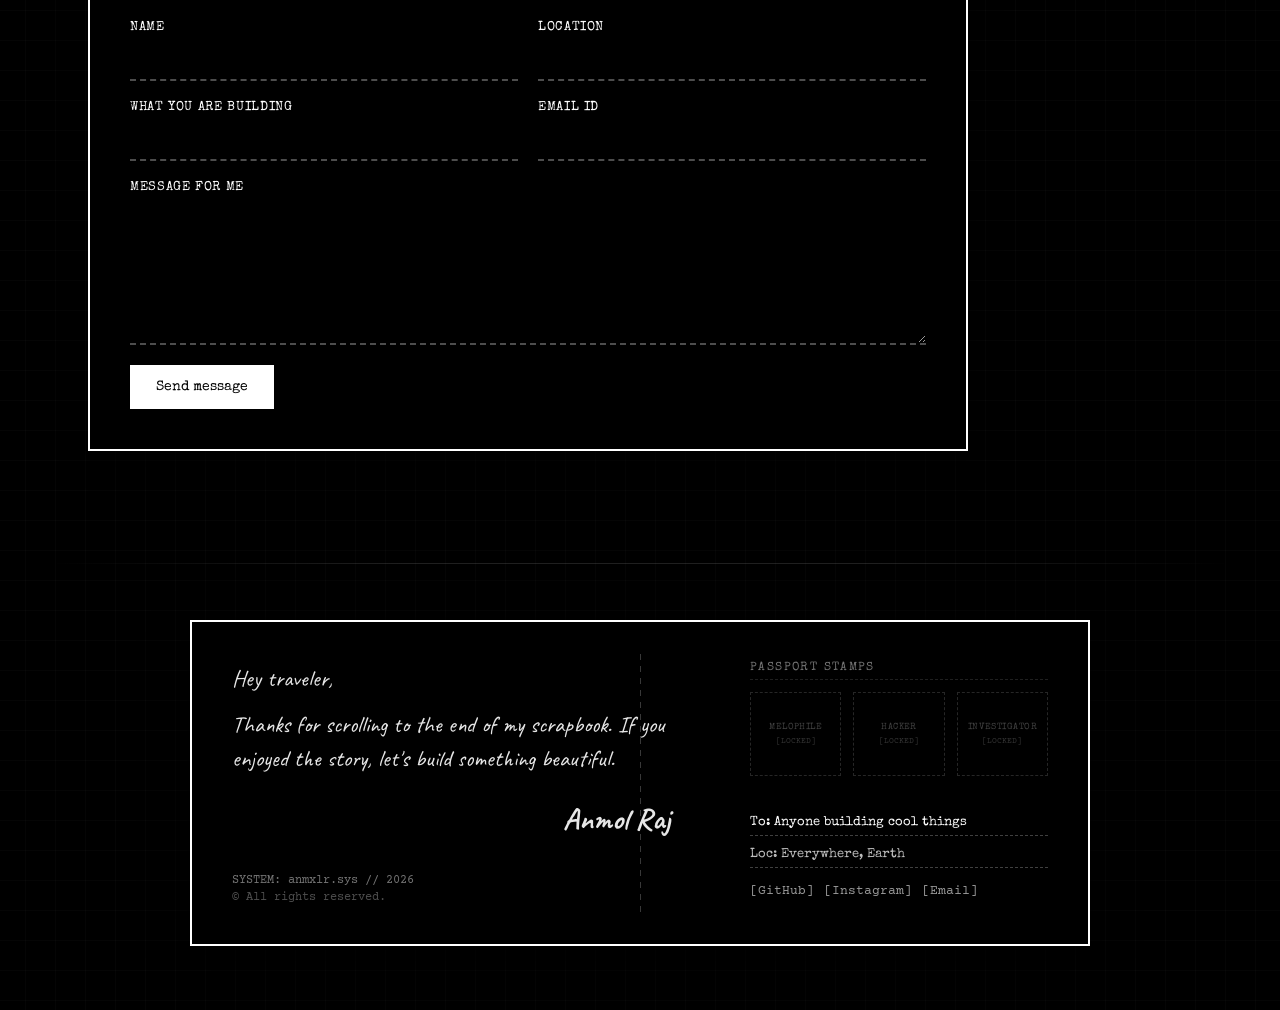
==== commit 22c36356: "added minecraft UI elements" ====
--- a/about.html
+++ b/about.html
@@ -42,8 +42,10 @@
 
         <!-- ── Hero Section ────────────────────────────── -->
         <section class="about-hero" id="about-hero">
-            <img src="src/assets/images/about/decor/cofee.png" class="decor-image decor-coffee" alt="" draggable="false">
-            <img src="src/assets/images/about/decor/leaf.png" class="decor-image decor-hero-leaf" alt="" draggable="false">
+            <img src="src/assets/images/about/decor/cofee.png" class="decor-image decor-coffee" alt=""
+                draggable="false">
+            <img src="src/assets/images/about/decor/leaf.png" class="decor-image decor-hero-leaf" alt=""
+                draggable="false">
             <div class="hero-animated-container">
                 <img id="animated-me" class="hero-animated-image" src="src/assets/images/about/1.PNG"
                     alt="Animated portrait">
@@ -56,7 +58,8 @@
 
         <!-- ── My Journey Section ────────────────────────────– -->
         <section class="about-content-section" id="journey-section">
-            <img src="src/assets/images/about/decor/laptop.png" class="decor-image decor-laptop" alt="" draggable="false">
+            <img src="src/assets/images/about/decor/laptop.png" class="decor-image decor-laptop" alt=""
+                draggable="false">
             <div class="section-header">
                 <div class="section-kicker">My Journey</div>
                 <h2 class="section-title">From Code to Creation</h2>
@@ -68,44 +71,67 @@
                 <div class="content-card">
                     <div class="timeline-item">
                         <div class="card-label">2020</div>
-                        <div class="card-title">Started Coding</div>
+                        <div class="card-title">Started Coding and Game Dev</div>
                         <div class="card-description">
-                            Fell in love with web development and started building my first projects. Python and
-                            JavaScript became my languages of choice.
+                            Fell in love with Unity3D and Development and started building my first projects. Python and
+                            C# became my languages of choice.
                         </div>
                         <div class="card-tags">
                             <span class="tag">Python</span>
-                            <span class="tag">JavaScript</span>
+                            <span class="tag">C#</span>
+                            <span class="tag">Unity3D</span>
                         </div>
                     </div>
                 </div>
                 <div class="content-card">
                     <div class="timeline-item">
-                        <div class="card-label">2021-2022</div>
-                        <div class="card-title">Full Stack Development</div>
+                        <div class="card-label">2020-2022</div>
+                        <div class="card-title">Exploring</div>
                         <div class="card-description">
-                            Dived deep into full-stack development, learning React, Node.js, and database design. Built
-                            several production projects.
+                            Started exploring things , cycling , volunteering at beach cleaning , exploring new places ,
+                            restoring historical sites , meeting amazing people , reading books and learning from the
+                            internet.
                         </div>
                         <div class="card-tags">
-                            <span class="tag">React</span>
-                            <span class="tag">Node.js</span>
-                            <span class="tag">MongoDB</span>
+                            <span class="tag">Exploring</span>
+                            <span class="tag">Volunteering</span>
+                            <span class="tag">Meeting people</span>
+                            <span class="tag">Rstrorings monuments/span>
                         </div>
                     </div>
                 </div>
                 <div class="content-card">
                     <div class="timeline-item">
-                        <div class="card-label">2023-2024</div>
-                        <div class="card-title">Design & UI Focus</div>
+                        <div class="card-label">2022-2024</div>
+                        <div class="card-title">JEE Preparation</div>
                         <div class="card-description">
-                            Started exploring design systems, animations, and creating beautiful user experiences.
-                            Merged creativity with engineering.
+                            Faced with the prospect of a life spent coding, I put the controller down and picked up a
+                            textbook. 2 years of intense focus on Physics, Chemistry, and Mathematics, preparing for the
+                            Joint Entrance Examination. It was a different kind of challenge—one of endurance,
+                            discipline,
+                            and problem-solving at a scale I hadn't imagined.
+                            several production projects.
                         </div>
                         <div class="card-tags">
-                            <span class="tag">UI/UX</span>
-                            <span class="tag">Animations</span>
-                            <span class="tag">Design Systems</span>
+                            <span class="tag">python</span>
+                            <span class="tag">maths</span>
+                            <span class="tag">Physics</span>
+                        </div>
+                    </div>
+                </div>
+
+                <div class="content-card">
+                    <div class="timeline-item">
+                        <div class="card-label">2024-Present</div>
+                        <div class="card-title">doind engineering at IITB</div>
+                        <div class="card-description">
+                            Started exploring design systems, mechanical designs, UI/UX , web developement and now
+                            building cool stuff.
+                        </div>
+                        <div class="card-tags">
+                            <span class="tag">Web Development</span>
+                            <span class="tag">engineering</span>
+                            <span class="tag">3D Modeling</span>
                         </div>
                     </div>
                 </div>
@@ -137,10 +163,14 @@
 
         <!-- ── Music Section ────────────────────────────– -->
         <section class="about-content-section hobby-section music-section" id="music-section">
-            <img src="src/assets/images/about/decor/cassete.png" class="decor-image decor-cassette" alt="" draggable="false">
-            <img src="src/assets/images/about/decor/guitar.png" class="decor-image decor-guitar" alt="" draggable="false">
-            <img src="src/assets/images/about/decor/guitar-2.png" class="decor-image decor-guitar2" alt="" draggable="false">
-            <img src="src/assets/images/about/decor/headphone.png" class="decor-image decor-headphone" alt="" draggable="false">
+            <img src="src/assets/images/about/decor/cassete.png" class="decor-image decor-cassette" alt=""
+                draggable="false">
+            <img src="src/assets/images/about/decor/guitar.png" class="decor-image decor-guitar" alt=""
+                draggable="false">
+            <img src="src/assets/images/about/decor/guitar-2.png" class="decor-image decor-guitar2" alt=""
+                draggable="false">
+            <img src="src/assets/images/about/decor/headphone.png" class="decor-image decor-headphone" alt=""
+                draggable="false">
             <div class="section-header">
                 <div class="section-kicker">Hobby // 02</div>
                 <h2 class="section-title">Sound & Vibes</h2>
@@ -235,7 +265,8 @@
 
         <!-- ── Sidequests Section ────────────────────────────– -->
         <section class="about-content-section" id="sidequests-section">
-            <img src="src/assets/images/about/decor/dumbell.png" class="decor-image decor-dumbell" alt="" draggable="false">
+            <img src="src/assets/images/about/decor/dumbell.png" class="decor-image decor-dumbell" alt=""
+                draggable="false">
             <img src="src/assets/images/about/decor/leaf.png" class="decor-image decor-leaf" alt="" draggable="false">
             <div class="section-header">
                 <div class="section-kicker">Sidequests</div>
@@ -335,10 +366,11 @@
                 <div class="section-kicker">Mini Game</div>
                 <h2 class="section-title">Pocket Miner</h2>
                 <p class="section-description">
-                    A tiny, lightweight clicker game. Click the block to mine resources, upgrade your tools, and craft the Nether Star!
-                </p>
-            </div>
-            
+                    A tiny, lightweight clicker game. Click the block to mine resources, upgrade your tools, and craft
+                    the Nether Star!
+                </p>
+            </div>
+
             <div class="mc-console-wrapper">
                 <div class="mc-console">
                     <!-- Screen Area -->
@@ -357,7 +389,7 @@
                             <div class="mc-block-hp-text" id="mc-block-hp-text">HP: 5 / 5</div>
                         </div>
                     </div>
-                    
+
                     <!-- Controls Area -->
                     <div class="mc-controls">
                         <!-- Inventory Panel -->
@@ -383,7 +415,7 @@
                                 <span class="mc-inv-count" id="mc-count-diamond">0</span>
                             </div>
                         </div>
-                        
+
                         <!-- Upgrade Action Panel -->
                         <div class="mc-actions">
                             <button class="mc-btn" id="mc-upgrade-btn" type="button">
@@ -399,8 +431,10 @@
 
         <!-- ── Currently Doing Section ────────────────────────────– -->
         <section class="about-content-section" id="currently-section">
-            <img src="src/assets/images/about/decor/laptop.png" class="decor-image decor-currently-laptop" alt="" draggable="false">
-            <img src="src/assets/images/about/decor/brain.png" class="decor-image decor-currently-brain" alt="" draggable="false">
+            <img src="src/assets/images/about/decor/laptop.png" class="decor-image decor-currently-laptop" alt=""
+                draggable="false">
+            <img src="src/assets/images/about/decor/brain.png" class="decor-image decor-currently-brain" alt=""
+                draggable="false">
             <div class="section-header">
                 <div class="section-kicker">Currently Doing</div>
                 <h2 class="section-title">What's on My Plate</h2>
@@ -456,7 +490,8 @@
         <!-- Reach Out Section -->
         <section class="reach-section" id="reach-section">
             <img src="src/assets/images/about/decor/moeny.png" class="decor-image decor-money" alt="" draggable="false">
-            <img src="src/assets/images/about/decor/plane.png" class="decor-image decor-reach-plane" alt="" draggable="false">
+            <img src="src/assets/images/about/decor/plane.png" class="decor-image decor-reach-plane" alt=""
+                draggable="false">
             <div class="section-kicker">Reach Out</div>
             <h2 class="reach-title">Send me a clean brief.</h2>
             <form class="reach-form" id="reach-form">
--- a/src/about.css
+++ b/src/about.css
@@ -2053,7 +2053,6 @@
 .mc-block {
   width: 76px;
   height: 76px;
-  border: 1.5px dashed rgba(164, 224, 122, 0.4);
   display: flex;
   align-items: center;
   justify-content: center;
@@ -2061,13 +2060,11 @@
   cursor: pointer;
   position: relative;
   user-select: none;
-  background: rgba(164, 224, 122, 0.02);
-  transition: transform 0.05s ease, background-color 0.2s ease, border-color 0.2s ease;
+  transition: transform 0.05s ease, filter 0.2s ease;
 }
 
 .mc-block:hover {
-  background-color: rgba(164, 224, 122, 0.08);
-  border-color: rgba(164, 224, 122, 0.8);
+  filter: brightness(1.12);
 }
 
 .mc-block:active {
@@ -2101,6 +2098,8 @@
 
 .mc-block-symbol {
   display: block;
+  width: 100%;
+  height: 100%;
   z-index: 1;
   transition: transform 0.2s cubic-bezier(0.18, 0.89, 0.32, 1.28);
 }
@@ -2188,6 +2187,17 @@
 
 .mc-inv-icon {
   font-size: 1.15rem;
+  display: flex;
+  align-items: center;
+  justify-content: center;
+}
+
+.mc-inv-icon img {
+  width: 24px;
+  height: 24px;
+  object-fit: contain;
+  image-rendering: pixelated;
+  pointer-events: none;
 }
 
 .mc-inv-count {
@@ -2332,4 +2342,120 @@
     max-width: 100%;
     padding: 0 10px;
   }
+}
+
+/* ── Minecraft HUD & Game Over Screen ──────────────── */
+#mc-health-bar {
+  position: fixed;
+  top: 20px;
+  left: 50%;
+  transform: translateX(-50%);
+  z-index: 10005;
+  display: flex;
+  gap: 4px;
+}
+
+.mc-heart-invincible {
+  animation: mc-heart-flash 0.15s infinite;
+}
+
+@keyframes mc-heart-flash {
+  0%, 100% { opacity: 1; }
+  50% { opacity: 0.35; }
+}
+
+#mc-hit-flash {
+  position: fixed;
+  inset: 0;
+  background: rgba(180, 0, 0, 0.45);
+  pointer-events: none;
+  opacity: 0;
+  z-index: 10008;
+  transition: opacity 0.08s ease;
+}
+
+#mc-gameover-overlay {
+  position: fixed;
+  inset: 0;
+  background: rgba(45, 0, 0, 0.85);
+  z-index: 10010;
+  display: flex;
+  flex-direction: column;
+  align-items: center;
+  justify-content: center;
+  opacity: 0;
+  pointer-events: none;
+  transition: opacity 0.5s ease;
+  text-align: center;
+  padding: 20px;
+}
+
+#mc-gameover-overlay.visible {
+  opacity: 1;
+  pointer-events: auto;
+}
+
+.mc-go-title {
+  font-size: clamp(3rem, 8vw, 5.5rem);
+  color: #ff2222;
+  text-shadow: 4px 4px 0px #300000;
+  font-family: 'Special Elite', Courier, monospace;
+  font-weight: 700;
+  margin-bottom: 12px;
+  letter-spacing: -0.02em;
+  animation: mc-go-pulse 1.5s infinite alternate;
+}
+
+@keyframes mc-go-pulse {
+  0% { transform: scale(0.98); text-shadow: 3px 3px 0px #200000; }
+  100% { transform: scale(1.02); text-shadow: 5px 5px 0px #400000; }
+}
+
+.mc-go-sub {
+  font-size: clamp(1rem, 3vw, 1.4rem);
+  color: rgba(255, 255, 255, 0.85);
+  margin-bottom: 35px;
+  font-family: 'Courier Prime', Courier, monospace;
+}
+
+.mc-go-btn {
+  padding: 12px 28px;
+  background: #5a5a5a;
+  border: 3px solid #000000;
+  color: #ffffff;
+  font-size: 1.1rem;
+  font-weight: bold;
+  cursor: pointer;
+  font-family: 'Courier Prime', Courier, monospace;
+  text-transform: uppercase;
+  box-shadow: inset -3px -3px 0px #2e2e2e, inset 3px 3px 0px #8e8e8e;
+  border-radius: 0;
+  transition: background 0.15s, transform 0.05s;
+}
+
+.mc-go-btn:hover {
+  background: #707070;
+  border-color: #ffffff;
+}
+
+.mc-go-btn:active {
+  transform: scale(0.98);
+}
+
+.mc-mob {
+  position: fixed;
+  z-index: 10002;
+  pointer-events: none;
+  image-rendering: pixelated;
+  filter: drop-shadow(0 4px 10px rgba(0, 0, 0, 0.6));
+  display: block;
+}
+
+#mc-block-symbol img {
+  width: 100%;
+  height: 100%;
+  object-fit: cover;
+  image-rendering: pixelated;
+  pointer-events: none;
+  display: block;
 }
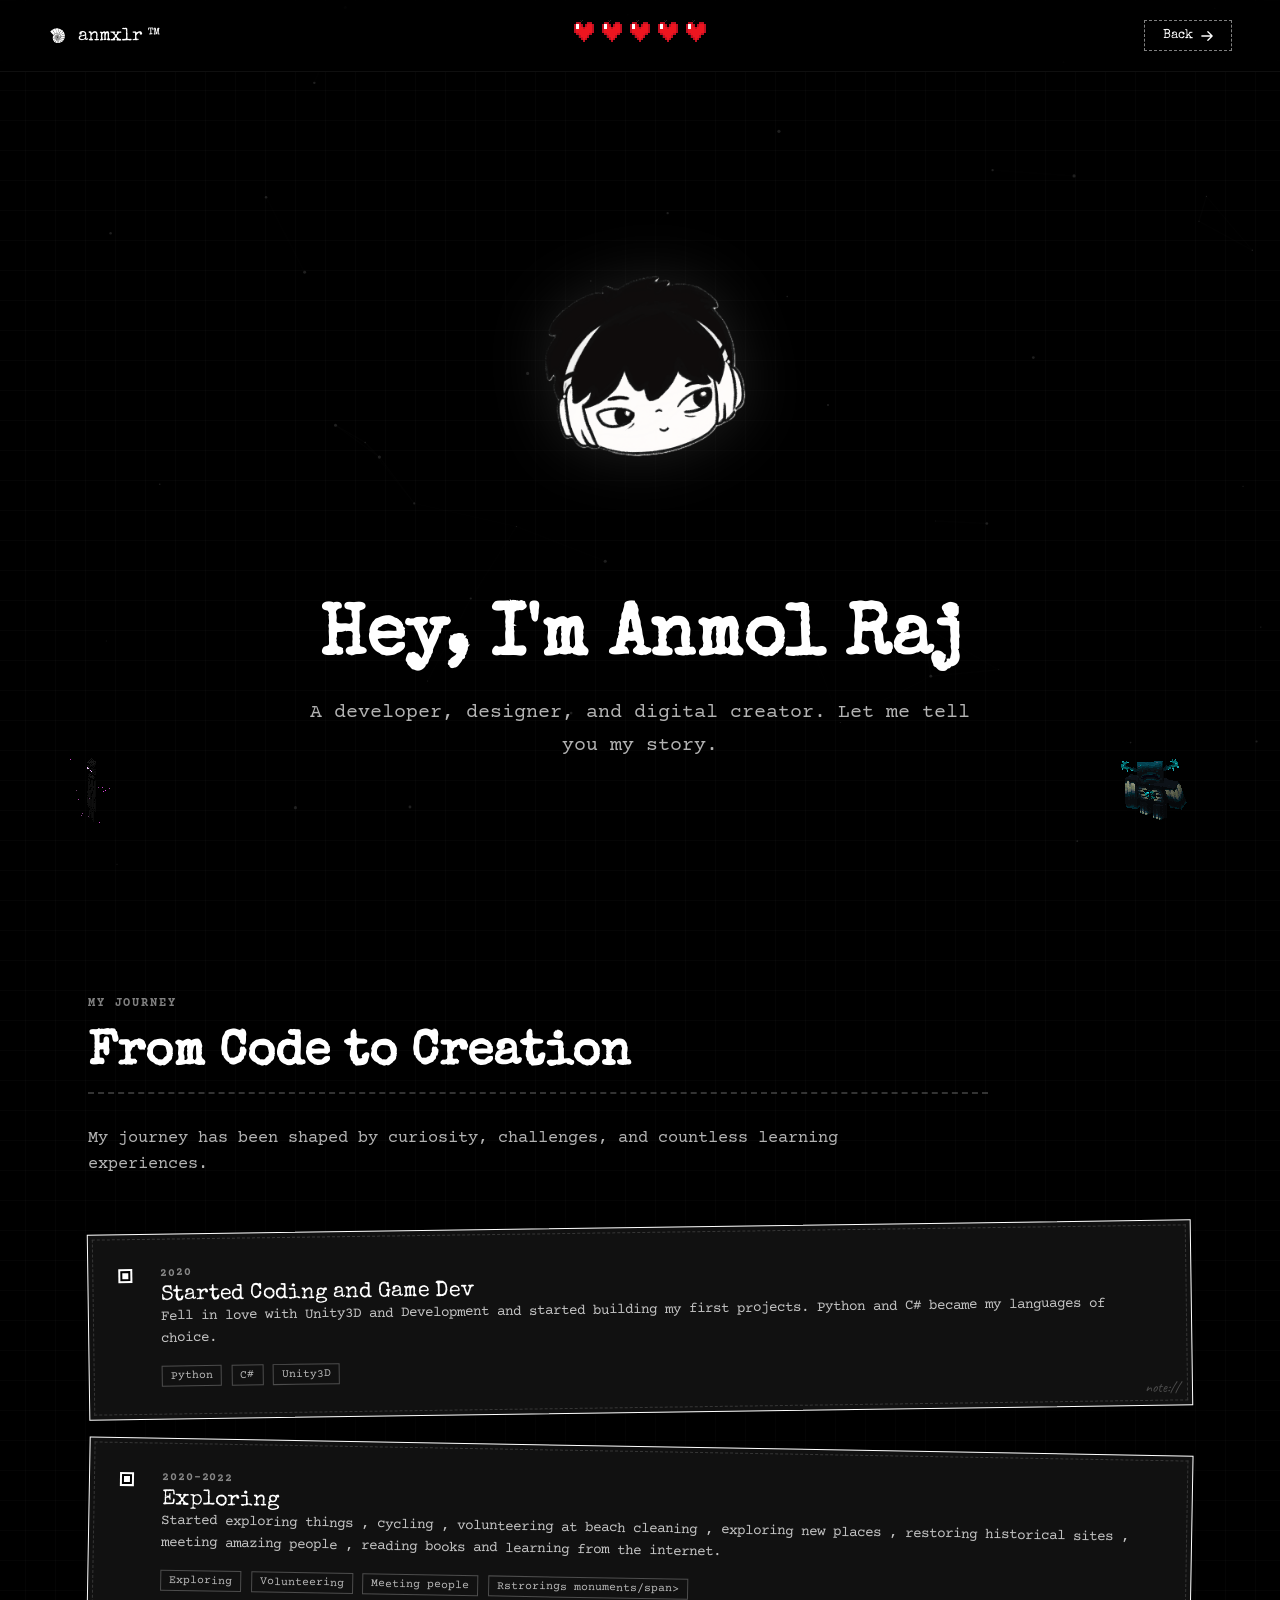
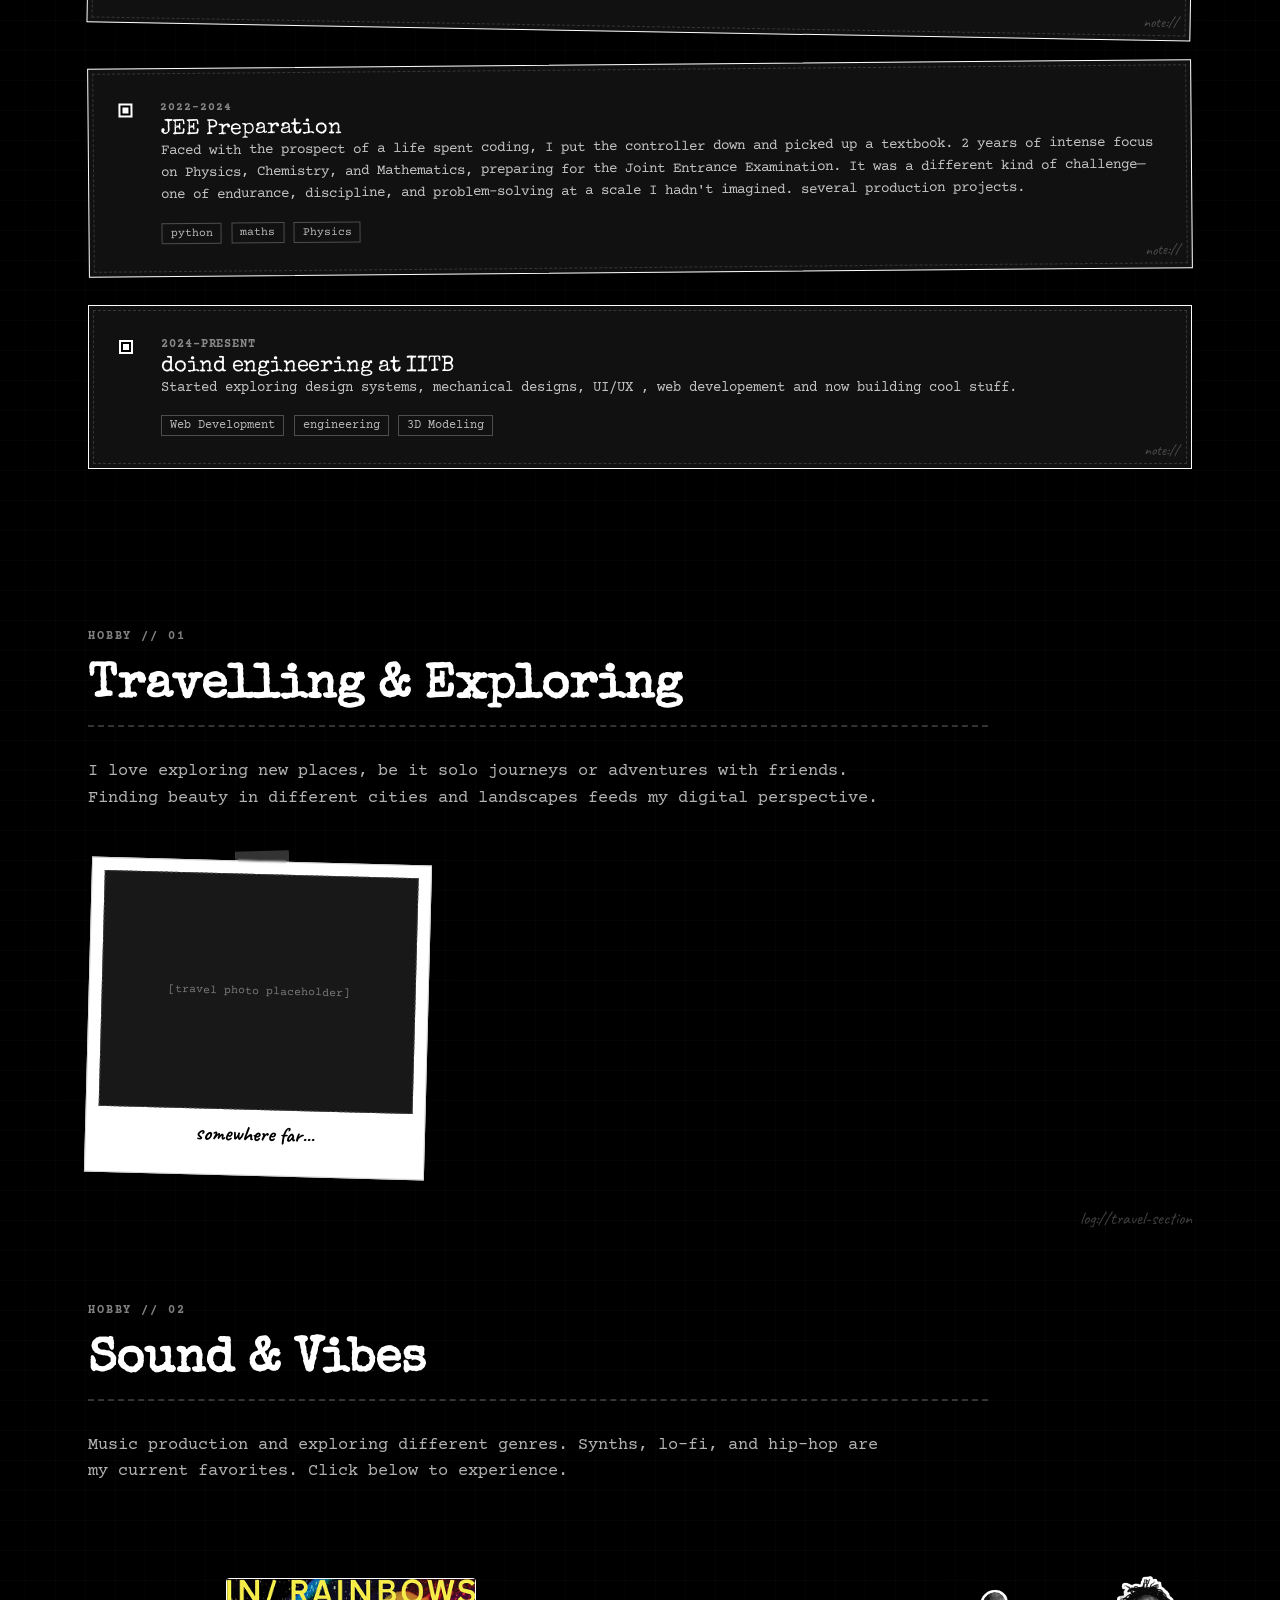
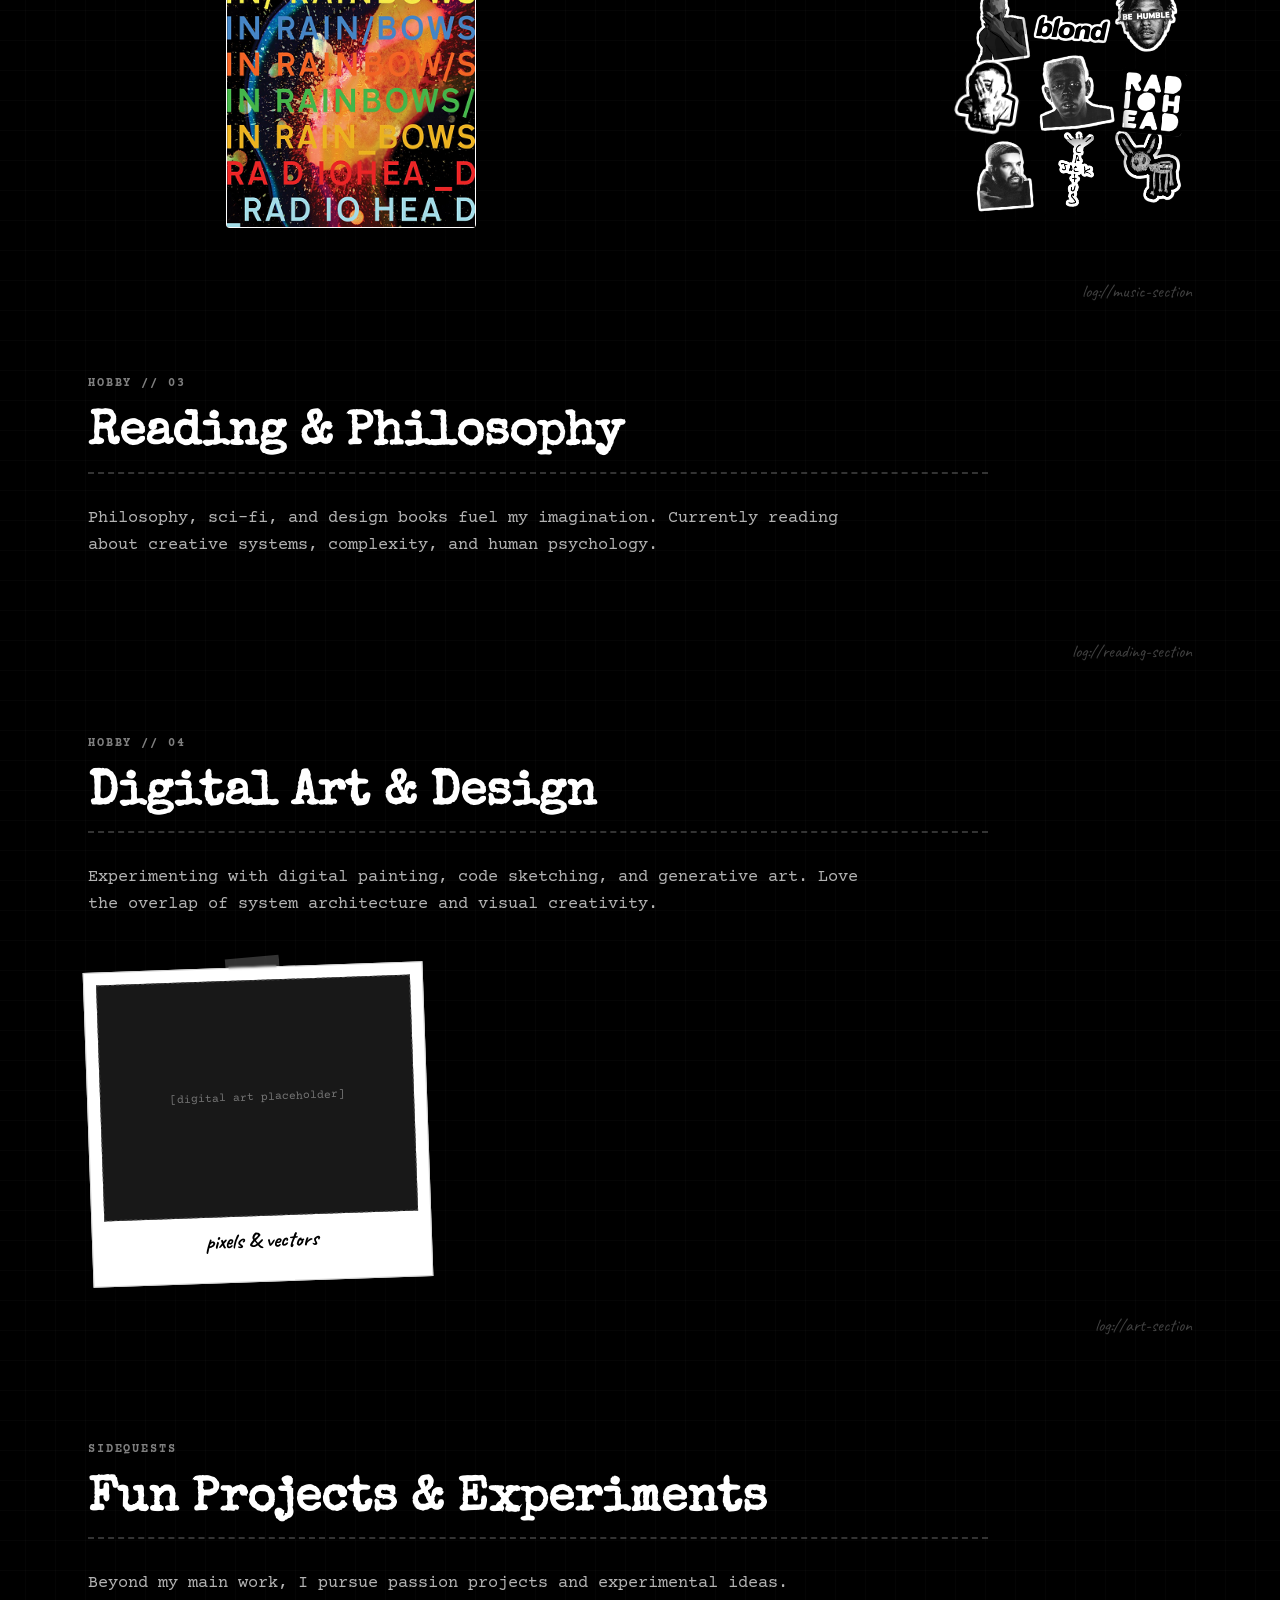
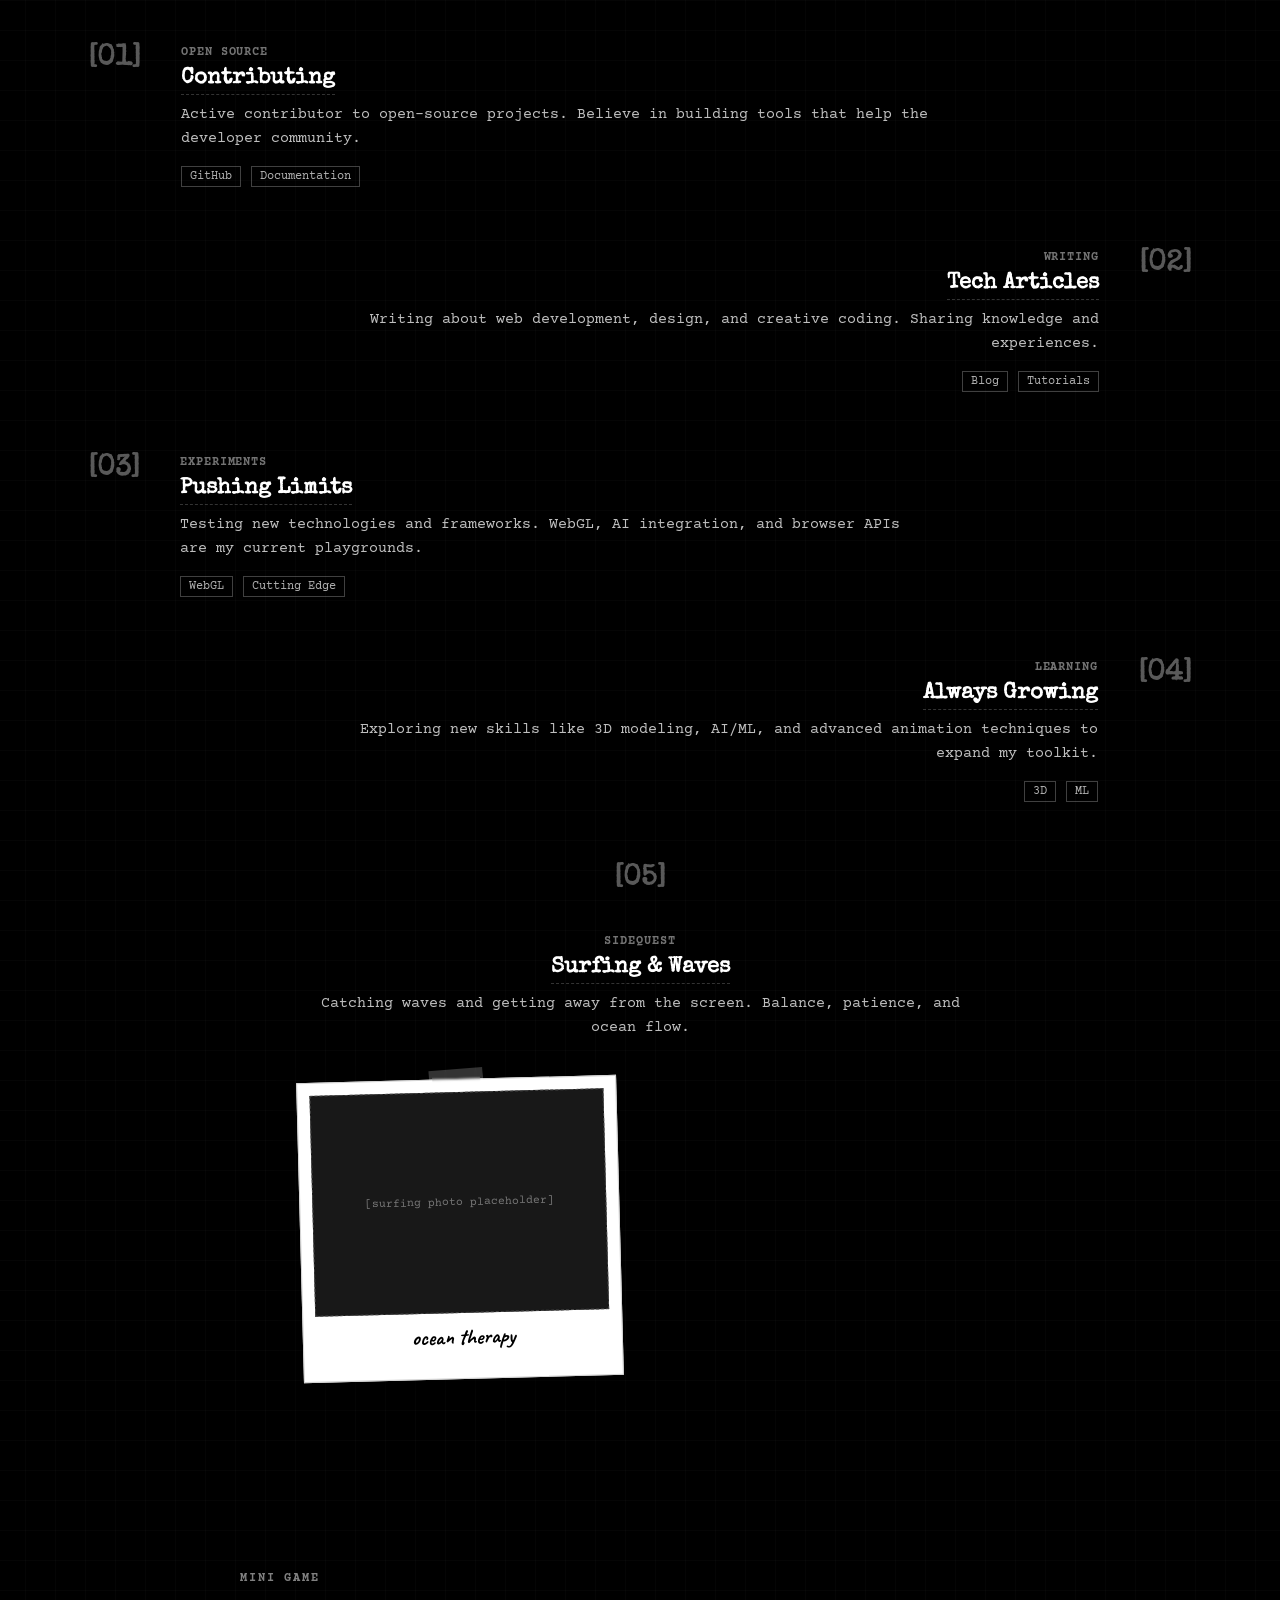
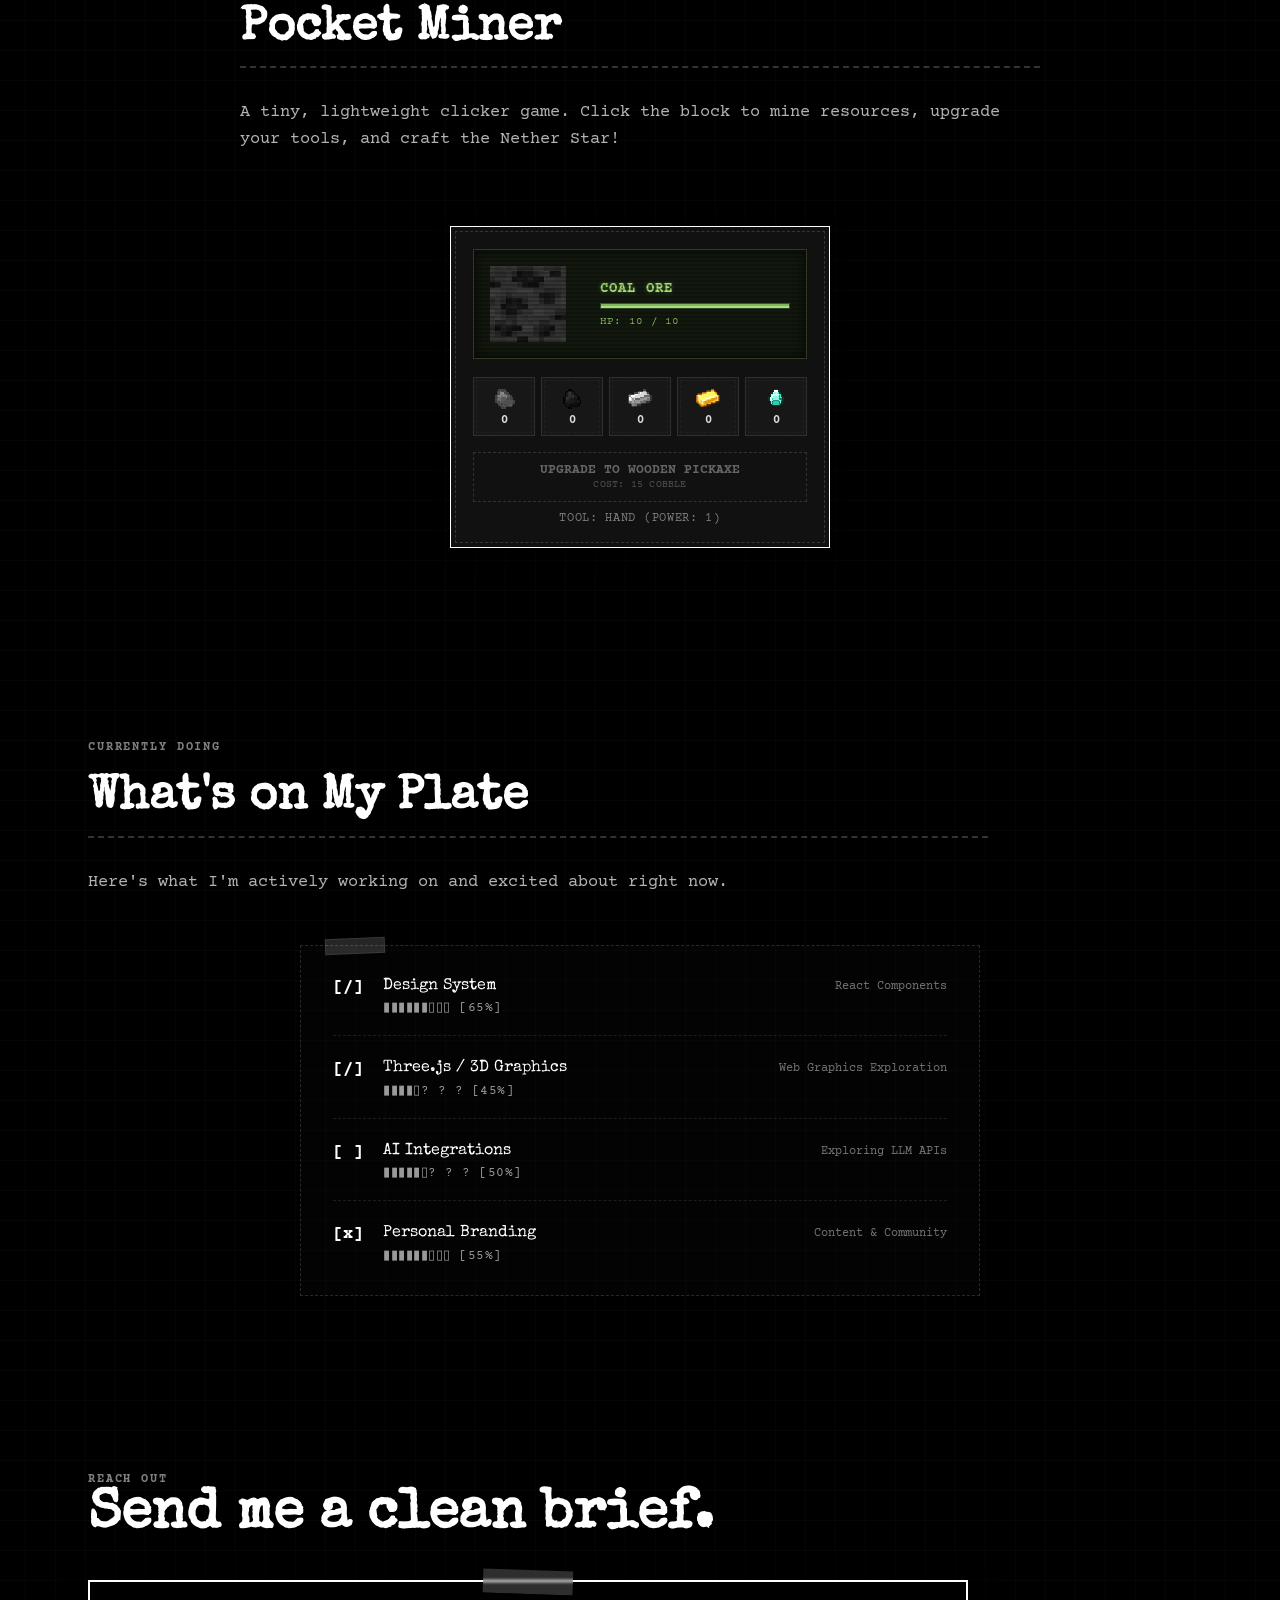
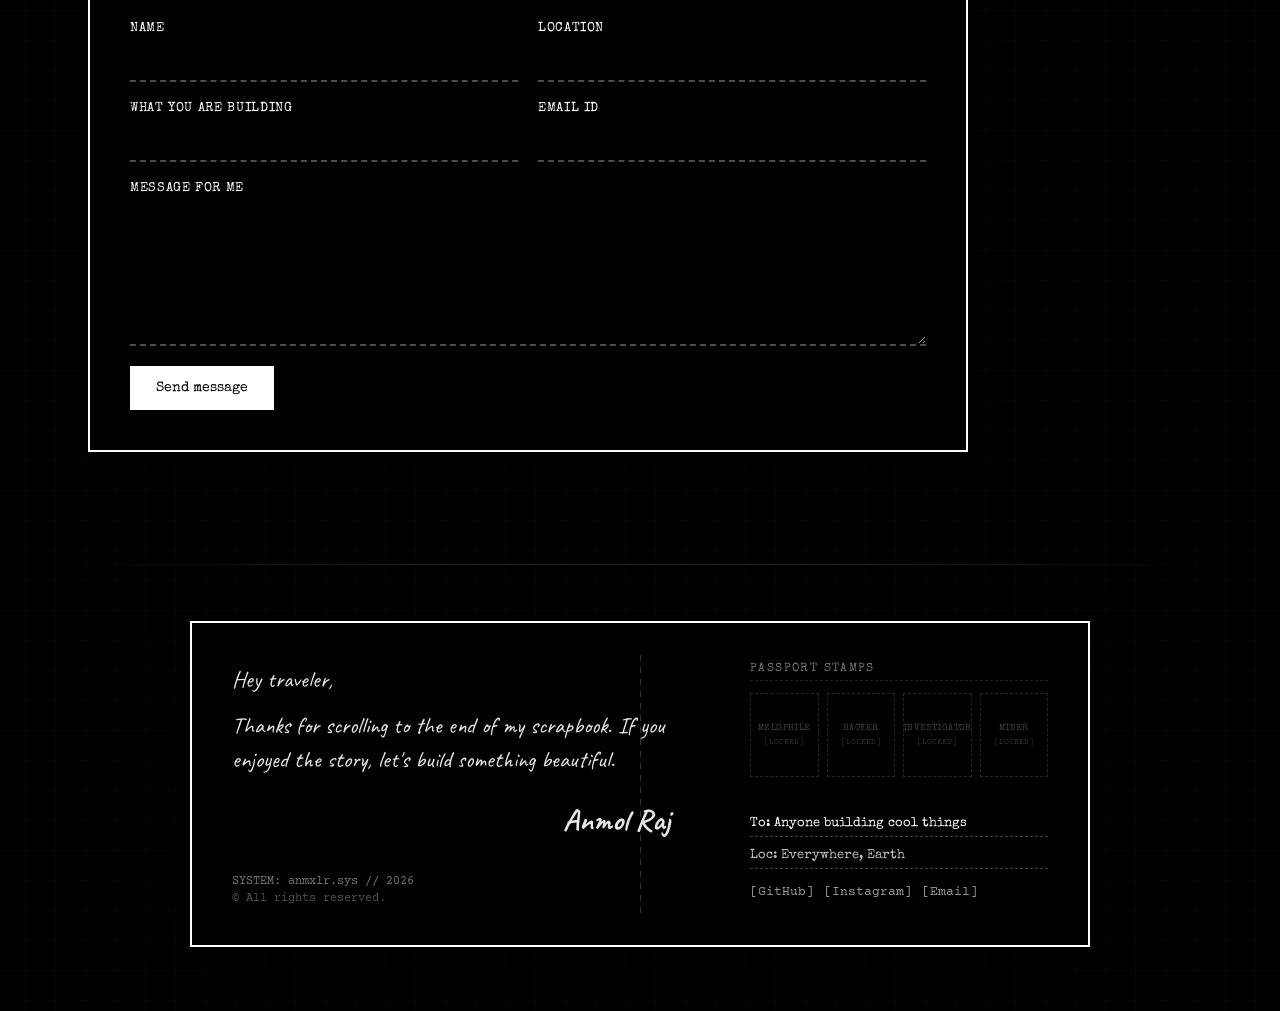
==== commit 49e9de66: "icons update" ====
--- a/about.html
+++ b/about.html
@@ -395,23 +395,28 @@
                         <!-- Inventory Panel -->
                         <div class="mc-inventory">
                             <div class="mc-inv-slot" title="Cobblestone">
-                                <span class="mc-inv-icon">🪨</span>
+                                <span class="mc-inv-icon"><img src="src/assets/images/minecraft/stone_icon.png"
+                                        alt="Cobblestone" draggable="false"></span>
                                 <span class="mc-inv-count" id="mc-count-cobble">0</span>
                             </div>
                             <div class="mc-inv-slot" title="Coal">
-                                <span class="mc-inv-icon">⚫</span>
+                                <span class="mc-inv-icon"><img src="src/assets/images/minecraft/coal_icon.webp"
+                                        alt="Coal" draggable="false"></span>
                                 <span class="mc-inv-count" id="mc-count-coal">0</span>
                             </div>
                             <div class="mc-inv-slot" title="Iron">
-                                <span class="mc-inv-icon">⚙️</span>
+                                <span class="mc-inv-icon"><img src="src/assets/images/minecraft/iron_icon.webp"
+                                        alt="Iron" draggable="false"></span>
                                 <span class="mc-inv-count" id="mc-count-iron">0</span>
                             </div>
                             <div class="mc-inv-slot" title="Gold">
-                                <span class="mc-inv-icon">🪙</span>
+                                <span class="mc-inv-icon"><img src="src/assets/images/minecraft/gold_icon.webp"
+                                        alt="Gold" draggable="false"></span>
                                 <span class="mc-inv-count" id="mc-count-gold">0</span>
                             </div>
                             <div class="mc-inv-slot" title="Diamond">
-                                <span class="mc-inv-icon">💎</span>
+                                <span class="mc-inv-icon"><img src="src/assets/images/minecraft/daimond_icon.png"
+                                        alt="Diamond" draggable="false"></span>
                                 <span class="mc-inv-count" id="mc-count-diamond">0</span>
                             </div>
                         </div>
@@ -555,6 +560,11 @@
                             <div class="passport-stamp-slot" id="stamp-investigator">
                                 <div class="stamp-holes"></div>
                                 <span class="stamp-title">INVESTIGATOR</span>
+                                <span class="stamp-status">[LOCKED]</span>
+                            </div>
+                            <div class="passport-stamp-slot" id="stamp-miner">
+                                <div class="stamp-holes"></div>
+                                <span class="stamp-title">MINER</span>
                                 <span class="stamp-status">[LOCKED]</span>
                             </div>
                         </div>
--- a/src/about.css
+++ b/src/about.css
@@ -1172,8 +1172,8 @@
 
 .passport-stamps-grid {
   display: grid;
-  grid-template-columns: repeat(3, 1fr);
-  gap: 12px;
+  grid-template-columns: repeat(4, 1fr);
+  gap: 8px;
   width: 100%;
 }
 
@@ -1234,6 +1234,7 @@
 .passport-stamp-slot:nth-child(1).unlocked { --rot: -4deg; }
 .passport-stamp-slot:nth-child(2).unlocked { --rot: 2deg; }
 .passport-stamp-slot:nth-child(3).unlocked { --rot: -2deg; }
+.passport-stamp-slot:nth-child(4).unlocked { --rot: 3deg; }
 
 /* Apply holes to unlocked stamps only */
 .passport-stamp-slot:not(.unlocked) .stamp-holes {
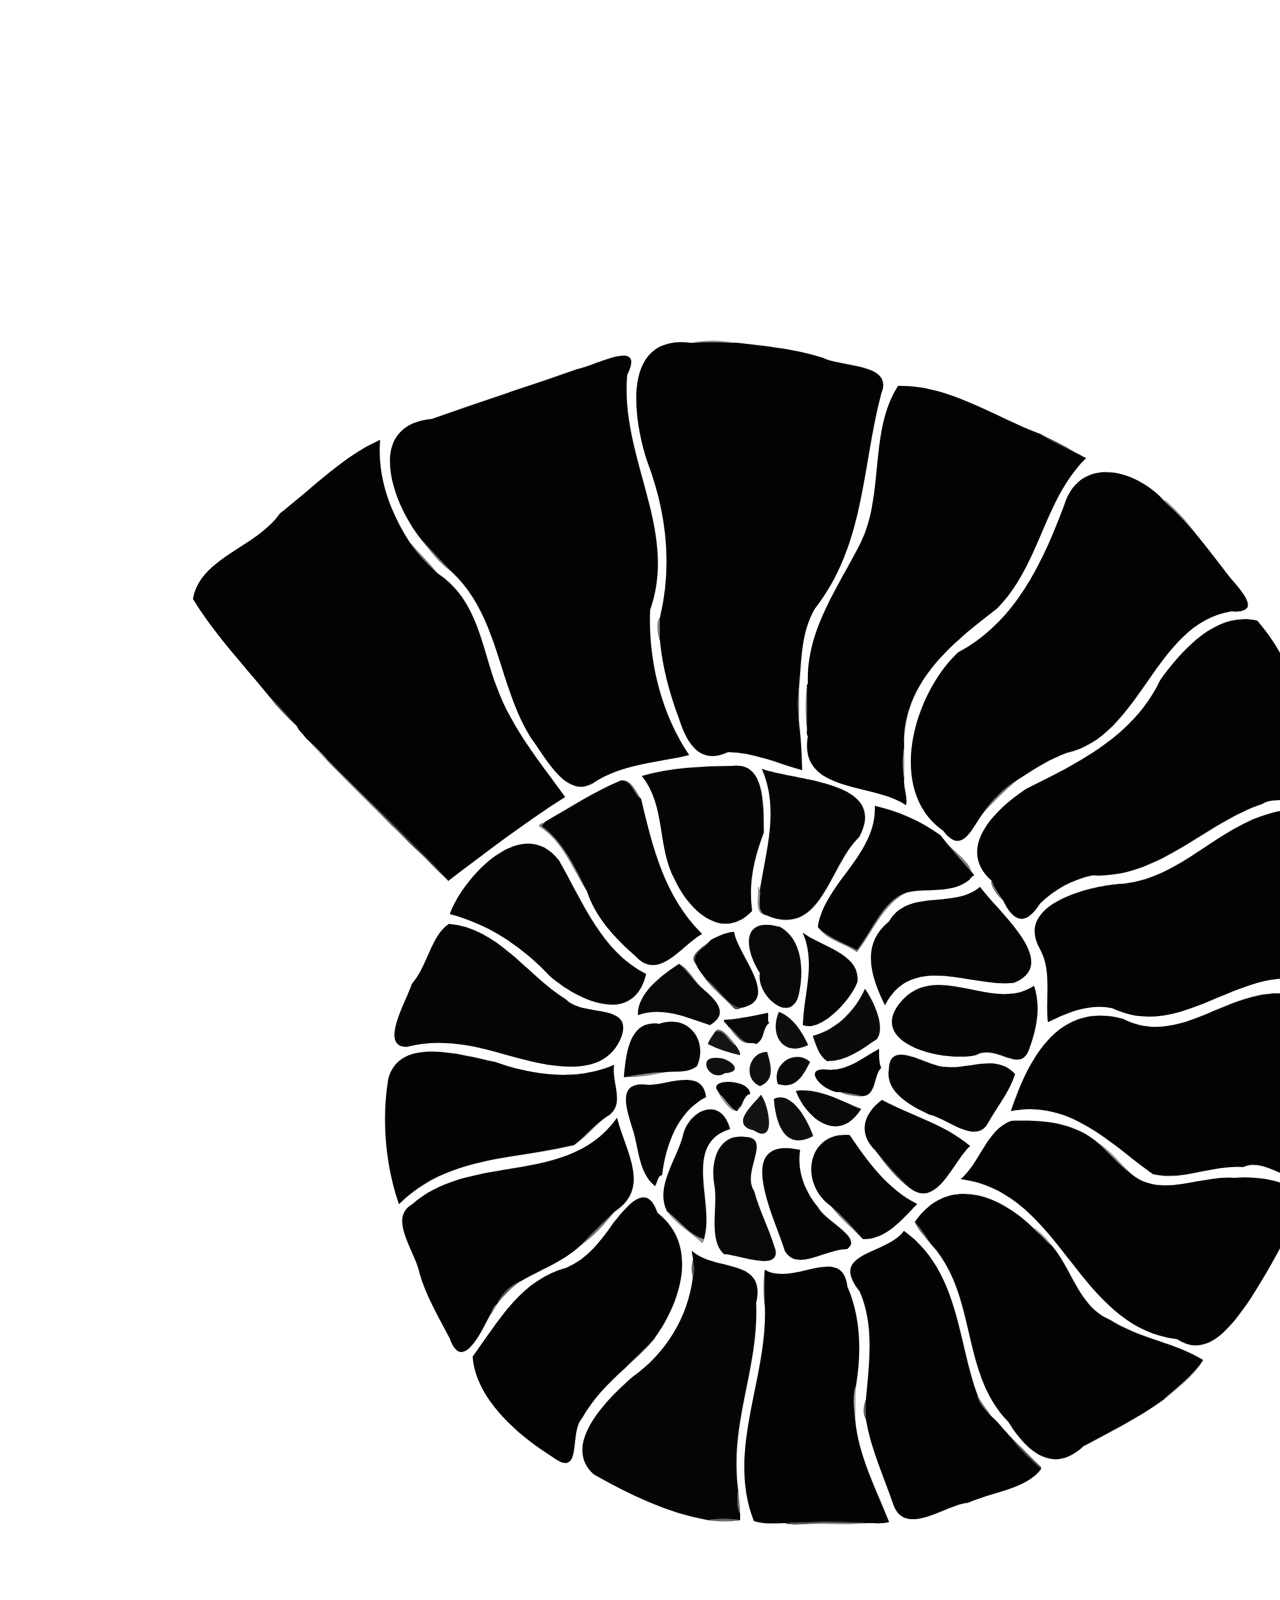
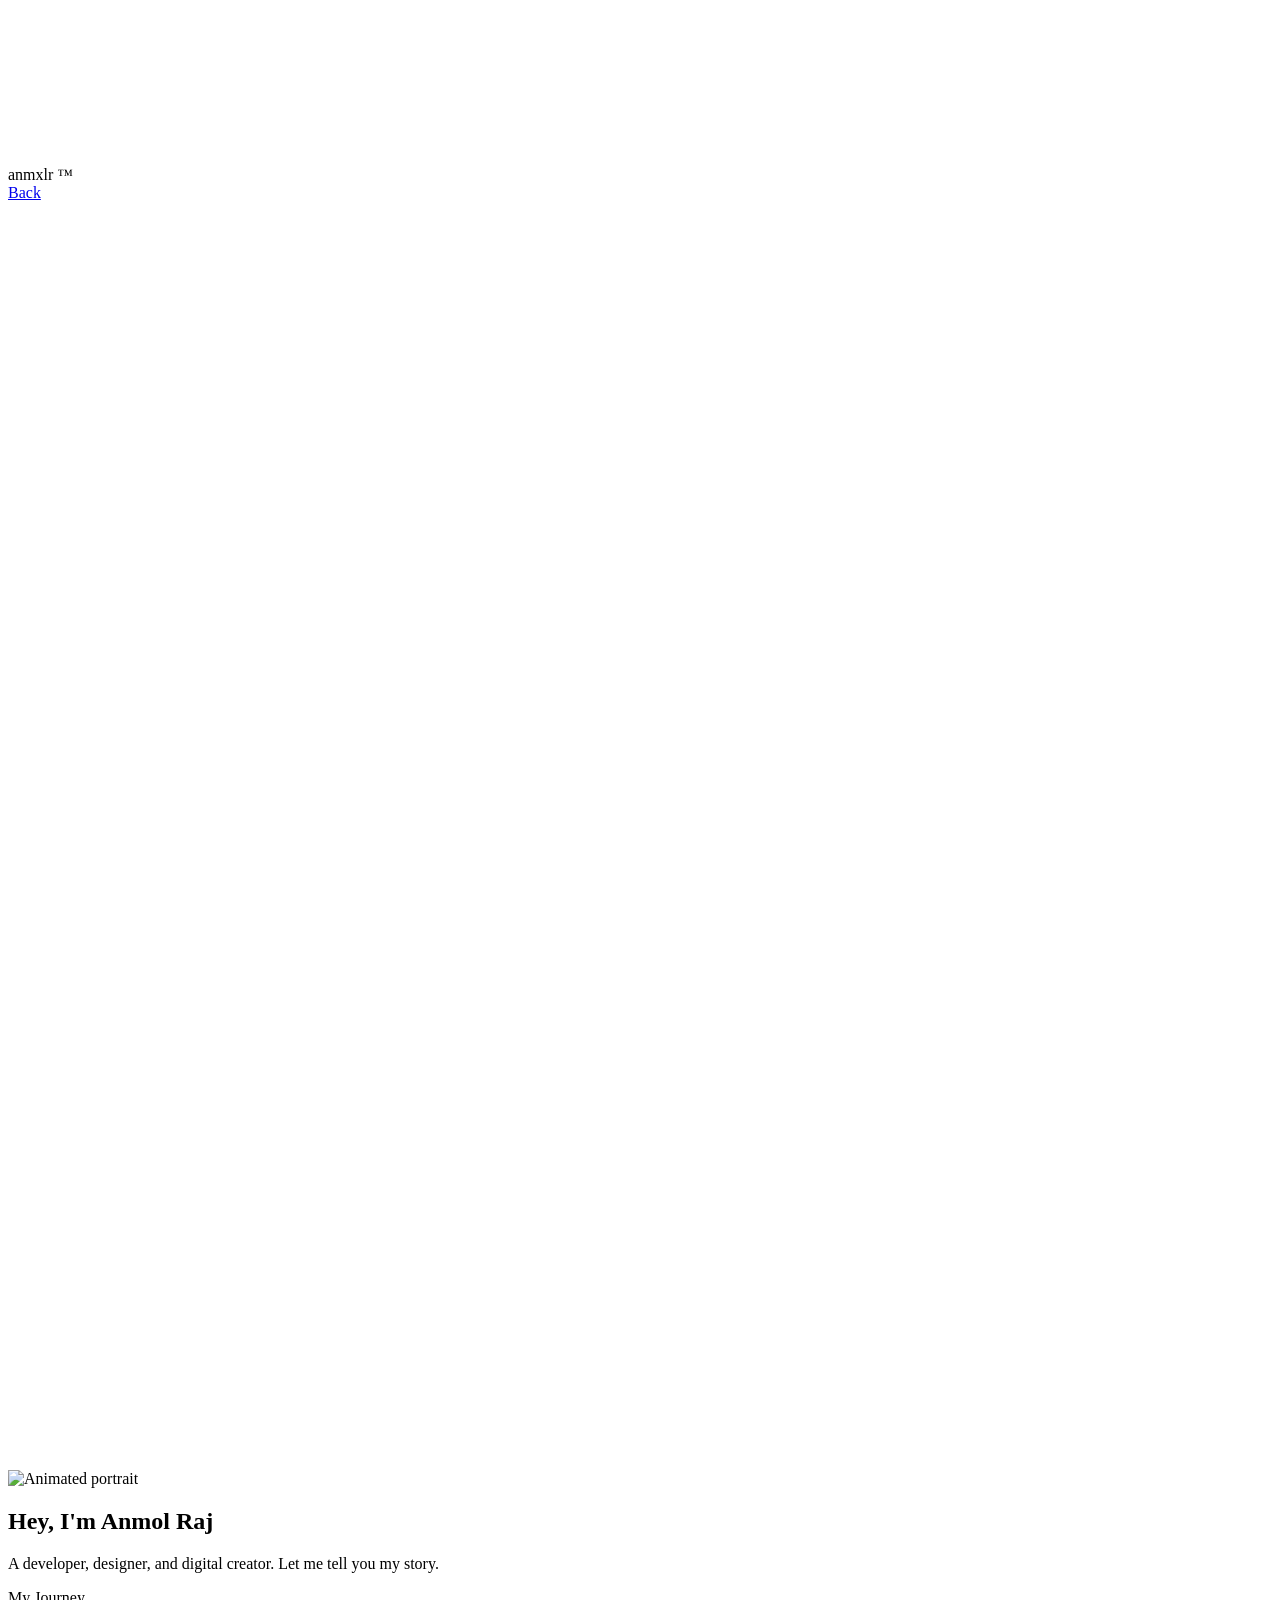
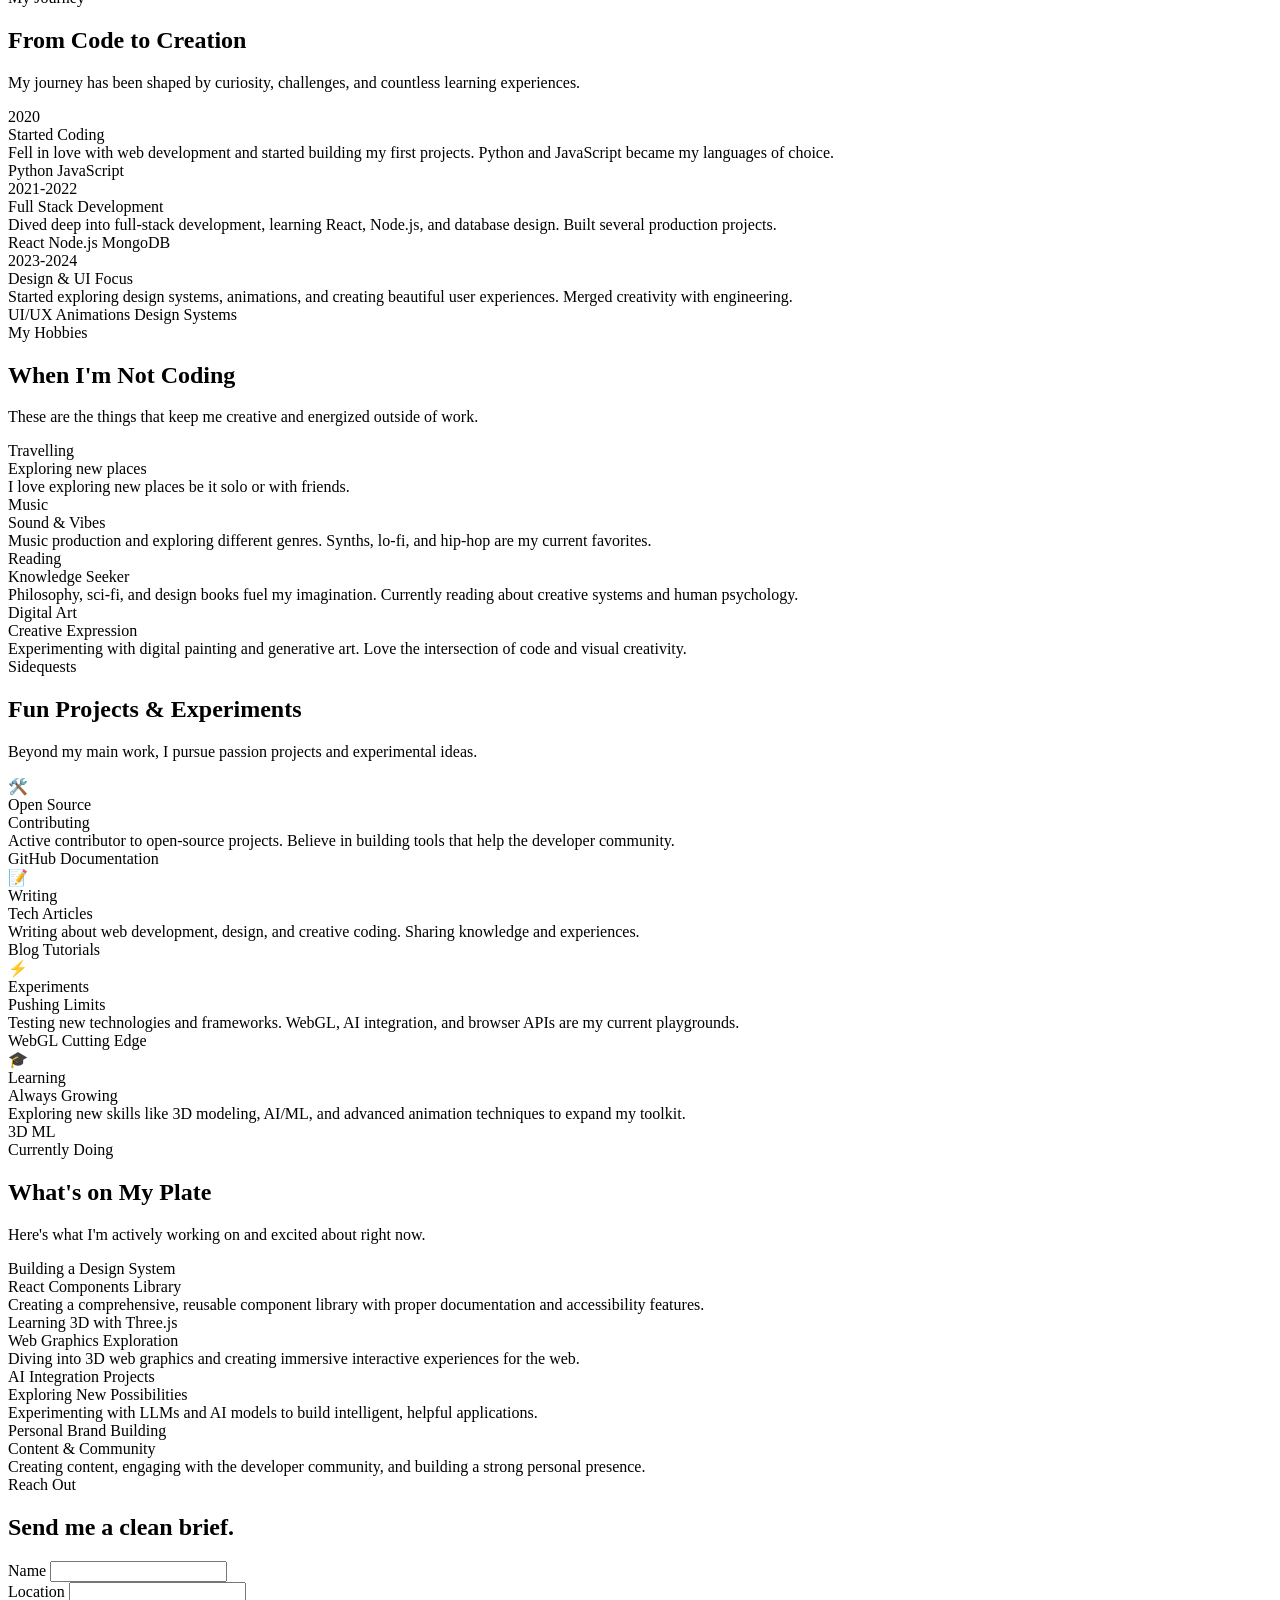
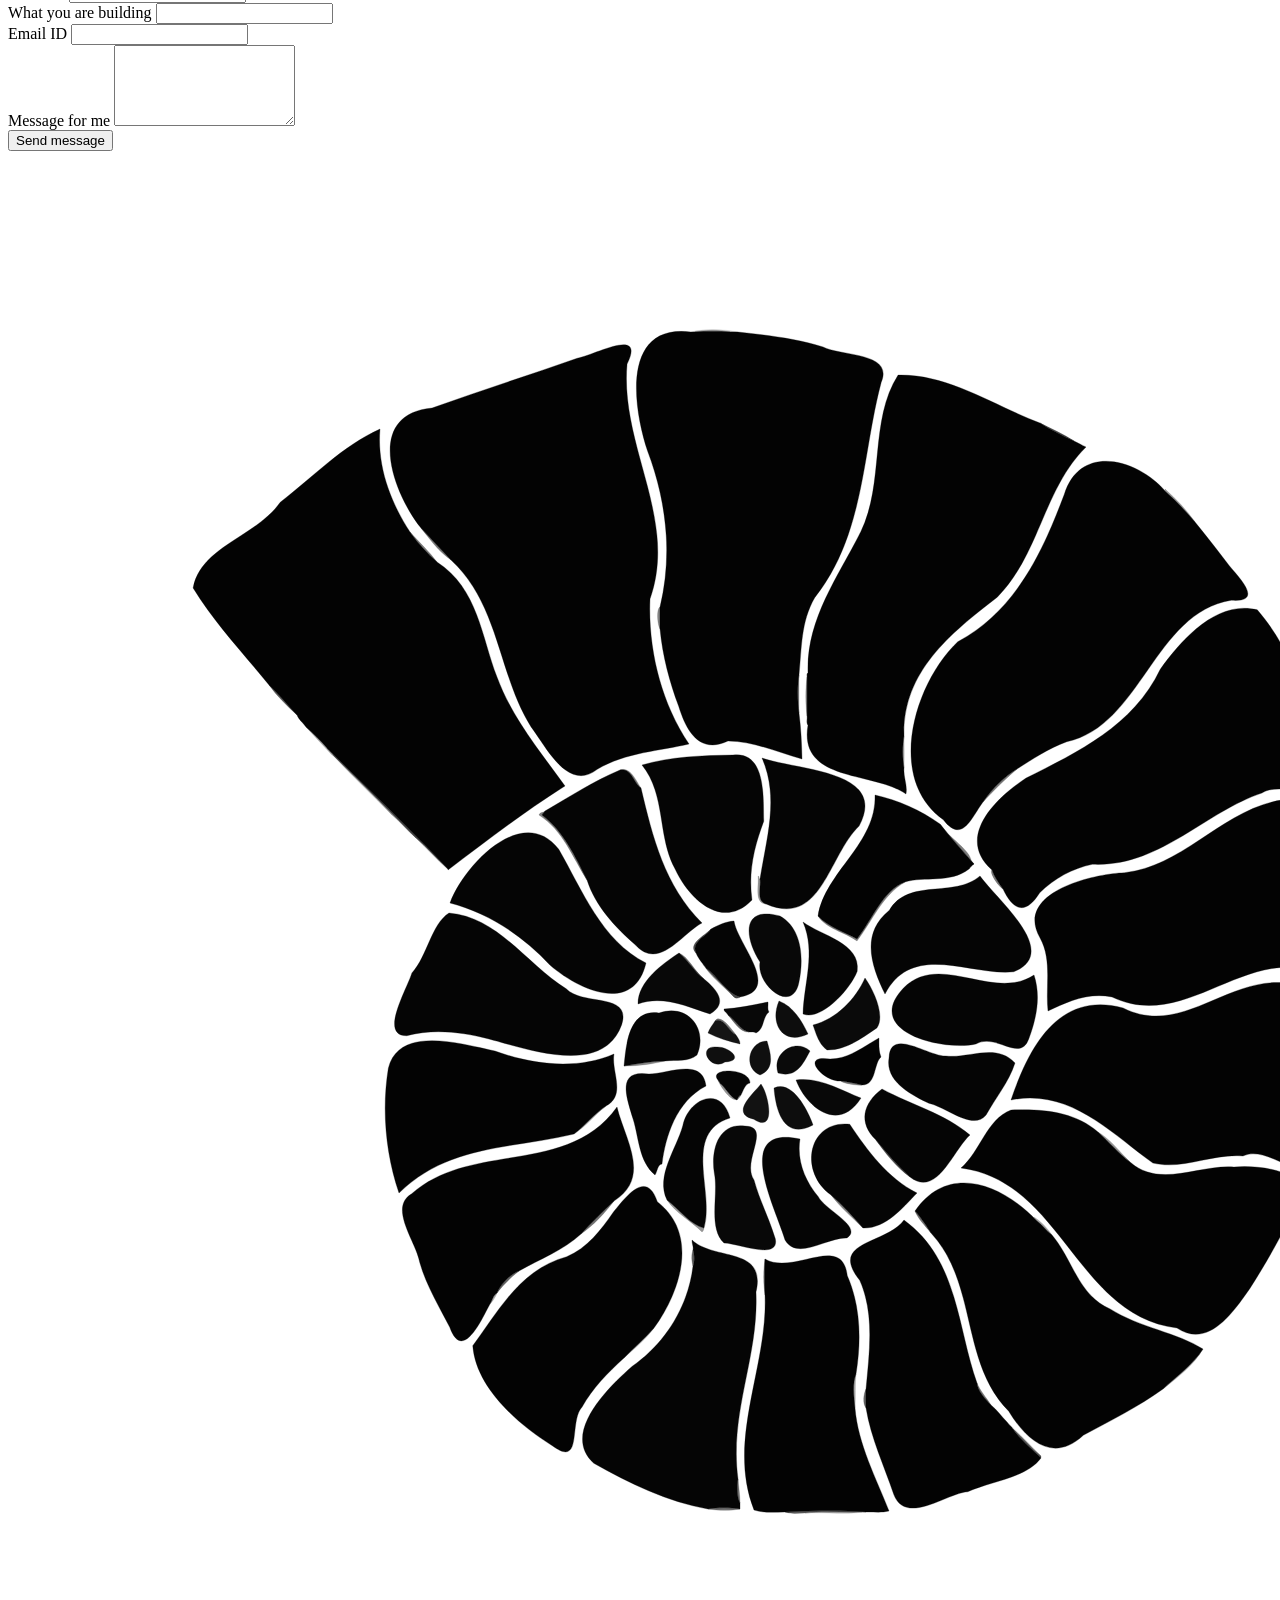
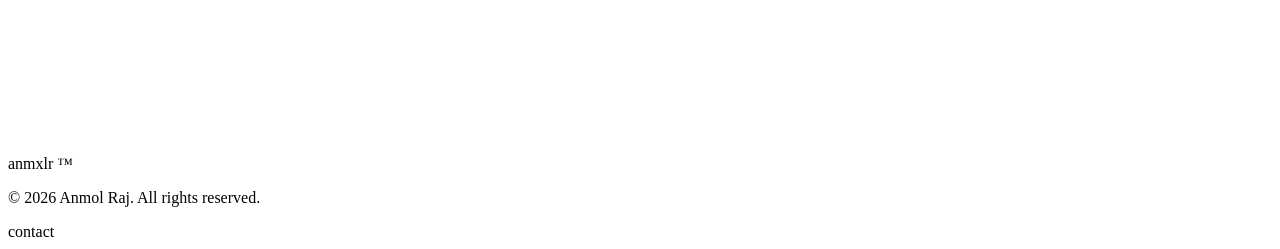
==== commit 906a5c36: "added rolling text - UI" ====
--- a/about.html
+++ b/about.html
@@ -6,13 +6,6 @@
     <meta name="viewport" content="width=device-width, initial-scale=1.0">
     <meta name="description" content="anmxlr — personal landing page">
     <title>know me</title>
-    <!-- Google Fonts for Scrapbook / Typewriter Aesthetic -->
-    <link rel="preconnect" href="https://fonts.googleapis.com">
-    <link rel="preconnect" href="https://fonts.gstatic.com" crossorigin>
-    <link
-        href="https://fonts.googleapis.com/css2?family=Caveat:wght@400;700&family=Courier+Prime:ital,wght@0,400;0,700;1,400;1,700&family=Special+Elite&display=swap"
-        rel="stylesheet">
-
     <link rel="stylesheet" href="src/about.css">
     <link rel="icon" type="image/svg+xml" href="src/assets/images/logo.svg" />
     <link rel="shortcut icon" href="src/assets/images/logo.svg" />
@@ -42,12 +35,8 @@
 
         <!-- ── Hero Section ────────────────────────────── -->
         <section class="about-hero" id="about-hero">
-            <img src="src/assets/images/about/decor/cofee.png" class="decor-image decor-coffee" alt=""
-                draggable="false">
-            <img src="src/assets/images/about/decor/leaf.png" class="decor-image decor-hero-leaf" alt=""
-                draggable="false">
             <div class="hero-animated-container">
-                <img id="animated-me" class="hero-animated-image" src="src/assets/images/about/1.PNG"
+                <img id="animated-me" class="hero-animated-image" src="src/assets/images/about/anim-me.PNG"
                     alt="Animated portrait">
             </div>
             <h1 class="about-hero-title">Hey, I'm Anmol Raj</h1>
@@ -55,11 +44,8 @@
         </section>
 
 
-
         <!-- ── My Journey Section ────────────────────────────– -->
         <section class="about-content-section" id="journey-section">
-            <img src="src/assets/images/about/decor/laptop.png" class="decor-image decor-laptop" alt=""
-                draggable="false">
             <div class="section-header">
                 <div class="section-kicker">My Journey</div>
                 <h2 class="section-title">From Code to Creation</h2>
@@ -71,203 +57,112 @@
                 <div class="content-card">
                     <div class="timeline-item">
                         <div class="card-label">2020</div>
-                        <div class="card-title">Started Coding and Game Dev</div>
+                        <div class="card-title">Started Coding</div>
                         <div class="card-description">
-                            Fell in love with Unity3D and Development and started building my first projects. Python and
-                            C# became my languages of choice.
+                            Fell in love with web development and started building my first projects. Python and
+                            JavaScript became my languages of choice.
                         </div>
                         <div class="card-tags">
                             <span class="tag">Python</span>
-                            <span class="tag">C#</span>
-                            <span class="tag">Unity3D</span>
+                            <span class="tag">JavaScript</span>
                         </div>
                     </div>
                 </div>
                 <div class="content-card">
                     <div class="timeline-item">
-                        <div class="card-label">2020-2022</div>
-                        <div class="card-title">Exploring</div>
+                        <div class="card-label">2021-2022</div>
+                        <div class="card-title">Full Stack Development</div>
                         <div class="card-description">
-                            Started exploring things , cycling , volunteering at beach cleaning , exploring new places ,
-                            restoring historical sites , meeting amazing people , reading books and learning from the
-                            internet.
+                            Dived deep into full-stack development, learning React, Node.js, and database design. Built
+                            several production projects.
                         </div>
                         <div class="card-tags">
-                            <span class="tag">Exploring</span>
-                            <span class="tag">Volunteering</span>
-                            <span class="tag">Meeting people</span>
-                            <span class="tag">Rstrorings monuments/span>
+                            <span class="tag">React</span>
+                            <span class="tag">Node.js</span>
+                            <span class="tag">MongoDB</span>
                         </div>
                     </div>
                 </div>
                 <div class="content-card">
                     <div class="timeline-item">
-                        <div class="card-label">2022-2024</div>
-                        <div class="card-title">JEE Preparation</div>
+                        <div class="card-label">2023-2024</div>
+                        <div class="card-title">Design & UI Focus</div>
                         <div class="card-description">
-                            Faced with the prospect of a life spent coding, I put the controller down and picked up a
-                            textbook. 2 years of intense focus on Physics, Chemistry, and Mathematics, preparing for the
-                            Joint Entrance Examination. It was a different kind of challenge—one of endurance,
-                            discipline,
-                            and problem-solving at a scale I hadn't imagined.
-                            several production projects.
+                            Started exploring design systems, animations, and creating beautiful user experiences.
+                            Merged creativity with engineering.
                         </div>
                         <div class="card-tags">
-                            <span class="tag">python</span>
-                            <span class="tag">maths</span>
-                            <span class="tag">Physics</span>
-                        </div>
-                    </div>
-                </div>
-
-                <div class="content-card">
-                    <div class="timeline-item">
-                        <div class="card-label">2024-Present</div>
-                        <div class="card-title">doind engineering at IITB</div>
-                        <div class="card-description">
-                            Started exploring design systems, mechanical designs, UI/UX , web developement and now
-                            building cool stuff.
-                        </div>
-                        <div class="card-tags">
-                            <span class="tag">Web Development</span>
-                            <span class="tag">engineering</span>
-                            <span class="tag">3D Modeling</span>
-                        </div>
-                    </div>
-                </div>
-            </div>
-        </section>
-
-        <!-- ── Travelling Section ────────────────────────────– -->
-        <section class="about-content-section hobby-section travel-section" id="travel-section">
-            <img src="src/assets/images/about/decor/plane.png" class="decor-image decor-plane" alt="" draggable="false">
-            <img src="src/assets/images/about/decor/wolf.png" class="decor-image decor-wolf" alt="" draggable="false">
+                            <span class="tag">UI/UX</span>
+                            <span class="tag">Animations</span>
+                            <span class="tag">Design Systems</span>
+                        </div>
+                    </div>
+                </div>
+            </div>
+        </section>
+
+        <!-- ── My Hobbies Section ────────────────────────────– -->
+        <section class="about-content-section" id="hobbies-section">
             <div class="section-header">
-                <div class="section-kicker">Hobby // 01</div>
-                <h2 class="section-title">Travelling & Exploring</h2>
+                <div class="section-kicker">My Hobbies</div>
+                <h2 class="section-title">When I'm Not Coding</h2>
                 <p class="section-description">
-                    I love exploring new places, be it solo journeys or adventures with friends. Finding beauty in
-                    different cities and landscapes feeds my digital perspective.
+                    These are the things that keep me creative and energized outside of work.
                 </p>
             </div>
-            <div class="hobby-content">
-                <div class="polaroid travel-polaroid">
-                    <div class="tape-piece tape-top-right"></div>
-                    <div class="polaroid-image-placeholder">
-                        <span class="placeholder-text">[travel photo placeholder]</span>
-                    </div>
-                    <div class="polaroid-caption">somewhere far...</div>
-                </div>
-            </div>
-        </section>
-
-        <!-- ── Music Section ────────────────────────────– -->
-        <section class="about-content-section hobby-section music-section" id="music-section">
-            <img src="src/assets/images/about/decor/cassete.png" class="decor-image decor-cassette" alt=""
-                draggable="false">
-            <img src="src/assets/images/about/decor/guitar.png" class="decor-image decor-guitar" alt=""
-                draggable="false">
-            <img src="src/assets/images/about/decor/guitar-2.png" class="decor-image decor-guitar2" alt=""
-                draggable="false">
-            <img src="src/assets/images/about/decor/headphone.png" class="decor-image decor-headphone" alt=""
-                draggable="false">
-            <div class="section-header">
-                <div class="section-kicker">Hobby // 02</div>
-                <h2 class="section-title">Sound & Vibes</h2>
-                <p class="section-description">
-                    Music production and exploring different genres. Synths, lo-fi, and hip-hop are my current
-                    favorites. Click below to experience.
-                </p>
-            </div>
-            <div class="hobby-content">
-                <div class="vinyl-player-container">
-                    <div class="vinyl-player" id="vinyl-player">
-                        <div class="vinyl-sleeve">
-                            <img src="src/assets/images/about/Inrainbowscover.png" alt="In Rainbows Cover"
-                                class="sleeve-img">
-                        </div>
-                        <div class="vinyl-disk-wrapper">
-                            <img src="src/assets/images/about/disk.png" alt="Vinyl Record" class="vinyl-disk-img">
-                        </div>
-                        <audio id="vinyl-audio" src="src/assets/audio/wierdfishes.mp3" loop></audio>
-                    </div>
-                </div>
-
-                <div class="artists-collage">
-                    <div class="collage-item">
-                        <img src="src/assets/images/about/music/frank.png" alt="Frank Ocean">
-                    </div>
-                    <div class="collage-item">
-                        <img src="src/assets/images/about/music/blond.png" alt="Blonde">
-                    </div>
-                    <div class="collage-item">
-                        <img src="src/assets/images/about/music/kendrick.png" alt="Kendrick Lamar">
-                    </div>
-                    <div class="collage-item">
-                        <img src="src/assets/images/about/music/mac.png" alt="Mac Miller">
-                    </div>
-                    <div class="collage-item">
-                        <img src="src/assets/images/about/music/igor.png" alt="Igor">
-                    </div>
-                    <div class="collage-item">
-                        <img src="src/assets/images/about/music/radiohead.png" alt="Radiohead">
-                    </div>
-                    <div class="collage-item">
-                        <img src="src/assets/images/about/music/drake.png" alt="Drake">
-                    </div>
-                    <div class="collage-item">
-                        <img src="src/assets/images/about/music/cactus.png" alt="Cactus Jack">
-                    </div>
-                    <div class="collage-item">
-                        <img src="src/assets/images/about/music/dogs.png" alt="Pink Floyd Dogs">
-                    </div>
-                </div>
-            </div>
-        </section>
-
-        <!-- ── Reading Section ────────────────────────────– -->
-        <section class="about-content-section hobby-section reading-section" id="reading-section">
-            <img src="src/assets/images/about/decor/greek.png" class="decor-image decor-greek" alt="" draggable="false">
-            <img src="src/assets/images/about/decor/brain.png" class="decor-image decor-brain" alt="" draggable="false">
-            <img src="src/assets/images/about/decor/eins.png" class="decor-image decor-eins" alt="" draggable="false">
-            <div class="section-header">
-                <div class="section-kicker">Hobby // 03</div>
-                <h2 class="section-title">Reading & Philosophy</h2>
-                <p class="section-description">
-                    Philosophy, sci-fi, and design books fuel my imagination. Currently reading about creative systems,
-                    complexity, and human psychology.
-                </p>
-            </div>
-        </section>
-
-        <!-- ── Digital Art Section ────────────────────────────– -->
-        <section class="about-content-section hobby-section art-section" id="art-section">
-            <img src="src/assets/images/about/decor/waves.png" class="decor-image decor-waves" alt="" draggable="false">
-            <img src="src/assets/images/about/decor/tiger.png" class="decor-image decor-tiger" alt="" draggable="false">
-            <div class="section-header">
-                <div class="section-kicker">Hobby // 04</div>
-                <h2 class="section-title">Digital Art & Design</h2>
-                <p class="section-description">
-                    Experimenting with digital painting, code sketching, and generative art. Love the overlap of system
-                    architecture and visual creativity.
-                </p>
-            </div>
-            <div class="hobby-content">
-                <div class="polaroid art-polaroid">
-                    <div class="tape-piece tape-top-left"></div>
-                    <div class="polaroid-image-placeholder">
-                        <span class="placeholder-text">[digital art placeholder]</span>
-                    </div>
-                    <div class="polaroid-caption">pixels & vectors</div>
+            <div class="section-content hobbies-grid">
+                <div class="content-card">
+                    <div class="card-header">
+                        <div>
+                            <div class="card-label">Travelling</div>
+                            <div class="card-title">Exploring new places</div>
+                        </div>
+                    </div>
+                    <div class="card-description">
+                        I love exploring new places be it solo or with friends.
+                    </div>
+                </div>
+                <div class="content-card">
+                    <div class="card-header">
+                        <div>
+                            <div class="card-label">Music</div>
+                            <div class="card-title">Sound & Vibes</div>
+                        </div>
+                    </div>
+                    <div class="card-description">
+                        Music production and exploring different genres. Synths, lo-fi, and hip-hop are my current
+                        favorites.
+                    </div>
+                </div>
+                <div class="content-card">
+                    <div class="card-header">
+                        <div>
+                            <div class="card-label">Reading</div>
+                            <div class="card-title">Knowledge Seeker</div>
+                        </div>
+                    </div>
+                    <div class="card-description">
+                        Philosophy, sci-fi, and design books fuel my imagination. Currently reading about creative
+                        systems and human psychology.
+                    </div>
+                </div>
+                <div class="content-card">
+                    <div class="card-header">
+                        <div>
+                            <div class="card-label">Digital Art</div>
+                            <div class="card-title">Creative Expression</div>
+                        </div>
+                    </div>
+                    <div class="card-description">
+                        Experimenting with digital painting and generative art. Love the intersection of code and visual
+                        creativity.
+                    </div>
                 </div>
             </div>
         </section>
 
         <!-- ── Sidequests Section ────────────────────────────– -->
         <section class="about-content-section" id="sidequests-section">
-            <img src="src/assets/images/about/decor/dumbell.png" class="decor-image decor-dumbell" alt=""
-                draggable="false">
-            <img src="src/assets/images/about/decor/leaf.png" class="decor-image decor-leaf" alt="" draggable="false">
             <div class="section-header">
                 <div class="section-kicker">Sidequests</div>
                 <h2 class="section-title">Fun Projects & Experiments</h2>
@@ -275,160 +170,72 @@
                     Beyond my main work, I pursue passion projects and experimental ideas.
                 </p>
             </div>
-            <div class="section-content sidequests-list">
-                <div class="sidequest-item item-left">
-                    <div class="sidequest-num">[01]</div>
-                    <div class="sidequest-body">
-                        <div class="sidequest-label">Open Source</div>
-                        <h3 class="sidequest-title">Contributing</h3>
-                        <p class="sidequest-description">
-                            Active contributor to open-source projects. Believe in building tools that help the
-                            developer community.
-                        </p>
-                        <div class="sidequest-tags">
-                            <span class="tag">GitHub</span>
-                            <span class="tag">Documentation</span>
-                        </div>
-                    </div>
-                </div>
-
-                <div class="sidequest-item item-right">
-                    <div class="sidequest-num">[02]</div>
-                    <div class="sidequest-body">
-                        <div class="sidequest-label">Writing</div>
-                        <h3 class="sidequest-title">Tech Articles</h3>
-                        <p class="sidequest-description">
-                            Writing about web development, design, and creative coding. Sharing knowledge and
-                            experiences.
-                        </p>
-                        <div class="sidequest-tags">
-                            <span class="tag">Blog</span>
-                            <span class="tag">Tutorials</span>
-                        </div>
-                    </div>
-                </div>
-
-                <div class="sidequest-item item-left">
-                    <div class="sidequest-num">[03]</div>
-                    <div class="sidequest-body">
-                        <div class="sidequest-label">Experiments</div>
-                        <h3 class="sidequest-title">Pushing Limits</h3>
-                        <p class="sidequest-description">
-                            Testing new technologies and frameworks. WebGL, AI integration, and browser APIs are my
-                            current playgrounds.
-                        </p>
-                        <div class="sidequest-tags">
-                            <span class="tag">WebGL</span>
-                            <span class="tag">Cutting Edge</span>
-                        </div>
-                    </div>
-                </div>
-
-                <div class="sidequest-item item-right">
-                    <div class="sidequest-num">[04]</div>
-                    <div class="sidequest-body">
-                        <div class="sidequest-label">Learning</div>
-                        <h3 class="sidequest-title">Always Growing</h3>
-                        <p class="sidequest-description">
-                            Exploring new skills like 3D modeling, AI/ML, and advanced animation techniques to expand my
-                            toolkit.
-                        </p>
-                        <div class="sidequest-tags">
-                            <span class="tag">3D</span>
-                            <span class="tag">ML</span>
-                        </div>
-                    </div>
-                </div>
-
-                <div class="sidequest-item item-center surfing-item">
-                    <div class="sidequest-num">[05]</div>
-                    <div class="sidequest-body">
-                        <div class="sidequest-label">Sidequest</div>
-                        <h3 class="sidequest-title">Surfing & Waves</h3>
-                        <p class="sidequest-description">
-                            Catching waves and getting away from the screen. Balance, patience, and ocean flow.
-                        </p>
-                        <div class="polaroid surfing-polaroid">
-                            <div class="tape-piece tape-top-right"></div>
-                            <div class="polaroid-image-placeholder">
-                                <span class="placeholder-text">[surfing photo placeholder]</span>
-                            </div>
-                            <div class="polaroid-caption">ocean therapy</div>
-                        </div>
-                    </div>
-                </div>
-            </div>
-        </section>
-
-        <!-- ── Minecraft Mini Game Section ────────────────────────────– -->
-        <section class="about-content-section" id="minecraft-section">
-            <div class="section-header">
-                <div class="section-kicker">Mini Game</div>
-                <h2 class="section-title">Pocket Miner</h2>
-                <p class="section-description">
-                    A tiny, lightweight clicker game. Click the block to mine resources, upgrade your tools, and craft
-                    the Nether Star!
-                </p>
-            </div>
-
-            <div class="mc-console-wrapper">
-                <div class="mc-console">
-                    <!-- Screen Area -->
-                    <div class="mc-screen">
-                        <div class="mc-block-container">
-                            <div class="mc-block" id="mc-active-block">
-                                <div class="mc-block-cracks" id="mc-block-cracks"></div>
-                                <span class="mc-block-symbol" id="mc-block-symbol">🪨</span>
-                            </div>
-                        </div>
-                        <div class="mc-screen-stats">
-                            <div class="mc-block-name" id="mc-block-name">Stone</div>
-                            <div class="mc-block-hp-bar">
-                                <div class="mc-block-hp-fill" id="mc-block-hp-fill" style="width: 100%;"></div>
-                            </div>
-                            <div class="mc-block-hp-text" id="mc-block-hp-text">HP: 5 / 5</div>
-                        </div>
-                    </div>
-
-                    <!-- Controls Area -->
-                    <div class="mc-controls">
-                        <!-- Inventory Panel -->
-                        <div class="mc-inventory">
-                            <div class="mc-inv-slot" title="Cobblestone">
-                                <span class="mc-inv-icon"><img src="src/assets/images/minecraft/stone_icon.png"
-                                        alt="Cobblestone" draggable="false"></span>
-                                <span class="mc-inv-count" id="mc-count-cobble">0</span>
-                            </div>
-                            <div class="mc-inv-slot" title="Coal">
-                                <span class="mc-inv-icon"><img src="src/assets/images/minecraft/coal_icon.webp"
-                                        alt="Coal" draggable="false"></span>
-                                <span class="mc-inv-count" id="mc-count-coal">0</span>
-                            </div>
-                            <div class="mc-inv-slot" title="Iron">
-                                <span class="mc-inv-icon"><img src="src/assets/images/minecraft/iron_icon.webp"
-                                        alt="Iron" draggable="false"></span>
-                                <span class="mc-inv-count" id="mc-count-iron">0</span>
-                            </div>
-                            <div class="mc-inv-slot" title="Gold">
-                                <span class="mc-inv-icon"><img src="src/assets/images/minecraft/gold_icon.webp"
-                                        alt="Gold" draggable="false"></span>
-                                <span class="mc-inv-count" id="mc-count-gold">0</span>
-                            </div>
-                            <div class="mc-inv-slot" title="Diamond">
-                                <span class="mc-inv-icon"><img src="src/assets/images/minecraft/daimond_icon.png"
-                                        alt="Diamond" draggable="false"></span>
-                                <span class="mc-inv-count" id="mc-count-diamond">0</span>
-                            </div>
-                        </div>
-
-                        <!-- Upgrade Action Panel -->
-                        <div class="mc-actions">
-                            <button class="mc-btn" id="mc-upgrade-btn" type="button">
-                                <span class="mc-btn-label">Upgrade Pickaxe</span>
-                                <span class="mc-btn-cost" id="mc-upgrade-cost">Cost: 10 Cobble</span>
-                            </button>
-                            <div class="mc-tool-info" id="mc-tool-info">Tool: Hand (Power: 1)</div>
-                        </div>
+            <div class="section-content sidequests-grid">
+                <div class="content-card">
+                    <div class="card-header">
+                        <div class="card-icon">🛠️</div>
+                        <div>
+                            <div class="card-label">Open Source</div>
+                            <div class="card-title">Contributing</div>
+                        </div>
+                    </div>
+                    <div class="card-description">
+                        Active contributor to open-source projects. Believe in building tools that help the developer
+                        community.
+                    </div>
+                    <div class="card-tags">
+                        <span class="tag">GitHub</span>
+                        <span class="tag">Documentation</span>
+                    </div>
+                </div>
+                <div class="content-card">
+                    <div class="card-header">
+                        <div class="card-icon">📝</div>
+                        <div>
+                            <div class="card-label">Writing</div>
+                            <div class="card-title">Tech Articles</div>
+                        </div>
+                    </div>
+                    <div class="card-description">
+                        Writing about web development, design, and creative coding. Sharing knowledge and experiences.
+                    </div>
+                    <div class="card-tags">
+                        <span class="tag">Blog</span>
+                        <span class="tag">Tutorials</span>
+                    </div>
+                </div>
+                <div class="content-card">
+                    <div class="card-header">
+                        <div class="card-icon">⚡</div>
+                        <div>
+                            <div class="card-label">Experiments</div>
+                            <div class="card-title">Pushing Limits</div>
+                        </div>
+                    </div>
+                    <div class="card-description">
+                        Testing new technologies and frameworks. WebGL, AI integration, and browser APIs are my current
+                        playgrounds.
+                    </div>
+                    <div class="card-tags">
+                        <span class="tag">WebGL</span>
+                        <span class="tag">Cutting Edge</span>
+                    </div>
+                </div>
+                <div class="content-card">
+                    <div class="card-header">
+                        <div class="card-icon">🎓</div>
+                        <div>
+                            <div class="card-label">Learning</div>
+                            <div class="card-title">Always Growing</div>
+                        </div>
+                    </div>
+                    <div class="card-description">
+                        Exploring new skills like 3D modeling, AI/ML, and advanced animation techniques to expand my
+                        toolkit.
+                    </div>
+                    <div class="card-tags">
+                        <span class="tag">3D</span>
+                        <span class="tag">ML</span>
                     </div>
                 </div>
             </div>
@@ -436,10 +243,6 @@
 
         <!-- ── Currently Doing Section ────────────────────────────– -->
         <section class="about-content-section" id="currently-section">
-            <img src="src/assets/images/about/decor/laptop.png" class="decor-image decor-currently-laptop" alt=""
-                draggable="false">
-            <img src="src/assets/images/about/decor/brain.png" class="decor-image decor-currently-brain" alt=""
-                draggable="false">
             <div class="section-header">
                 <div class="section-kicker">Currently Doing</div>
                 <h2 class="section-title">What's on My Plate</h2>
@@ -447,46 +250,47 @@
                     Here's what I'm actively working on and excited about right now.
                 </p>
             </div>
-
-            <div class="plate-logbook">
-                <div class="plate-item">
-                    <span class="plate-status">[/]</span>
-                    <div class="plate-body">
-                        <div class="plate-header">
-                            <span class="plate-title">Design System</span>
-                            <span class="plate-subtitle">React Components</span>
-                        </div>
-                        <span class="plate-progress">▮▮▮▮▮▮▯▯▯ [65%]</span>
-                    </div>
-                </div>
-                <div class="plate-item">
-                    <span class="plate-status">[/]</span>
-                    <div class="plate-body">
-                        <div class="plate-header">
-                            <span class="plate-title">Three.js / 3D Graphics</span>
-                            <span class="plate-subtitle">Web Graphics Exploration</span>
-                        </div>
-                        <span class="plate-progress">▮▮▮▮▯? ? ? [45%]</span>
-                    </div>
-                </div>
-                <div class="plate-item">
-                    <span class="plate-status">[ ]</span>
-                    <div class="plate-body">
-                        <div class="plate-header">
-                            <span class="plate-title">AI Integrations</span>
-                            <span class="plate-subtitle">Exploring LLM APIs</span>
-                        </div>
-                        <span class="plate-progress">▮▮▮▮▮▯? ? ? [50%]</span>
-                    </div>
-                </div>
-                <div class="plate-item">
-                    <span class="plate-status">[x]</span>
-                    <div class="plate-body">
-                        <div class="plate-header">
-                            <span class="plate-title">Personal Branding</span>
-                            <span class="plate-subtitle">Content & Community</span>
-                        </div>
-                        <span class="plate-progress">▮▮▮▮▮▮▯▯▯ [55%]</span>
+            <div class="section-content currently-doing-items">
+                <div class="doing-item">
+                    <div class="doing-item-title">Building a Design System</div>
+                    <div class="doing-item-subtitle">React Components Library</div>
+                    <div class="doing-item-description">
+                        Creating a comprehensive, reusable component library with proper documentation and accessibility
+                        features.
+                    </div>
+                    <div class="progress-bar">
+                        <div class="progress-bar-fill" style="width: 65%;"></div>
+                    </div>
+                </div>
+                <div class="doing-item">
+                    <div class="doing-item-title">Learning 3D with Three.js</div>
+                    <div class="doing-item-subtitle">Web Graphics Exploration</div>
+                    <div class="doing-item-description">
+                        Diving into 3D web graphics and creating immersive interactive experiences for the web.
+                    </div>
+                    <div class="progress-bar">
+                        <div class="progress-bar-fill" style="width: 45%;"></div>
+                    </div>
+                </div>
+                <div class="doing-item">
+                    <div class="doing-item-title">AI Integration Projects</div>
+                    <div class="doing-item-subtitle">Exploring New Possibilities</div>
+                    <div class="doing-item-description">
+                        Experimenting with LLMs and AI models to build intelligent, helpful applications.
+                    </div>
+                    <div class="progress-bar">
+                        <div class="progress-bar-fill" style="width: 50%;"></div>
+                    </div>
+                </div>
+                <div class="doing-item">
+                    <div class="doing-item-title">Personal Brand Building</div>
+                    <div class="doing-item-subtitle">Content & Community</div>
+                    <div class="doing-item-description">
+                        Creating content, engaging with the developer community, and building a strong personal
+                        presence.
+                    </div>
+                    <div class="progress-bar">
+                        <div class="progress-bar-fill" style="width: 55%;"></div>
                     </div>
                 </div>
             </div>
@@ -494,9 +298,6 @@
 
         <!-- Reach Out Section -->
         <section class="reach-section" id="reach-section">
-            <img src="src/assets/images/about/decor/moeny.png" class="decor-image decor-money" alt="" draggable="false">
-            <img src="src/assets/images/about/decor/plane.png" class="decor-image decor-reach-plane" alt=""
-                draggable="false">
             <div class="section-kicker">Reach Out</div>
             <h2 class="reach-title">Send me a clean brief.</h2>
             <form class="reach-form" id="reach-form">
@@ -527,57 +328,16 @@
         <!-- ── Footer ─────────────────────────────── -->
         <footer class="footer" id="footer">
             <div class="footer-divider"></div>
-            <div class="peeking-cat-container">
-                <img src="src/assets/images/about/cat.png" alt="peeking cat" class="peeking-cat">
-            </div>
-            <div class="postcard-footer">
-                <div class="postcard-left">
-                    <div class="postcard-msg">
-                        <p class="handwritten">Hey traveler,</p>
-                        <p class="handwritten">Thanks for scrolling to the end of my scrapbook. If you enjoyed the
-                            story, let's build something beautiful.</p>
-                        <p class="handwritten signature">Anmol Raj</p>
-                    </div>
-                    <div class="postcard-meta">
-                        <p class="typewriter">SYSTEM: anmxlr.sys // 2026</p>
-                        <p class="typewriter-sub">© All rights reserved.</p>
-                    </div>
-                </div>
-                <div class="postcard-right">
-                    <div class="passport-booklet">
-                        <div class="passport-header">PASSPORT STAMPS</div>
-                        <div class="passport-stamps-grid">
-                            <div class="passport-stamp-slot" id="stamp-melophile">
-                                <div class="stamp-holes"></div>
-                                <span class="stamp-title">MELOPHILE</span>
-                                <span class="stamp-status">[LOCKED]</span>
-                            </div>
-                            <div class="passport-stamp-slot" id="stamp-hacker">
-                                <div class="stamp-holes"></div>
-                                <span class="stamp-title">HACKER</span>
-                                <span class="stamp-status">[LOCKED]</span>
-                            </div>
-                            <div class="passport-stamp-slot" id="stamp-investigator">
-                                <div class="stamp-holes"></div>
-                                <span class="stamp-title">INVESTIGATOR</span>
-                                <span class="stamp-status">[LOCKED]</span>
-                            </div>
-                            <div class="passport-stamp-slot" id="stamp-miner">
-                                <div class="stamp-holes"></div>
-                                <span class="stamp-title">MINER</span>
-                                <span class="stamp-status">[LOCKED]</span>
-                            </div>
-                        </div>
-                    </div>
-                    <div class="postcard-address">
-                        <div class="address-line line-to">To: Anyone building cool things</div>
-                        <div class="address-line">Loc: Everywhere, Earth</div>
-                        <div class="address-line link-line">
-                            <a href="https://github.com/anmxlr" class="post-link" target="_blank">[GitHub]</a>
-                            <a href="https://instagram.com/anmxlr" class="post-link" target="_blank">[Instagram]</a>
-                            <a href="mailto:anmxlr@gmail.com" class="post-link">[Email]</a>
-                        </div>
-                    </div>
+            <div class="footer-content">
+                <div class="footer-left">
+                    <div class="footer-logo-container">
+                        <img src="src/assets/images/logo.svg" alt="anmxlr Logo" class="footer-logo-img">
+                        <span class="footer-logo">anmxlr ™</span>
+                    </div>
+                    <p class="footer-copyright">© 2026 Anmol Raj. All rights reserved.</p>
+                </div>
+                <div class="footer-right">
+                    <span class="footer-heading">contact</span>
                 </div>
             </div>
         </footer>
@@ -586,17 +346,6 @@
         <div class="grain"></div>
     </div>
 
-    <!-- SVG Distressed Ink Stamp Filter -->
-    <svg style="width:0; height:0; position:absolute; pointer-events:none;" aria-hidden="true">
-        <filter id="distressed-stamp">
-            <feTurbulence type="fractalNoise" baseFrequency="0.04" numOctaves="4" result="noise" />
-            <feDisplacementMap in="SourceGraphic" in2="noise" scale="3" xChannelSelector="R" yChannelSelector="G"
-                result="displaced" />
-            <feColorMatrix type="matrix" values="1 0 0 0 0  0 1 0 0 0  0 0 1 0 0  0 0 0 18 -8.5" />
-            <feComposite operator="in" in2="SourceGraphic" />
-        </filter>
-    </svg>
-
     <script src="src/about.js"></script>
 </body>
 
